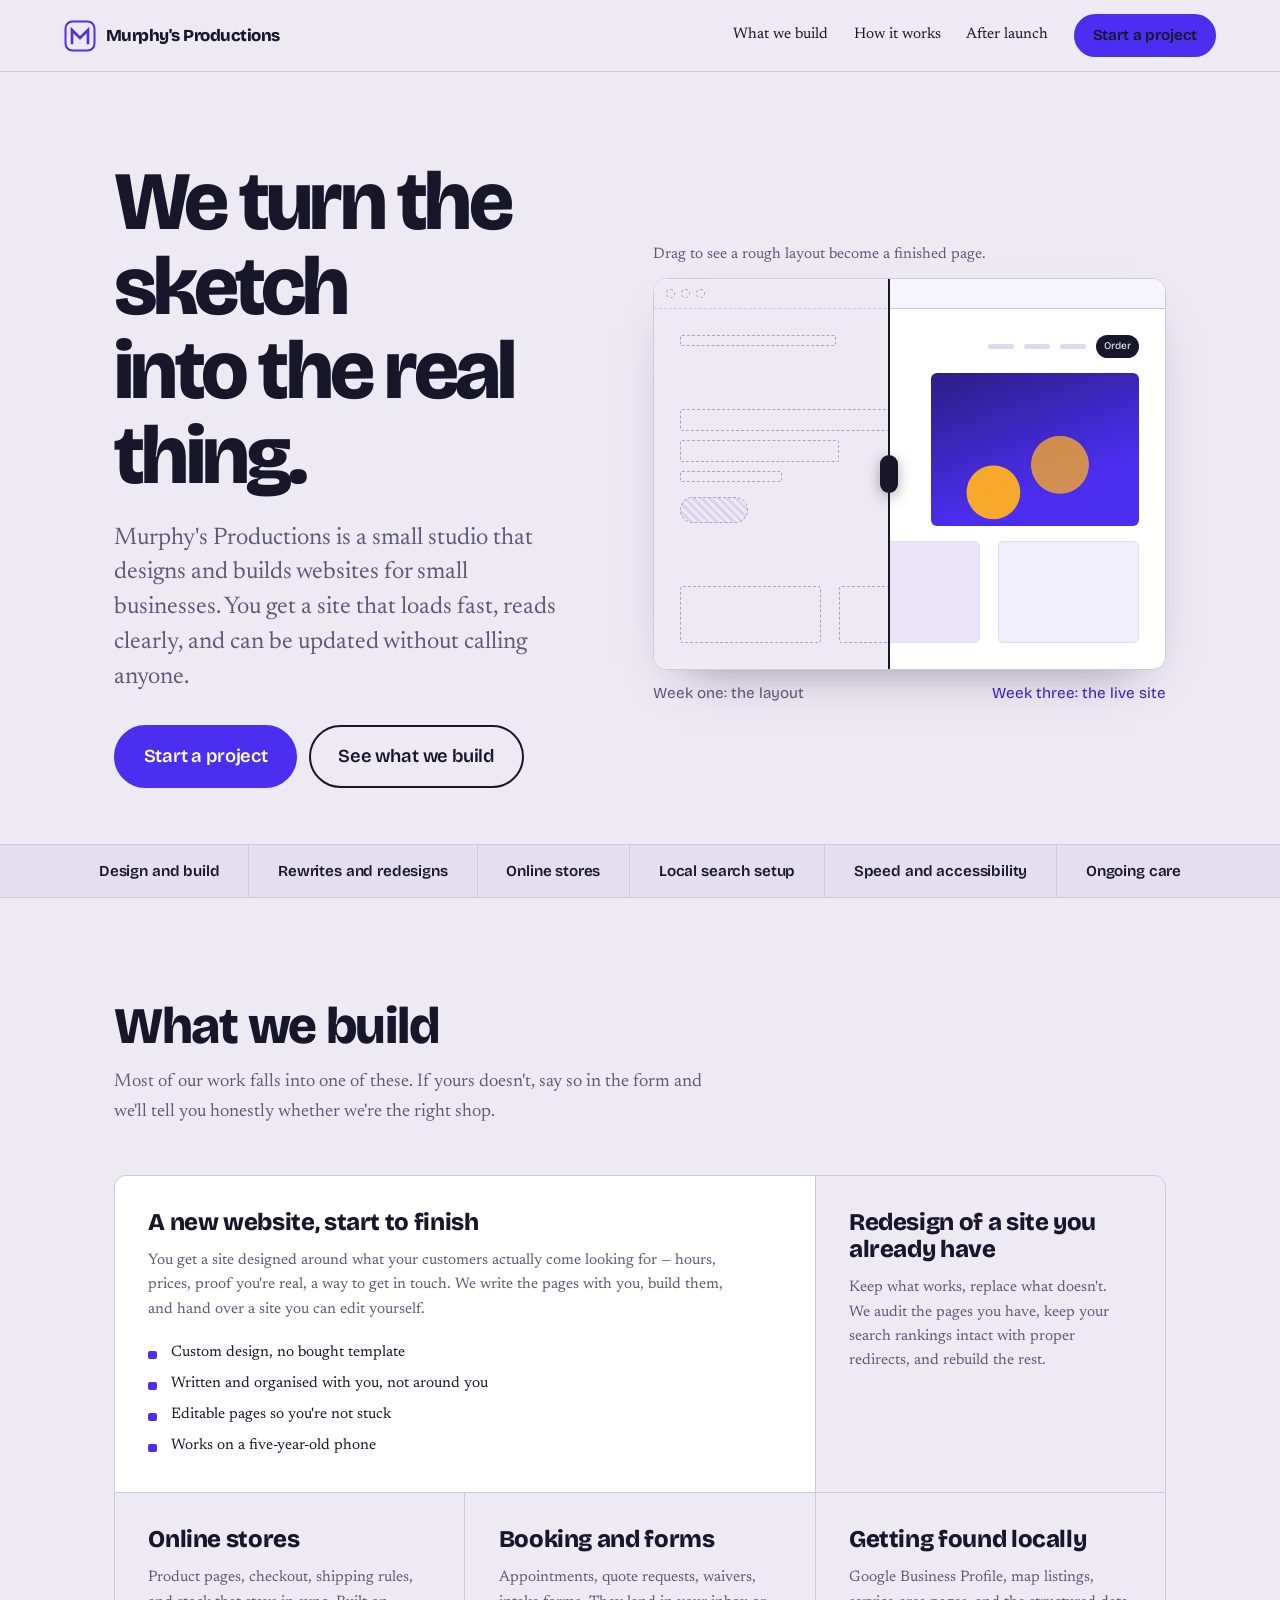
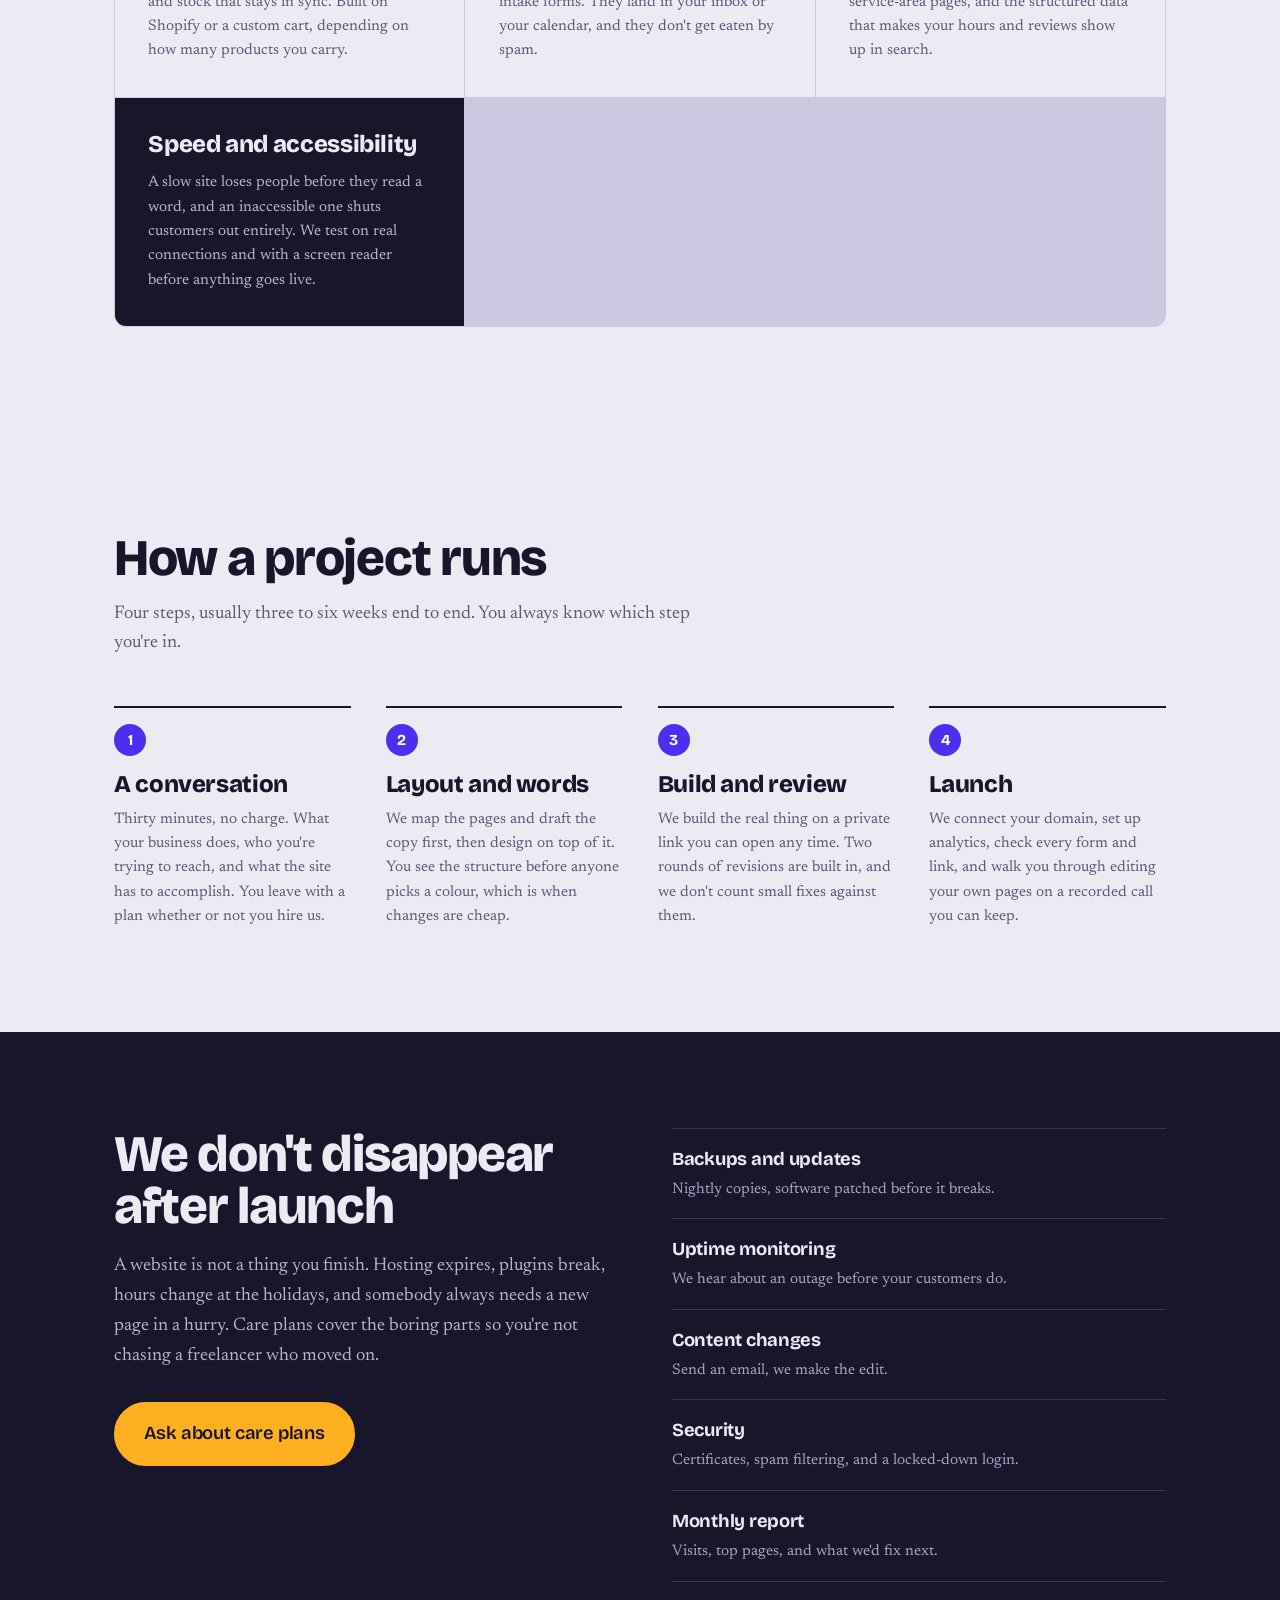
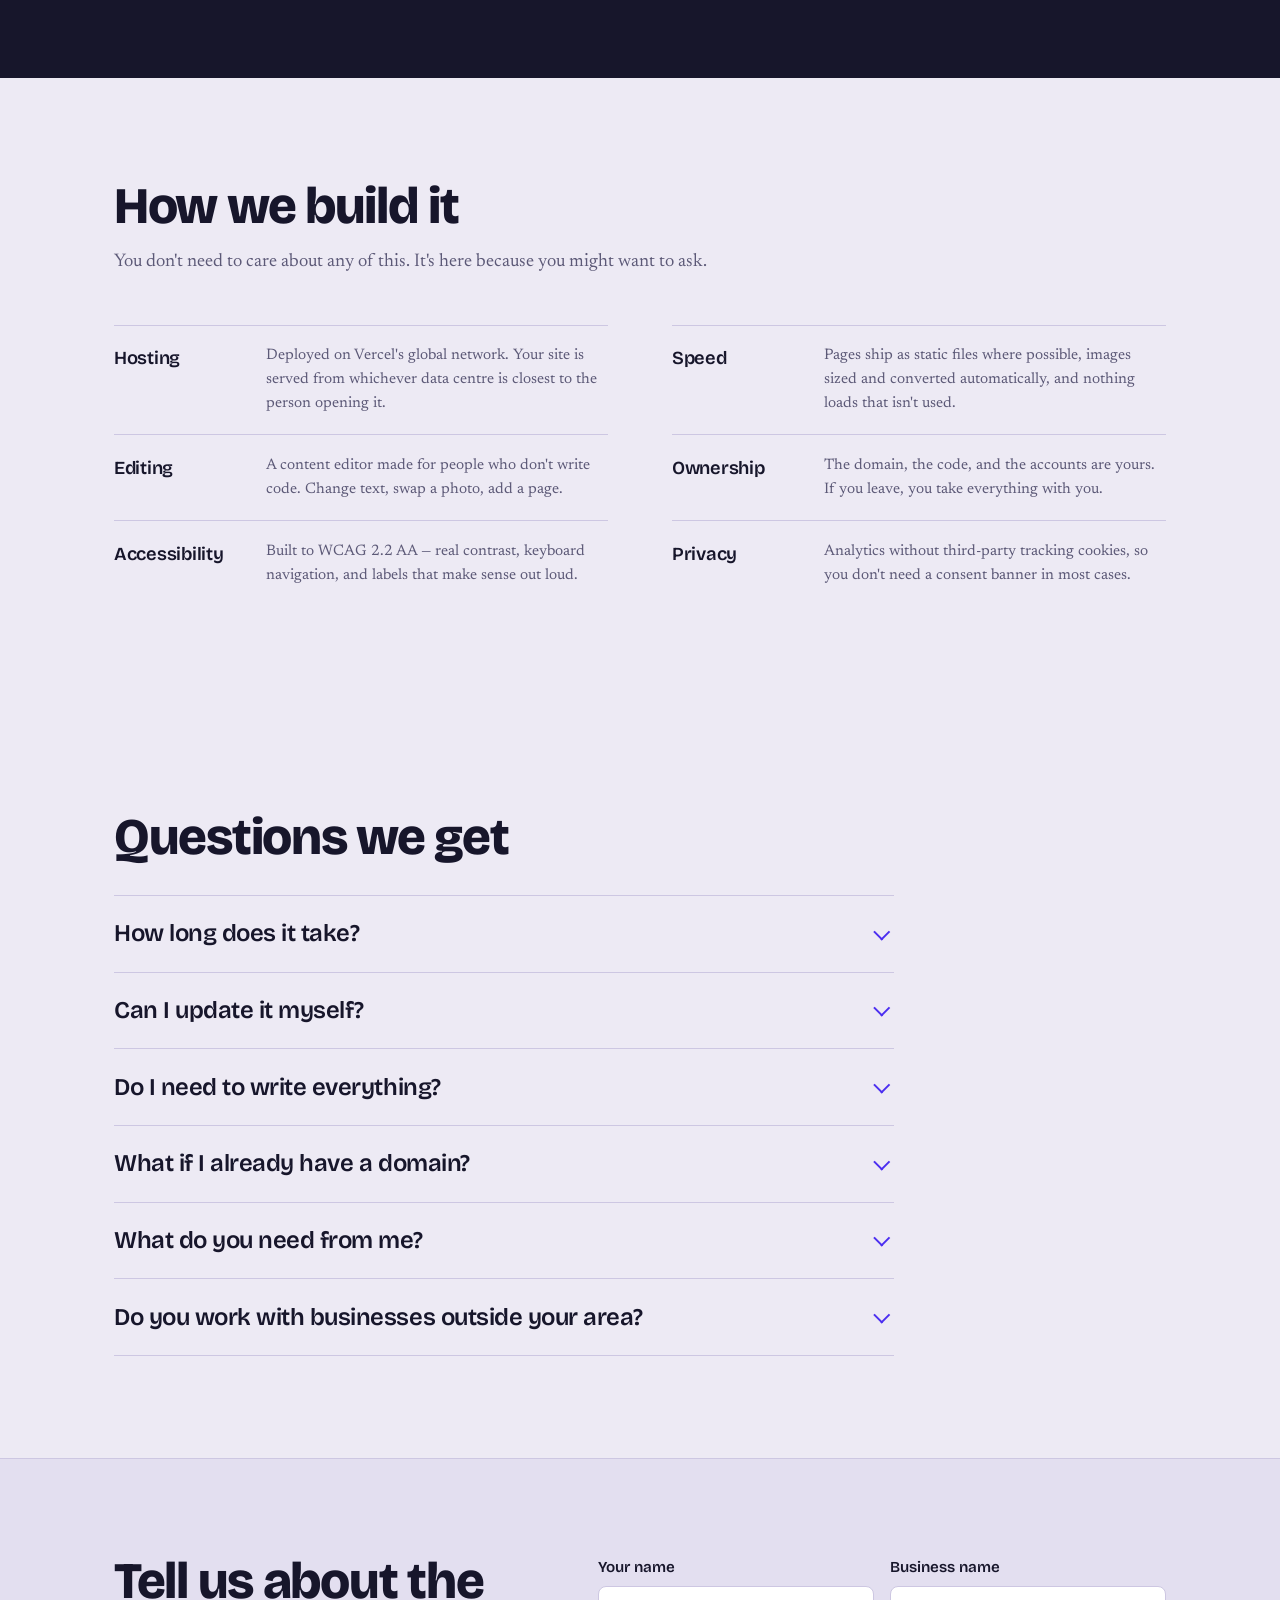
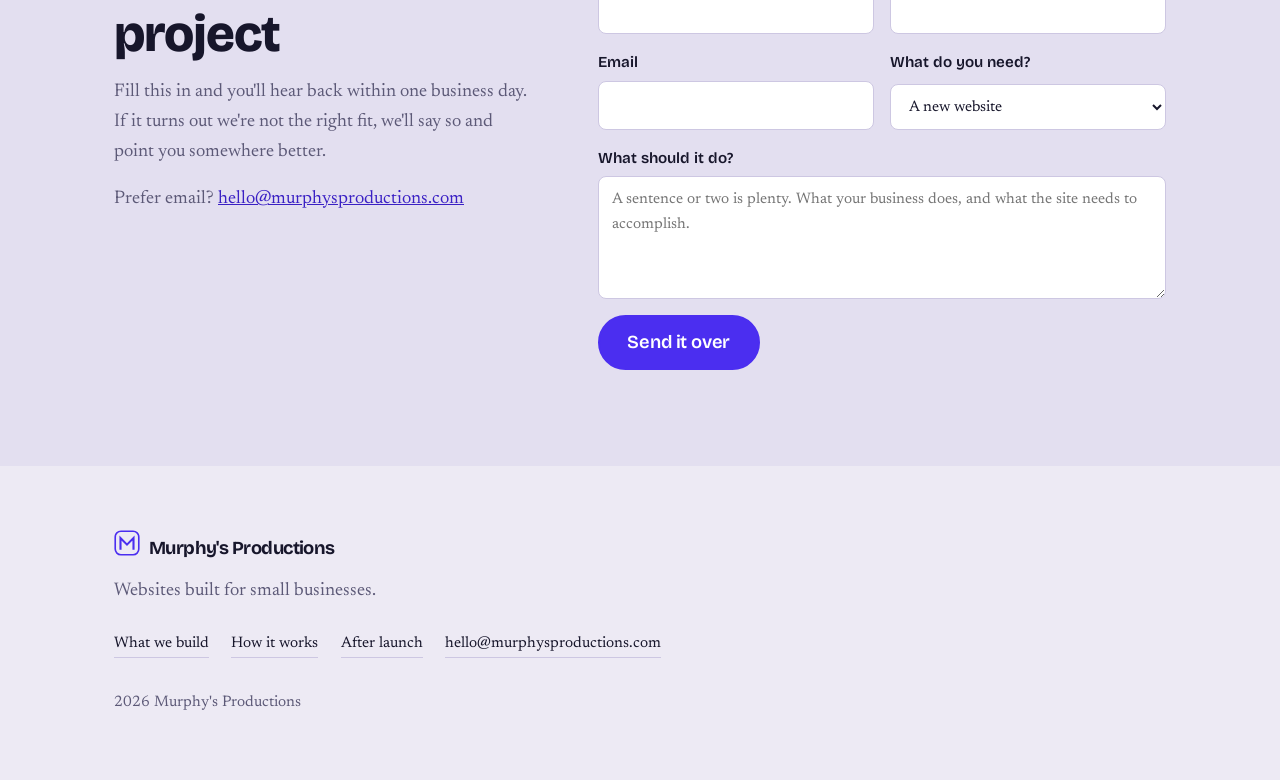
==== index.html @ 389f1842 "Add files via upload" ====
<!DOCTYPE html>
<html lang="en">
<head>
<meta charset="utf-8">
<meta name="viewport" content="width=device-width, initial-scale=1">
<title>Murphy's Productions — websites built for small businesses</title>
<meta name="description" content="Murphy's Productions builds fast, good-looking websites for small businesses. Design, build, launch, and ongoing care from one small team.">
<meta name="theme-color" content="#17162B">

<meta property="og:title" content="Murphy's Productions">
<meta property="og:description" content="Websites built for small businesses. Design, build, launch, and ongoing care from one small team.">
<meta property="og:type" content="website">
<meta property="og:image" content="og.svg">

<link rel="icon" href="favicon.svg" type="image/svg+xml">
<link rel="preconnect" href="https://fonts.googleapis.com">
<link rel="preconnect" href="https://fonts.gstatic.com" crossorigin>
<link href="https://fonts.googleapis.com/css2?family=Bricolage+Grotesque:opsz,wght@12..96,400;12..96,600;12..96,800&family=Newsreader:ital,opsz,wght@0,6..72,400;0,6..72,500;1,6..72,400&display=swap" rel="stylesheet">
<link rel="stylesheet" href="styles.css">
</head>
<body>

<a class="skip" href="#main">Skip to content</a>

<header class="topbar">
  <a class="mark" href="#top">
    <span class="mark-glyph" aria-hidden="true">
      <svg viewBox="0 0 32 32" width="32" height="32"><rect x="1.5" y="1.5" width="29" height="29" rx="7" fill="none" stroke="currentColor" stroke-width="2"/><path d="M8 23V10l8 8 8-8v13" fill="none" stroke="currentColor" stroke-width="2.6" stroke-linecap="square" stroke-linejoin="miter"/></svg>
    </span>
    <span class="mark-text">Murphy's Productions</span>
  </a>
  <nav class="topnav" aria-label="Main">
    <a href="#services">What we build</a>
    <a href="#process">How it works</a>
    <a href="#care">After launch</a>
    <a class="btn btn-small" href="#start">Start a project</a>
  </nav>
</header>

<main id="main">

  <section class="hero" id="top">
    <div class="hero-copy">
      <h1>We turn the sketch<br>into the real thing.</h1>
      <p class="lede">Murphy's Productions is a small studio that designs and builds websites for small businesses. You get a site that loads fast, reads clearly, and can be updated without calling anyone.</p>
      <div class="hero-actions">
        <a class="btn" href="#start">Start a project</a>
        <a class="btn btn-ghost" href="#services">See what we build</a>
      </div>
    </div>

    <figure class="reveal" id="reveal">
      <figcaption class="reveal-cap">Drag to see a rough layout become a finished page.</figcaption>

      <div class="reveal-stage">
        <!-- finished state, sits underneath -->
        <div class="frame frame-done" aria-hidden="true">
          <div class="fd-bar"><span class="fd-dot"></span><span class="fd-dot"></span><span class="fd-dot"></span></div>
          <div class="fd-body">
            <div class="fd-nav"><b>Ridgeway Bakery</b><i></i><i></i><i></i><em>Order</em></div>
            <div class="fd-hero">
              <div class="fd-hero-text">
                <strong>Bread, baked this morning.</strong>
                <span>Pick up on Grand Ave until 3pm.</span>
                <u>Order today's loaves</u>
              </div>
              <div class="fd-hero-art"></div>
            </div>
            <div class="fd-cards"><div></div><div></div><div></div></div>
          </div>
        </div>

        <!-- wireframe state, clipped on top -->
        <div class="frame frame-wire" aria-hidden="true">
          <div class="fw-bar"><span></span><span></span><span></span></div>
          <div class="fw-body">
            <div class="fw-nav"><i class="w-40"></i><i class="w-10"></i><i class="w-10"></i><i class="w-10"></i><i class="w-16 fill"></i></div>
            <div class="fw-hero">
              <div class="fw-hero-text"><i class="w-90"></i><i class="w-70"></i><i class="w-45"></i><i class="w-30 fill"></i></div>
              <div class="fw-hero-art"><svg viewBox="0 0 100 100" preserveAspectRatio="none"><line x1="0" y1="0" x2="100" y2="100"/><line x1="100" y1="0" x2="0" y2="100"/></svg></div>
            </div>
            <div class="fw-cards"><div></div><div></div><div></div></div>
          </div>
        </div>

        <label class="reveal-label" for="reveal-range">Reveal the finished page</label>
        <input id="reveal-range" class="reveal-range" type="range" min="0" max="100" value="46" step="1">

        <span class="reveal-handle" aria-hidden="true">
          <svg viewBox="0 0 24 24" width="18" height="18"><path d="M9.5 6 5 12l4.5 6M14.5 6l4.5 6-4.5 6" fill="none" stroke="currentColor" stroke-width="2.2" stroke-linecap="round" stroke-linejoin="round"/></svg>
        </span>
      </div>

      <div class="reveal-legend">
        <span class="lg lg-a">Week one: the layout</span>
        <span class="lg lg-b">Week three: the live site</span>
      </div>
    </figure>
  </section>

  <section class="strip" aria-label="What we do in short">
    <p>Design and build</p>
    <p>Rewrites and redesigns</p>
    <p>Online stores</p>
    <p>Local search setup</p>
    <p>Speed and accessibility</p>
    <p>Ongoing care</p>
  </section>

  <section class="services" id="services">
    <div class="sec-head">
      <h2>What we build</h2>
      <p>Most of our work falls into one of these. If yours doesn't, say so in the form and we'll tell you honestly whether we're the right shop.</p>
    </div>

    <div class="grid">
      <article class="svc svc-wide">
        <h3>A new website, start to finish</h3>
        <p>You get a site designed around what your customers actually come looking for — hours, prices, proof you're real, a way to get in touch. We write the pages with you, build them, and hand over a site you can edit yourself.</p>
        <ul class="ticks">
          <li>Custom design, no bought template</li>
          <li>Written and organised with you, not around you</li>
          <li>Editable pages so you're not stuck</li>
          <li>Works on a five-year-old phone</li>
        </ul>
      </article>

      <article class="svc">
        <h3>Redesign of a site you already have</h3>
        <p>Keep what works, replace what doesn't. We audit the pages you have, keep your search rankings intact with proper redirects, and rebuild the rest.</p>
      </article>

      <article class="svc">
        <h3>Online stores</h3>
        <p>Product pages, checkout, shipping rules, and stock that stays in sync. Built on Shopify or a custom cart, depending on how many products you carry.</p>
      </article>

      <article class="svc">
        <h3>Booking and forms</h3>
        <p>Appointments, quote requests, waivers, intake forms. They land in your inbox or your calendar, and they don't get eaten by spam.</p>
      </article>

      <article class="svc">
        <h3>Getting found locally</h3>
        <p>Google Business Profile, map listings, service-area pages, and the structured data that makes your hours and reviews show up in search.</p>
      </article>

      <article class="svc svc-accent">
        <h3>Speed and accessibility</h3>
        <p>A slow site loses people before they read a word, and an inaccessible one shuts customers out entirely. We test on real connections and with a screen reader before anything goes live.</p>
      </article>
    </div>
  </section>

  <section class="process" id="process">
    <div class="sec-head">
      <h2>How a project runs</h2>
      <p>Four steps, usually three to six weeks end to end. You always know which step you're in.</p>
    </div>

    <ol class="steps">
      <li>
        <span class="step-n">1</span>
        <h3>A conversation</h3>
        <p>Thirty minutes, no charge. What your business does, who you're trying to reach, and what the site has to accomplish. You leave with a plan whether or not you hire us.</p>
      </li>
      <li>
        <span class="step-n">2</span>
        <h3>Layout and words</h3>
        <p>We map the pages and draft the copy first, then design on top of it. You see the structure before anyone picks a colour, which is when changes are cheap.</p>
      </li>
      <li>
        <span class="step-n">3</span>
        <h3>Build and review</h3>
        <p>We build the real thing on a private link you can open any time. Two rounds of revisions are built in, and we don't count small fixes against them.</p>
      </li>
      <li>
        <span class="step-n">4</span>
        <h3>Launch</h3>
        <p>We connect your domain, set up analytics, check every form and link, and walk you through editing your own pages on a recorded call you can keep.</p>
      </li>
    </ol>
  </section>

  <section class="care" id="care">
    <div class="care-inner">
      <div class="care-copy">
        <h2>We don't disappear after launch</h2>
        <p>A website is not a thing you finish. Hosting expires, plugins break, hours change at the holidays, and somebody always needs a new page in a hurry. Care plans cover the boring parts so you're not chasing a freelancer who moved on.</p>
        <a class="btn" href="#start">Ask about care plans</a>
      </div>
      <ul class="care-list">
        <li><b>Backups and updates</b><span>Nightly copies, software patched before it breaks.</span></li>
        <li><b>Uptime monitoring</b><span>We hear about an outage before your customers do.</span></li>
        <li><b>Content changes</b><span>Send an email, we make the edit.</span></li>
        <li><b>Security</b><span>Certificates, spam filtering, and a locked-down login.</span></li>
        <li><b>Monthly report</b><span>Visits, top pages, and what we'd fix next.</span></li>
      </ul>
    </div>
  </section>

  <section class="build" aria-labelledby="build-h">
    <div class="sec-head">
      <h2 id="build-h">How we build it</h2>
      <p>You don't need to care about any of this. It's here because you might want to ask.</p>
    </div>
    <dl class="specs">
      <div><dt>Hosting</dt><dd>Deployed on Vercel's global network. Your site is served from whichever data centre is closest to the person opening it.</dd></div>
      <div><dt>Speed</dt><dd>Pages ship as static files where possible, images sized and converted automatically, and nothing loads that isn't used.</dd></div>
      <div><dt>Editing</dt><dd>A content editor made for people who don't write code. Change text, swap a photo, add a page.</dd></div>
      <div><dt>Ownership</dt><dd>The domain, the code, and the accounts are yours. If you leave, you take everything with you.</dd></div>
      <div><dt>Accessibility</dt><dd>Built to WCAG 2.2 AA — real contrast, keyboard navigation, and labels that make sense out loud.</dd></div>
      <div><dt>Privacy</dt><dd>Analytics without third-party tracking cookies, so you don't need a consent banner in most cases.</dd></div>
    </dl>
  </section>

  <section class="faq" aria-labelledby="faq-h">
    <h2 id="faq-h">Questions we get</h2>
    <div class="faq-list">
      <details>
        <summary>How long does it take?</summary>
        <p>Three to six weeks for most sites, from the first call to launch. Stores and anything with booking logic run longer. The thing that slows projects down is almost always waiting on photos and text, so we'll pester you about those early.</p>
      </details>
      <details>
        <summary>Can I update it myself?</summary>
        <p>Yes, and we'd rather you did. Every site comes with an editor for text, images, and pages, plus a recording of us walking through it with your actual content.</p>
      </details>
      <details>
        <summary>Do I need to write everything?</summary>
        <p>No. We draft the copy and you correct it. You know your business better than we do, but a blank page is a bad place to start.</p>
      </details>
      <details>
        <summary>What if I already have a domain?</summary>
        <p>We'll use it. You keep the registration in your own name — we just point it at the new site and handle the certificate.</p>
      </details>
      <details>
        <summary>What do you need from me?</summary>
        <p>Your logo if you have one, photos if you have them, and about an hour of your time a week during the build. If you don't have decent photos, we'll tell you before it becomes a problem.</p>
      </details>
      <details>
        <summary>Do you work with businesses outside your area?</summary>
        <p>Yes. Most of the work happens over email and video calls regardless of where you are.</p>
      </details>
    </div>
  </section>

  <section class="start" id="start">
    <div class="start-inner">
      <div class="start-copy">
        <h2>Tell us about the project</h2>
        <p>Fill this in and you'll hear back within one business day. If it turns out we're not the right fit, we'll say so and point you somewhere better.</p>
        <p class="start-alt">Prefer email? <a href="mailto:hello@murphysproductions.com">hello@murphysproductions.com</a></p>
      </div>

      <form class="form" id="contact-form" action="https://formspree.io/f/your-form-id" method="POST" novalidate>
        <div class="field">
          <label for="name">Your name</label>
          <input id="name" name="name" type="text" autocomplete="name" required>
        </div>
        <div class="field">
          <label for="business">Business name</label>
          <input id="business" name="business" type="text" autocomplete="organization">
        </div>
        <div class="field">
          <label for="email">Email</label>
          <input id="email" name="email" type="email" autocomplete="email" required>
        </div>
        <div class="field">
          <label for="kind">What do you need?</label>
          <select id="kind" name="kind">
            <option>A new website</option>
            <option>A redesign of my current site</option>
            <option>An online store</option>
            <option>Booking or forms</option>
            <option>Help getting found on Google</option>
            <option>Care for a site I already have</option>
            <option>Not sure yet</option>
          </select>
        </div>
        <div class="field field-full">
          <label for="detail">What should it do?</label>
          <textarea id="detail" name="detail" rows="4" placeholder="A sentence or two is plenty. What your business does, and what the site needs to accomplish."></textarea>
        </div>
        <div class="field field-full form-foot">
          <button class="btn" type="submit">Send it over</button>
          <p class="form-note" id="form-note" role="status"></p>
        </div>
      </form>
    </div>
  </section>

</main>

<footer class="foot">
  <div class="foot-mark">
    <span aria-hidden="true">
      <svg viewBox="0 0 32 32" width="26" height="26"><rect x="1.5" y="1.5" width="29" height="29" rx="7" fill="none" stroke="currentColor" stroke-width="2"/><path d="M8 23V10l8 8 8-8v13" fill="none" stroke="currentColor" stroke-width="2.6" stroke-linecap="square"/></svg>
    </span>
    <b>Murphy's Productions</b>
  </div>
  <p class="foot-line">Websites built for small businesses.</p>
  <nav class="foot-nav" aria-label="Footer">
    <a href="#services">What we build</a>
    <a href="#process">How it works</a>
    <a href="#care">After launch</a>
    <a href="mailto:hello@murphysproductions.com">hello@murphysproductions.com</a>
  </nav>
  <p class="foot-fine"><span id="year">2026</span> Murphy's Productions</p>
</footer>

<script src="script.js"></script>
</body>
</html>
---- styles.css ----
/* Murphy's Productions
   ------------------------------------------------------------
   paper   #EDEAF4   pale periwinkle, the page ground
   ink     #17162B   deep indigo, all body text
   violet  #4B2EF0   the one loud colour
   amber   #FFB020   used twice on the whole page
   ------------------------------------------------------------ */

:root {
  --paper:  #EDEAF4;
  --paper-2:#E3DFF0;
  --white:  #FFFFFF;
  --ink:    #17162B;
  --ink-2:  #5C5977;
  --violet: #4B2EF0;
  --violet-d:#3A20C4;
  --amber:  #FFB020;
  --line:   #CDC7E2;

  --shell: 1180px;
  --pad: clamp(1.25rem, 5vw, 4.5rem);

  --step--1: clamp(0.86rem, 0.83rem + 0.16vw, 0.95rem);
  --step-0:  clamp(1.02rem, 0.98rem + 0.22vw, 1.15rem);
  --step-1:  clamp(1.24rem, 1.14rem + 0.5vw, 1.5rem);
  --step-2:  clamp(1.5rem, 1.3rem + 1vw, 2.1rem);
  --step-3:  clamp(2rem, 1.5rem + 2.2vw, 3.2rem);
  --step-4:  clamp(2.6rem, 1.5rem + 4.6vw, 5.4rem);
}

*, *::before, *::after { box-sizing: border-box; }

html { scroll-behavior: smooth; }
@media (prefers-reduced-motion: reduce) {
  html { scroll-behavior: auto; }
  *, *::before, *::after { animation-duration: .01ms !important; transition-duration: .01ms !important; }
}

body {
  margin: 0;
  background: var(--paper);
  color: var(--ink);
  font-family: "Newsreader", Georgia, serif;
  font-size: var(--step-0);
  line-height: 1.62;
  -webkit-font-smoothing: antialiased;
}

h1, h2, h3, .mark-text, .btn, .step-n, dt, summary, label, .strip p, .lg {
  font-family: "Bricolage Grotesque", "Helvetica Neue", Arial, sans-serif;
}

h1, h2, h3 { line-height: 1.02; letter-spacing: -0.025em; margin: 0; font-weight: 800; }
h2 { font-size: var(--step-3); }
h3 { font-size: var(--step-1); letter-spacing: -0.015em; line-height: 1.14; }
p  { margin: 0 0 1rem; max-width: 66ch; }
a  { color: var(--violet-d); }

:focus-visible {
  outline: 3px solid var(--violet);
  outline-offset: 3px;
  border-radius: 2px;
}

.skip {
  position: absolute; left: -999px; top: 0; z-index: 99;
  background: var(--ink); color: var(--white); padding: .75rem 1rem;
}
.skip:focus { left: 0; }

/* ---------- buttons ---------- */
.btn {
  display: inline-block;
  background: var(--violet);
  color: var(--white);
  text-decoration: none;
  font-weight: 600;
  font-size: var(--step-0);
  letter-spacing: -0.01em;
  padding: .8em 1.5em;
  border: 2px solid var(--violet);
  border-radius: 999px;
  cursor: pointer;
  transition: background .15s ease, border-color .15s ease;
}
.btn:hover { background: var(--violet-d); border-color: var(--violet-d); }
.btn-ghost { background: transparent; color: var(--ink); border-color: var(--ink); }
.btn-ghost:hover { background: var(--ink); color: var(--paper); border-color: var(--ink); }
.btn-small { padding: .5em 1.1em; font-size: var(--step--1); }

/* ---------- header ---------- */
.topbar {
  position: sticky; top: 0; z-index: 50;
  display: flex; align-items: center; justify-content: space-between;
  gap: 1rem;
  padding: .85rem var(--pad);
  background: color-mix(in srgb, var(--paper) 88%, transparent);
  backdrop-filter: blur(10px);
  border-bottom: 1px solid var(--line);
}
.mark { display: flex; align-items: center; gap: .6rem; color: var(--ink); text-decoration: none; }
.mark-glyph { display: flex; color: var(--violet); }
.mark-text { font-weight: 800; letter-spacing: -0.03em; font-size: 1.05rem; }
.topnav { display: flex; align-items: center; gap: clamp(.8rem, 2vw, 1.9rem); }
.topnav a { color: var(--ink); text-decoration: none; font-size: var(--step--1); }
.topnav a:not(.btn):hover { text-decoration: underline; text-underline-offset: 4px; }
@media (max-width: 720px) {
  .mark-text { display: none; }
  .topnav a:not(.btn) { display: none; }
}

/* ---------- hero ---------- */
.hero {
  max-width: var(--shell);
  margin: 0 auto;
  padding: clamp(2.5rem, 7vw, 5.5rem) var(--pad) clamp(2rem, 5vw, 3.5rem);
  display: grid;
  grid-template-columns: minmax(0, 1fr) minmax(0, 1.08fr);
  gap: clamp(1.75rem, 5vw, 4rem);
  align-items: center;
}
@media (max-width: 900px) { .hero { grid-template-columns: 1fr; } }

.hero h1 { font-size: var(--step-4); letter-spacing: -0.045em; }
.lede { font-size: var(--step-1); color: var(--ink-2); margin-top: 1.4rem; max-width: 34ch; line-height: 1.45; }
.hero-actions { display: flex; flex-wrap: wrap; gap: .7rem; margin-top: 1.9rem; }

/* ---------- the reveal ---------- */
.reveal { margin: 0; }
.reveal-cap { font-size: var(--step--1); color: var(--ink-2); margin-bottom: .7rem; }

.reveal-stage {
  --pos: 46%;
  position: relative;
  aspect-ratio: 4 / 3.05;
  border-radius: 14px;
  overflow: hidden;
  background: var(--white);
  border: 1px solid var(--line);
  box-shadow: 0 22px 50px -30px rgba(23,22,43,.55);
  touch-action: pan-y;
}
.frame { position: absolute; inset: 0; display: flex; flex-direction: column; }
.frame-wire {
  background: var(--paper);
  clip-path: inset(0 calc(100% - var(--pos)) 0 0);
}

/* wireframe */
.fw-bar { display: flex; gap: 6px; padding: 10px 12px; border-bottom: 1px dashed var(--line); }
.fw-bar span { width: 9px; height: 9px; border-radius: 50%; border: 1px dashed #A9A2C9; }
.fw-body { flex: 1; padding: 5%; display: flex; flex-direction: column; gap: 5%; }
.fw-nav { display: flex; align-items: center; gap: 8px; }
.fw-nav i, .fw-hero-text i {
  display: block; height: 11px; border: 1px dashed #A9A2C9; background: transparent; border-radius: 2px;
}
.fw-nav i.fill, .fw-hero-text i.fill { background: repeating-linear-gradient(45deg, #D9D4EC 0 3px, transparent 3px 6px); }
.fw-nav i:nth-child(2) { margin-left: auto; }
.w-10 { width: 9%; } .w-16 { width: 15%; } .w-30 { width: 30%; } .w-40 { width: 34%; }
.w-45 { width: 45%; } .w-70 { width: 70%; } .w-90 { width: 92%; }
.fw-hero { display: flex; gap: 5%; align-items: center; flex: 1.2; }
.fw-hero-text { flex: 1.1; display: flex; flex-direction: column; gap: 9px; }
.fw-hero-text i:first-child { height: 22px; }
.fw-hero-text i:nth-child(2) { height: 22px; }
.fw-hero-text i:nth-child(4) { height: 26px; border-radius: 999px; margin-top: 6px; }
.fw-hero-art { flex: 1; align-self: stretch; border: 1px dashed #A9A2C9; }
.fw-hero-art svg { width: 100%; height: 100%; display: block; }
.fw-hero-art line { stroke: #C6C0DE; stroke-width: .6; vector-effect: non-scaling-stroke; }
.fw-cards { display: flex; gap: 4%; flex: .8; }
.fw-cards div { flex: 1; border: 1px dashed #A9A2C9; border-radius: 3px; }

/* finished */
.frame-done { background: var(--white); }
.fd-bar { display: flex; gap: 6px; padding: 10px 12px; background: #F6F4FC; border-bottom: 1px solid var(--line); }
.fd-dot { width: 9px; height: 9px; border-radius: 50%; background: #D8D2EE; }
.fd-dot:first-child { background: var(--amber); }
.fd-body { flex: 1; padding: 5%; display: flex; flex-direction: column; gap: 5%; font-family: "Bricolage Grotesque", sans-serif; }
.fd-nav { display: flex; align-items: center; gap: 10px; font-size: clamp(.5rem, 1.35vw, .78rem); }
.fd-nav b { letter-spacing: -0.03em; }
.fd-nav i { display: block; width: 26px; height: 5px; background: #DED8F1; border-radius: 99px; }
.fd-nav i:first-of-type { margin-left: auto; }
.fd-nav em {
  font-style: normal; background: var(--ink); color: #fff; border-radius: 99px;
  padding: .3em .8em; font-size: .82em;
}
.fd-hero { display: flex; gap: 5%; align-items: center; flex: 1.2; }
.fd-hero-text { flex: 1.1; display: flex; flex-direction: column; gap: .45em; }
.fd-hero-text strong { font-size: clamp(.85rem, 2.9vw, 1.55rem); line-height: 1.02; letter-spacing: -0.04em; }
.fd-hero-text span { font-size: clamp(.5rem, 1.3vw, .8rem); color: var(--ink-2); font-family: "Newsreader", serif; }
.fd-hero-text u {
  text-decoration: none; align-self: flex-start; margin-top: .35em;
  background: var(--violet); color: #fff; border-radius: 99px;
  padding: .45em 1em; font-size: clamp(.5rem, 1.25vw, .76rem); font-weight: 600;
}
.fd-hero-art {
  flex: 1; align-self: stretch; border-radius: 6px;
  background:
    radial-gradient(circle at 30% 78%, rgba(255,176,32,.95) 0 14%, transparent 14.5%),
    radial-gradient(circle at 62% 60%, rgba(255,176,32,.75) 0 18%, transparent 18.5%),
    linear-gradient(160deg, #2B1E86, #4B2EF0 70%);
}
.fd-cards { display: flex; gap: 4%; flex: .8; }
.fd-cards div { flex: 1; border-radius: 5px; background: #F1EEFB; border: 1px solid #E2DCF5; }
.fd-cards div:nth-child(2) { background: #EAE5FA; }

/* handle */
.reveal-handle {
  position: absolute; top: 0; bottom: 0; left: var(--pos);
  width: 2px; background: var(--ink); transform: translateX(-1px);
  display: flex; align-items: center; justify-content: center;
  pointer-events: none;
}
.reveal-handle svg {
  background: var(--ink); color: var(--white);
  border-radius: 999px; padding: 9px; width: 38px; height: 38px;
  box-shadow: 0 4px 14px rgba(23,22,43,.35);
}
.reveal-range {
  position: absolute; inset: 0; width: 100%; height: 100%;
  margin: 0; opacity: 0; cursor: ew-resize; -webkit-appearance: none; appearance: none;
  background: transparent;
}
.reveal-range::-webkit-slider-thumb { -webkit-appearance: none; width: 44px; height: 100%; }
.reveal-range::-moz-range-thumb { width: 44px; height: 300px; border: 0; opacity: 0; }
.reveal-range:focus-visible ~ .reveal-handle svg { outline: 3px solid var(--violet); outline-offset: 3px; }
.reveal-label { position: absolute; width: 1px; height: 1px; overflow: hidden; clip: rect(0 0 0 0); white-space: nowrap; }

.reveal-legend { display: flex; justify-content: space-between; margin-top: .7rem; font-size: var(--step--1); color: var(--ink-2); }
.lg-b { color: var(--violet-d); }

/* ---------- marquee strip ---------- */
.strip {
  border-block: 1px solid var(--line);
  background: var(--paper-2);
  display: flex; flex-wrap: wrap; justify-content: center;
  gap: 0;
}
.strip p {
  margin: 0; padding: .85rem clamp(.9rem, 2.4vw, 1.8rem);
  font-size: var(--step--1); font-weight: 600; letter-spacing: -0.01em;
  border-right: 1px solid var(--line);
}
.strip p:last-child { border-right: 0; }

/* ---------- generic section head ---------- */
.sec-head { max-width: 60ch; margin-bottom: clamp(2rem, 4vw, 3rem); }
.sec-head p { color: var(--ink-2); margin-top: .9rem; margin-bottom: 0; }

.services, .process, .build, .faq {
  max-width: var(--shell); margin: 0 auto;
  padding: clamp(3.5rem, 8vw, 6.5rem) var(--pad);
}

/* ---------- services ---------- */
.grid { display: grid; grid-template-columns: repeat(3, minmax(0,1fr)); gap: 1px; background: var(--line); border: 1px solid var(--line); border-radius: 12px; overflow: hidden; }
.svc { background: var(--paper); padding: clamp(1.4rem, 2.6vw, 2.2rem); }
.svc p { margin: .8rem 0 0; color: var(--ink-2); font-size: var(--step--1); line-height: 1.6; }
.svc-wide { grid-column: span 2; background: var(--white); }
.svc-accent { background: var(--ink); color: var(--paper); }
.svc-accent p { color: #B9B3D6; }
.ticks { list-style: none; margin: 1.2rem 0 0; padding: 0; display: grid; gap: .4rem; font-size: var(--step--1); }
.ticks li { padding-left: 1.4rem; position: relative; }
.ticks li::before {
  content: ""; position: absolute; left: 0; top: .62em;
  width: .55rem; height: .55rem; border-radius: 2px; background: var(--violet);
}
@media (max-width: 860px) { .grid { grid-template-columns: repeat(2, minmax(0,1fr)); } .svc-wide { grid-column: span 2; } }
@media (max-width: 560px) { .grid { grid-template-columns: 1fr; } .svc-wide { grid-column: span 1; } }

/* ---------- process ---------- */
.steps { list-style: none; margin: 0; padding: 0; display: grid; grid-template-columns: repeat(4, minmax(0,1fr)); gap: clamp(1.2rem, 3vw, 2.2rem); counter-reset: none; }
.steps li { border-top: 2px solid var(--ink); padding-top: 1rem; }
.step-n {
  display: inline-flex; align-items: center; justify-content: center;
  width: 2rem; height: 2rem; border-radius: 50%;
  background: var(--violet); color: var(--white);
  font-weight: 700; font-size: .95rem; margin-bottom: .9rem;
}
.steps h3 { font-size: var(--step-1); }
.steps p { margin: .6rem 0 0; color: var(--ink-2); font-size: var(--step--1); line-height: 1.6; }
@media (max-width: 900px) { .steps { grid-template-columns: repeat(2, minmax(0,1fr)); } }
@media (max-width: 520px) { .steps { grid-template-columns: 1fr; } }

/* ---------- care ---------- */
.care { background: var(--ink); color: var(--paper); }
.care-inner {
  max-width: var(--shell); margin: 0 auto;
  padding: clamp(3.5rem, 8vw, 6rem) var(--pad);
  display: grid; grid-template-columns: minmax(0,1fr) minmax(0,1fr);
  gap: clamp(2rem, 5vw, 4rem); align-items: start;
}
.care h2 { max-width: 14ch; }
.care-copy p { color: #B9B3D6; margin: 1.2rem 0 2rem; }
.care .btn { background: var(--amber); border-color: var(--amber); color: var(--ink); }
.care .btn:hover { background: #E89C0C; border-color: #E89C0C; }
.care-list { list-style: none; margin: 0; padding: 0; }
.care-list li { display: grid; gap: .2rem; padding: 1rem 0; border-top: 1px solid #35325C; }
.care-list li:last-child { border-bottom: 1px solid #35325C; }
.care-list b { font-family: "Bricolage Grotesque", sans-serif; font-size: var(--step-0); letter-spacing: -0.015em; }
.care-list span { color: #A9A3C8; font-size: var(--step--1); }
@media (max-width: 860px) { .care-inner { grid-template-columns: 1fr; } }

/* ---------- specs ---------- */
.specs { margin: 0; display: grid; grid-template-columns: repeat(2, minmax(0,1fr)); gap: 0 clamp(2rem, 5vw, 4rem); }
.specs > div { display: grid; grid-template-columns: 8.5rem 1fr; gap: 1rem; padding: 1.15rem 0; border-top: 1px solid var(--line); }
.specs dt { font-weight: 600; letter-spacing: -0.015em; }
.specs dd { margin: 0; color: var(--ink-2); font-size: var(--step--1); line-height: 1.58; }
@media (max-width: 780px) { .specs { grid-template-columns: 1fr; } .specs > div { grid-template-columns: 1fr; gap: .3rem; } }

/* ---------- faq ---------- */
.faq h2 { max-width: 18ch; margin-bottom: 2rem; }
.faq-list { border-top: 1px solid var(--line); max-width: 78ch; }
.faq details { border-bottom: 1px solid var(--line); }
.faq summary {
  cursor: pointer; list-style: none; padding: 1.15rem 2.5rem 1.15rem 0;
  font-size: var(--step-1); font-weight: 600; letter-spacing: -0.02em; position: relative;
}
.faq summary::-webkit-details-marker { display: none; }
.faq summary::after {
  content: ""; position: absolute; right: .4rem; top: 50%;
  width: .72rem; height: .72rem; margin-top: -.5rem;
  border-right: 2px solid var(--violet); border-bottom: 2px solid var(--violet);
  transform: rotate(45deg); transition: transform .2s ease;
}
.faq details[open] summary::after { transform: rotate(-135deg); margin-top: -.2rem; }
.faq details p { color: var(--ink-2); margin: 0 0 1.3rem; font-size: var(--step--1); }

/* ---------- contact ---------- */
.start { background: var(--paper-2); border-top: 1px solid var(--line); }
.start-inner {
  max-width: var(--shell); margin: 0 auto;
  padding: clamp(3.5rem, 8vw, 6rem) var(--pad);
  display: grid; grid-template-columns: minmax(0,.85fr) minmax(0,1.15fr);
  gap: clamp(2rem, 5vw, 4rem); align-items: start;
}
.start h2 { max-width: 12ch; }
.start-copy p { color: var(--ink-2); margin-top: 1.1rem; }
.start-alt a { color: var(--violet-d); }
@media (max-width: 860px) { .start-inner { grid-template-columns: 1fr; } }

.form { display: grid; grid-template-columns: repeat(2, minmax(0,1fr)); gap: 1rem; }
.field { display: grid; gap: .35rem; }
.field-full { grid-column: 1 / -1; }
.field label { font-size: var(--step--1); font-weight: 600; }
.field input, .field select, .field textarea {
  font: inherit; font-size: var(--step--1);
  padding: .7rem .85rem;
  border: 1.5px solid var(--line);
  border-radius: 8px;
  background: var(--white);
  color: var(--ink);
  width: 100%;
}
.field textarea { resize: vertical; font-family: "Newsreader", serif; }
.field input:focus, .field select:focus, .field textarea:focus { border-color: var(--violet); outline: none; box-shadow: 0 0 0 3px rgba(75,46,240,.18); }
.field input[aria-invalid="true"] { border-color: #B3261E; }
.form-foot { display: flex; align-items: center; gap: 1rem; flex-wrap: wrap; }
.form-note { margin: 0; font-size: var(--step--1); color: var(--ink-2); }
.form-note[data-state="error"] { color: #B3261E; }
.form-note[data-state="ok"] { color: var(--violet-d); }
@media (max-width: 560px) { .form { grid-template-columns: 1fr; } }

/* ---------- footer ---------- */
.foot {
  max-width: var(--shell); margin: 0 auto;
  padding: clamp(2.5rem, 5vw, 4rem) var(--pad);
  display: grid; gap: .6rem;
}
.foot-mark { display: flex; align-items: center; gap: .55rem; color: var(--violet); }
.foot-mark b { font-family: "Bricolage Grotesque", sans-serif; color: var(--ink); letter-spacing: -0.03em; }
.foot-line { color: var(--ink-2); margin: 0; }
.foot-nav { display: flex; flex-wrap: wrap; gap: .4rem 1.4rem; margin-top: 1rem; }
.foot-nav a { color: var(--ink); text-decoration: none; font-size: var(--step--1); border-bottom: 1px solid var(--line); }
.foot-nav a:hover { border-color: var(--violet); }
.foot-fine { color: var(--ink-2); font-size: var(--step--1); margin: 1.5rem 0 0; }
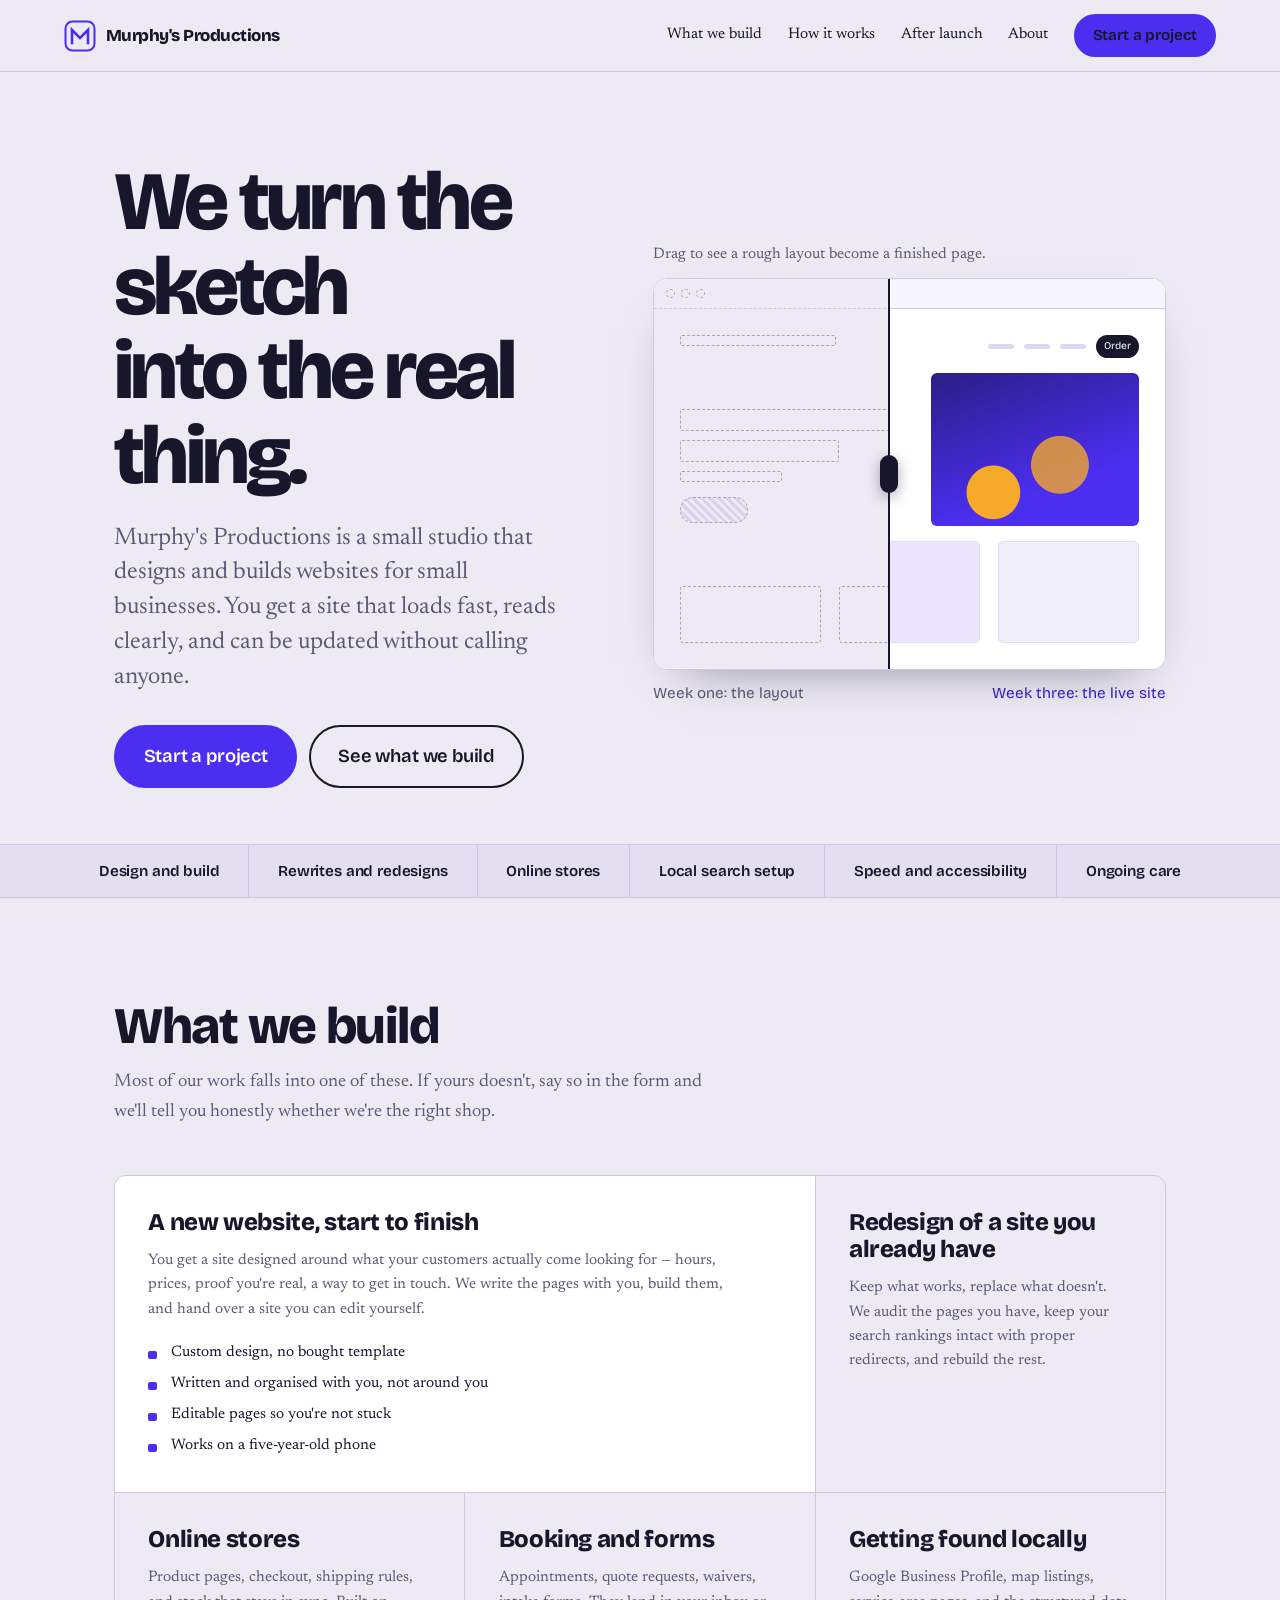
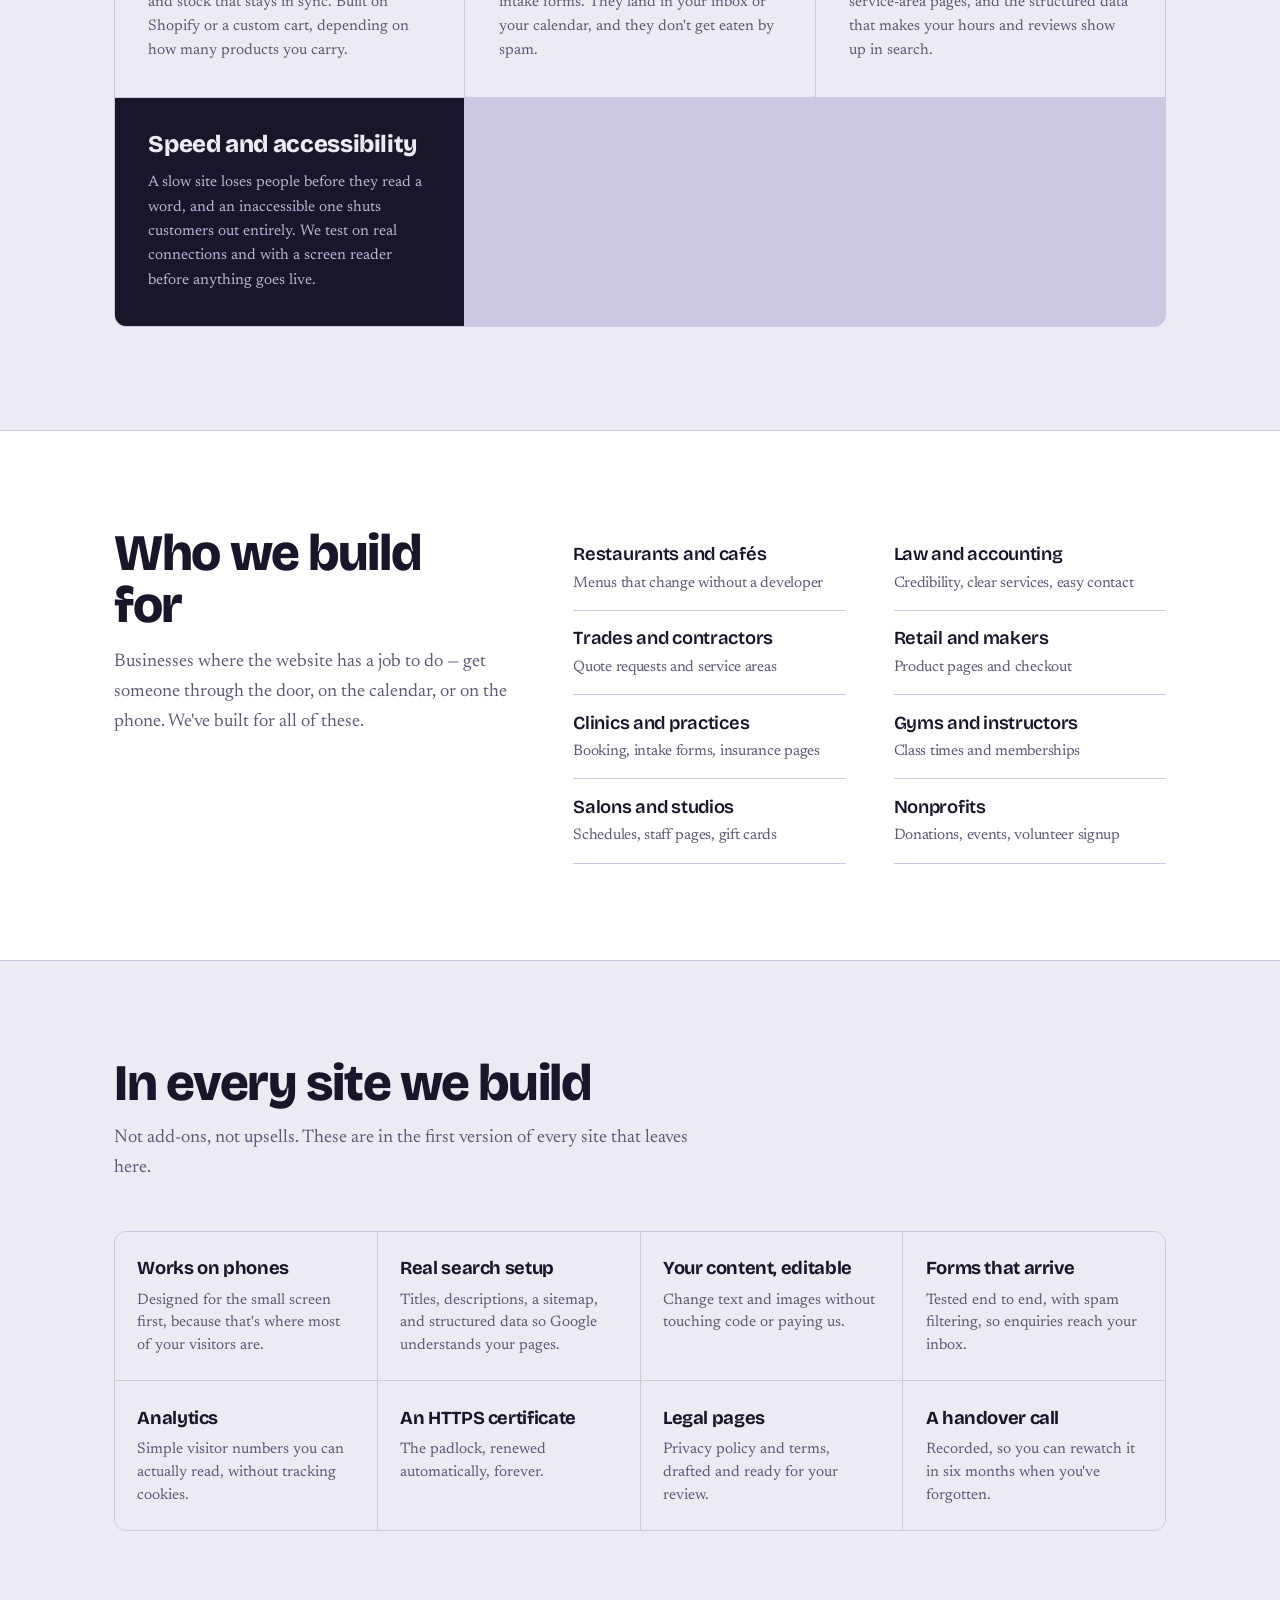
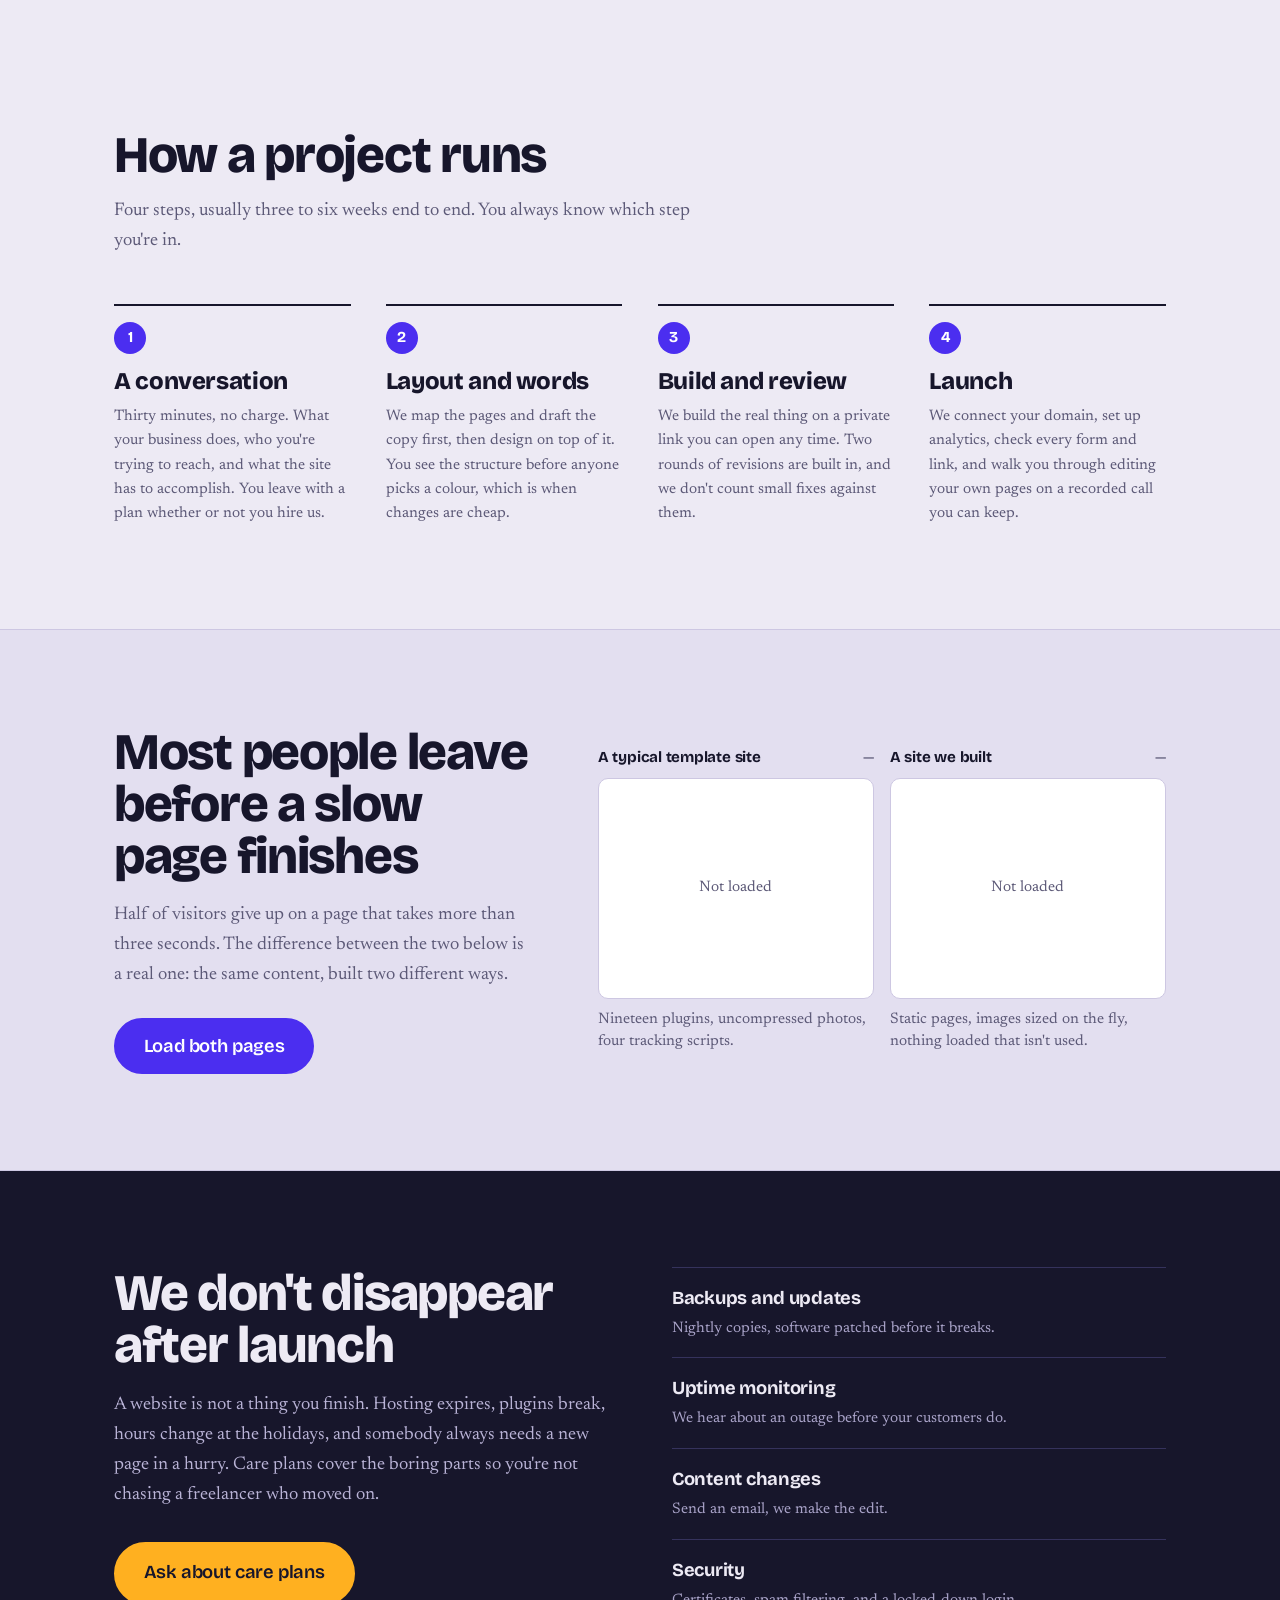
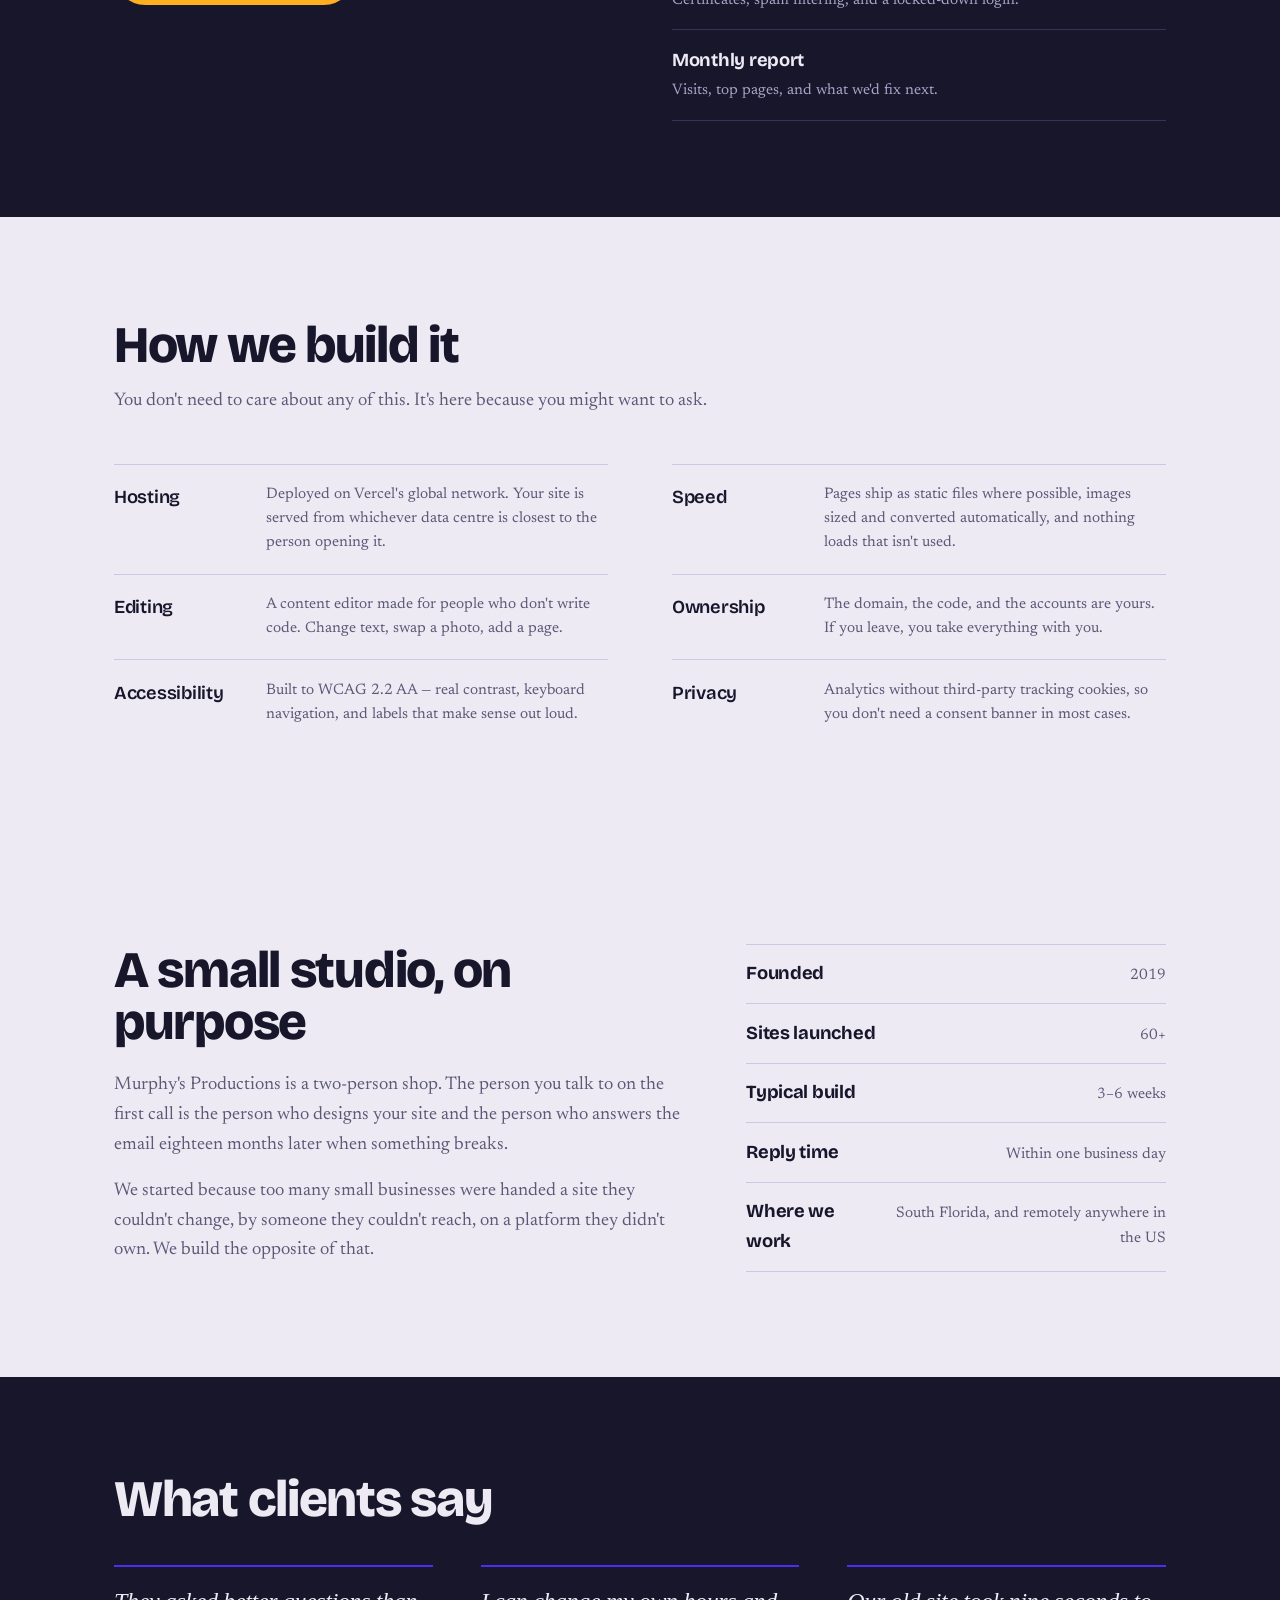
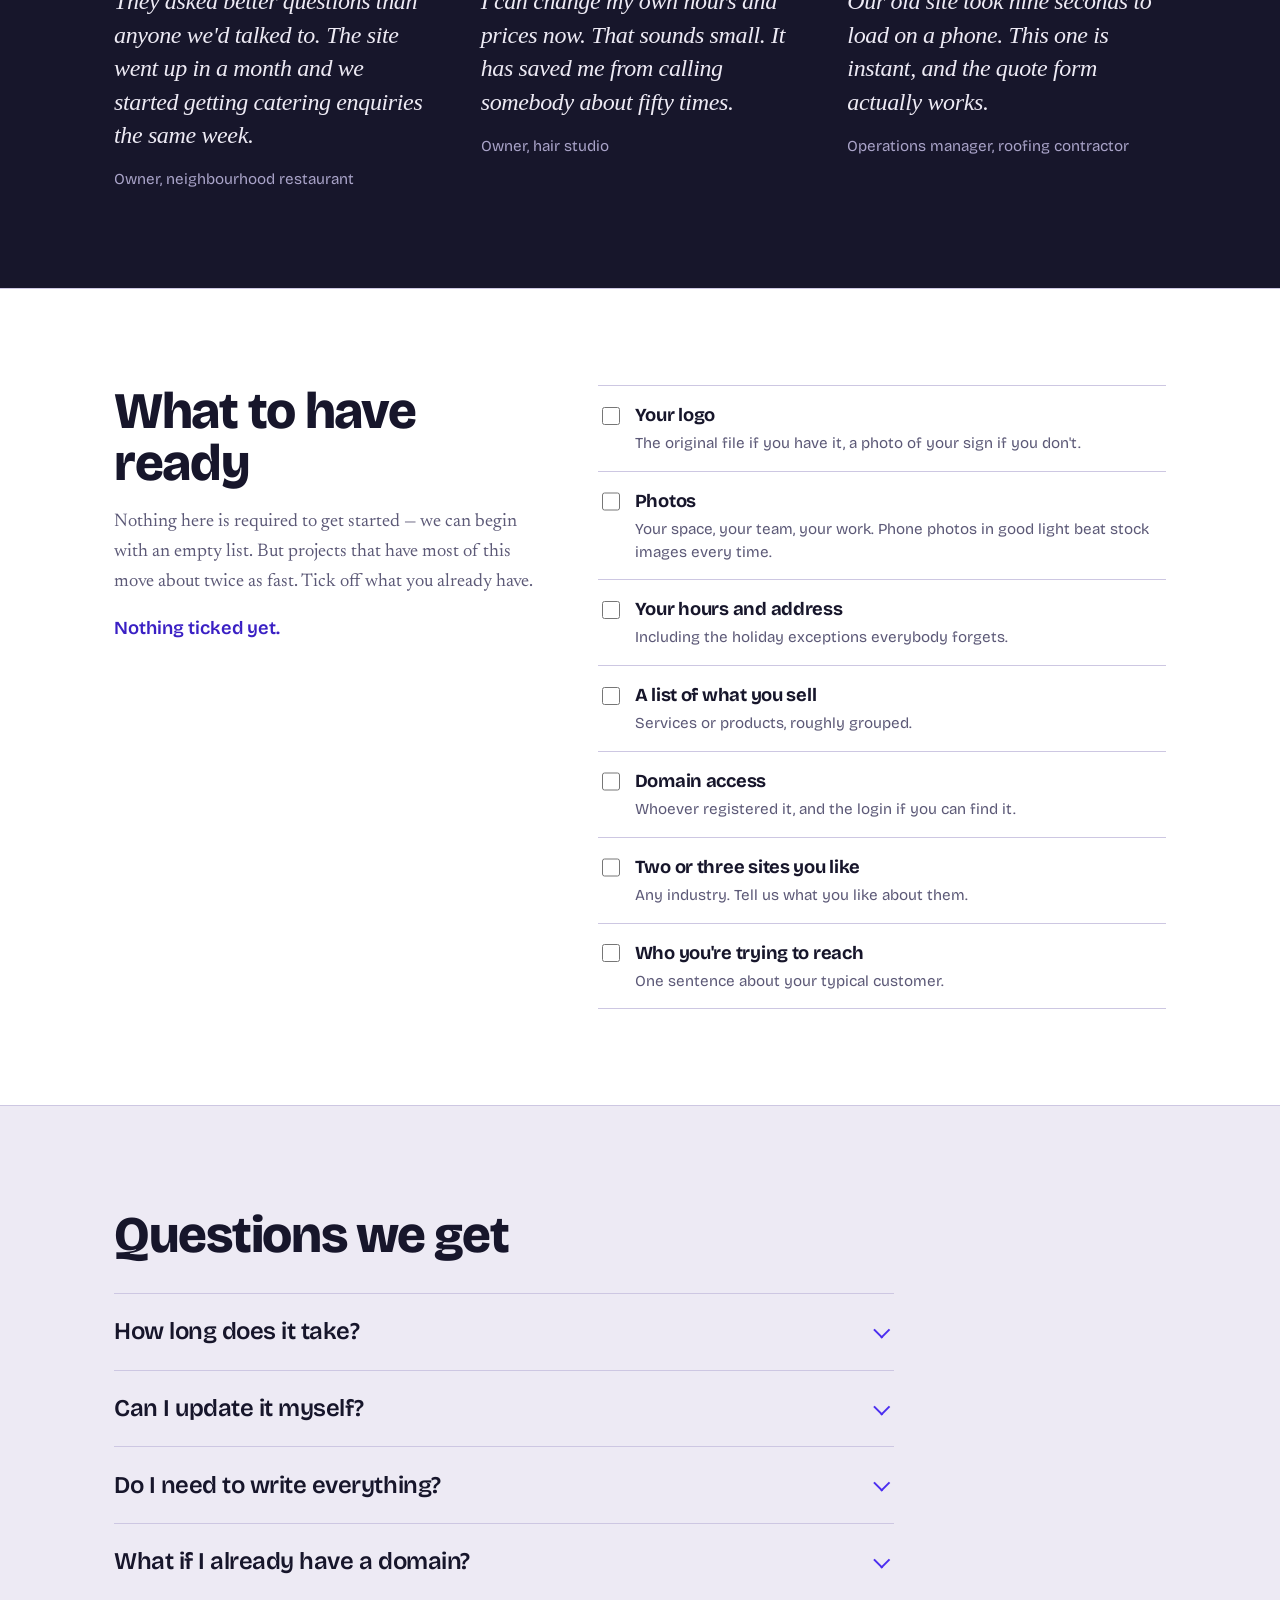
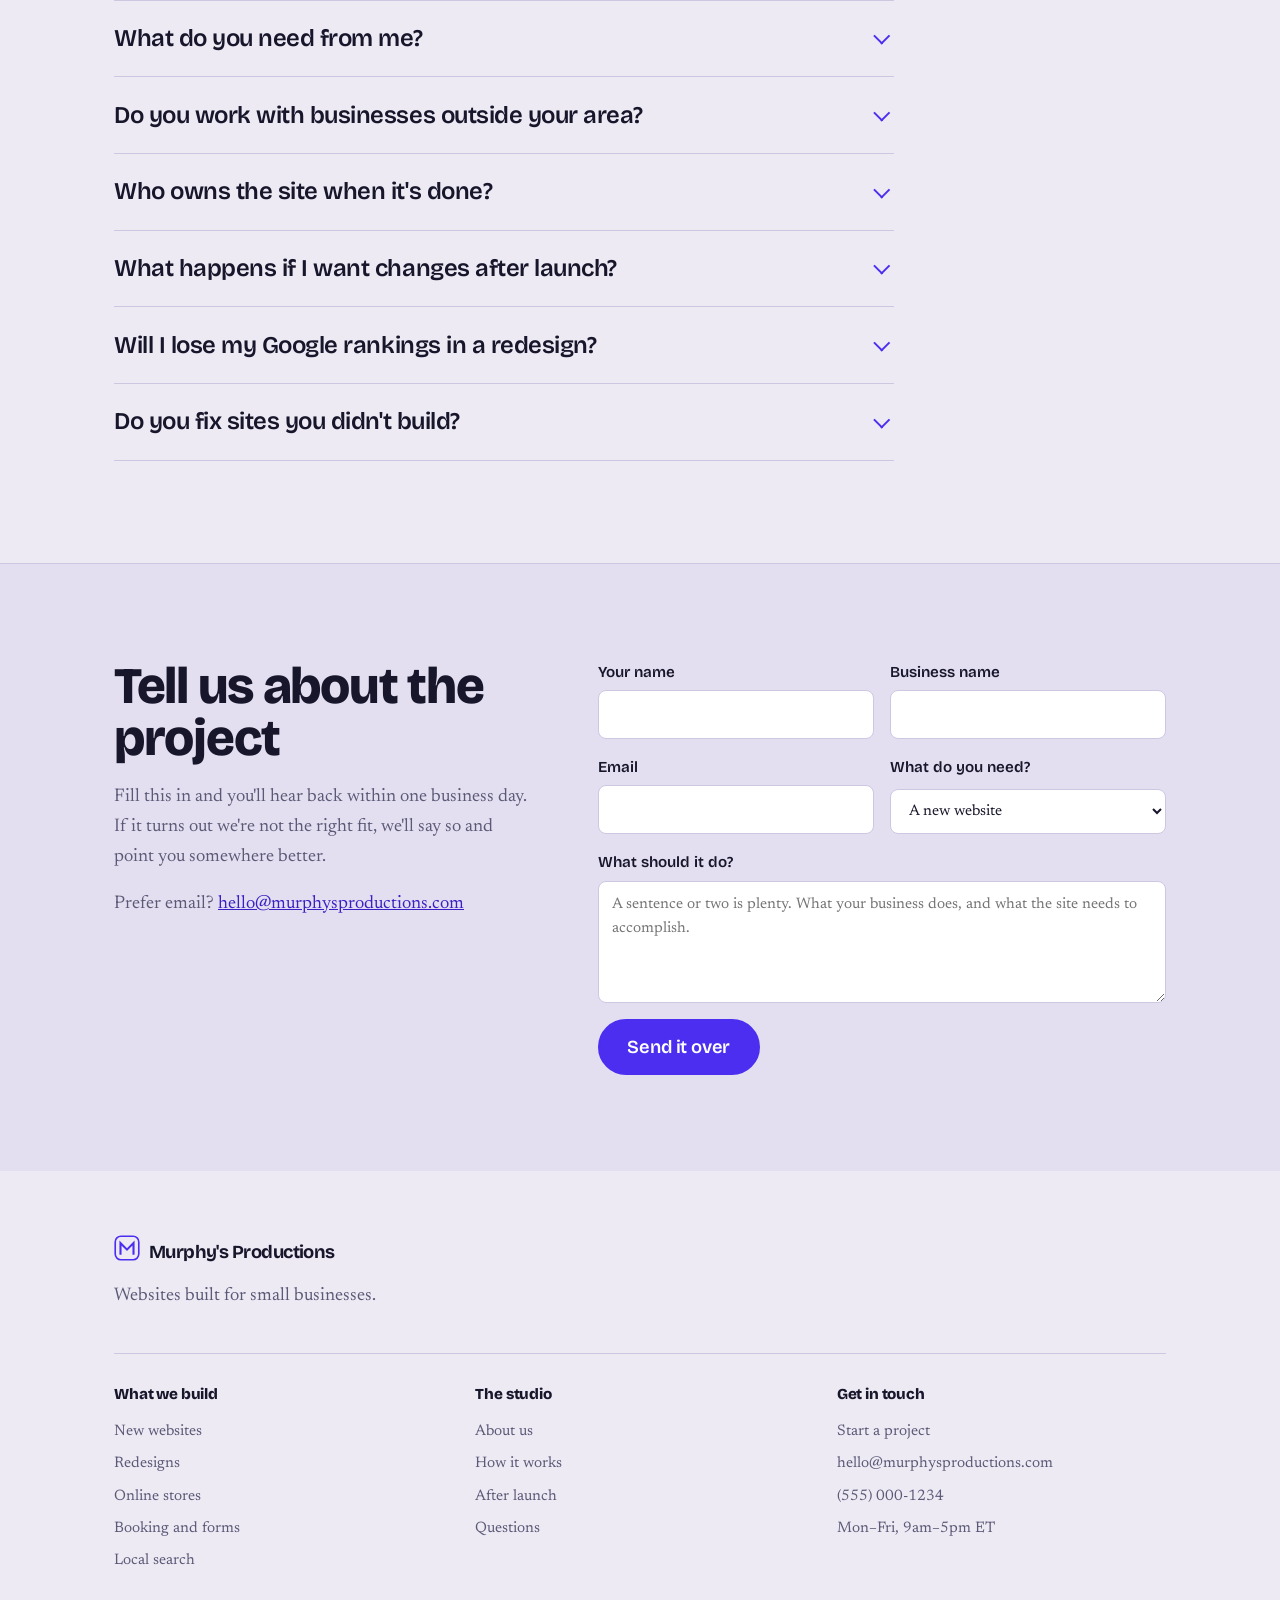
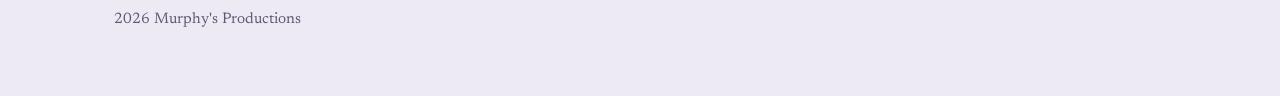
==== commit 968b37db: "Add files via upload" ====
--- a/index.html
+++ b/index.html
@@ -33,6 +33,7 @@
     <a href="#services">What we build</a>
     <a href="#process">How it works</a>
     <a href="#care">After launch</a>
+    <a href="#about">About</a>
     <a class="btn btn-small" href="#start">Start a project</a>
   </nav>
 </header>
@@ -150,6 +151,42 @@
         <p>A slow site loses people before they read a word, and an inaccessible one shuts customers out entirely. We test on real connections and with a screen reader before anything goes live.</p>
       </article>
     </div>
+  </section>
+
+  <section class="who" aria-labelledby="who-h">
+    <div class="who-inner">
+      <div class="who-head">
+        <h2 id="who-h">Who we build for</h2>
+        <p>Businesses where the website has a job to do — get someone through the door, on the calendar, or on the phone. We've built for all of these.</p>
+      </div>
+      <ul class="who-list">
+        <li>Restaurants and cafés<span>Menus that change without a developer</span></li>
+        <li>Trades and contractors<span>Quote requests and service areas</span></li>
+        <li>Clinics and practices<span>Booking, intake forms, insurance pages</span></li>
+        <li>Salons and studios<span>Schedules, staff pages, gift cards</span></li>
+        <li>Law and accounting<span>Credibility, clear services, easy contact</span></li>
+        <li>Retail and makers<span>Product pages and checkout</span></li>
+        <li>Gyms and instructors<span>Class times and memberships</span></li>
+        <li>Nonprofits<span>Donations, events, volunteer signup</span></li>
+      </ul>
+    </div>
+  </section>
+
+  <section class="incl" aria-labelledby="incl-h">
+    <div class="sec-head">
+      <h2 id="incl-h">In every site we build</h2>
+      <p>Not add-ons, not upsells. These are in the first version of every site that leaves here.</p>
+    </div>
+    <ul class="incl-list">
+      <li><b>Works on phones</b><span>Designed for the small screen first, because that's where most of your visitors are.</span></li>
+      <li><b>Real search setup</b><span>Titles, descriptions, a sitemap, and structured data so Google understands your pages.</span></li>
+      <li><b>Your content, editable</b><span>Change text and images without touching code or paying us.</span></li>
+      <li><b>Forms that arrive</b><span>Tested end to end, with spam filtering, so enquiries reach your inbox.</span></li>
+      <li><b>Analytics</b><span>Simple visitor numbers you can actually read, without tracking cookies.</span></li>
+      <li><b>An HTTPS certificate</b><span>The padlock, renewed automatically, forever.</span></li>
+      <li><b>Legal pages</b><span>Privacy policy and terms, drafted and ready for your review.</span></li>
+      <li><b>A handover call</b><span>Recorded, so you can rewatch it in six months when you've forgotten.</span></li>
+    </ul>
   </section>
 
   <section class="process" id="process">
@@ -182,6 +219,38 @@
     </ol>
   </section>
 
+  <section class="speed" aria-labelledby="speed-h">
+    <div class="speed-inner">
+      <div class="speed-copy">
+        <h2 id="speed-h">Most people leave before a slow page finishes</h2>
+        <p>Half of visitors give up on a page that takes more than three seconds. The difference between the two below is a real one: the same content, built two different ways.</p>
+        <button class="btn" type="button" id="speed-run">Load both pages</button>
+      </div>
+
+      <div class="speed-demo" id="speed-demo">
+        <div class="sd" data-lane="slow">
+          <div class="sd-top"><b>A typical template site</b><span class="sd-time" data-time>—</span></div>
+          <div class="sd-screen">
+            <div class="sd-fill"></div>
+            <div class="sd-skel"><i></i><i></i><i></i><i></i></div>
+            <p class="sd-idle">Not loaded</p>
+          </div>
+          <p class="sd-foot">Nineteen plugins, uncompressed photos, four tracking scripts.</p>
+        </div>
+
+        <div class="sd" data-lane="fast">
+          <div class="sd-top"><b>A site we built</b><span class="sd-time" data-time>—</span></div>
+          <div class="sd-screen">
+            <div class="sd-fill"></div>
+            <div class="sd-skel"><i></i><i></i><i></i><i></i></div>
+            <p class="sd-idle">Not loaded</p>
+          </div>
+          <p class="sd-foot">Static pages, images sized on the fly, nothing loaded that isn't used.</p>
+        </div>
+      </div>
+    </div>
+  </section>
+
   <section class="care" id="care">
     <div class="care-inner">
       <div class="care-copy">
@@ -214,6 +283,60 @@
     </dl>
   </section>
 
+  <section class="about" id="about" aria-labelledby="about-h">
+    <div class="about-inner">
+      <div>
+        <h2 id="about-h">A small studio, on purpose</h2>
+        <p>Murphy's Productions is a two-person shop. The person you talk to on the first call is the person who designs your site and the person who answers the email eighteen months later when something breaks.</p>
+        <p>We started because too many small businesses were handed a site they couldn't change, by someone they couldn't reach, on a platform they didn't own. We build the opposite of that.</p>
+      </div>
+      <ul class="about-facts">
+        <li><b>Founded</b><span>2019</span></li>
+        <li><b>Sites launched</b><span>60+</span></li>
+        <li><b>Typical build</b><span>3–6 weeks</span></li>
+        <li><b>Reply time</b><span>Within one business day</span></li>
+        <li><b>Where we work</b><span>South Florida, and remotely anywhere in the US</span></li>
+      </ul>
+    </div>
+  </section>
+
+  <section class="words" aria-labelledby="words-h">
+    <h2 id="words-h">What clients say</h2>
+    <div class="words-grid">
+      <figure>
+        <blockquote>They asked better questions than anyone we'd talked to. The site went up in a month and we started getting catering enquiries the same week.</blockquote>
+        <figcaption>Owner, neighbourhood restaurant</figcaption>
+      </figure>
+      <figure>
+        <blockquote>I can change my own hours and prices now. That sounds small. It has saved me from calling somebody about fifty times.</blockquote>
+        <figcaption>Owner, hair studio</figcaption>
+      </figure>
+      <figure>
+        <blockquote>Our old site took nine seconds to load on a phone. This one is instant, and the quote form actually works.</blockquote>
+        <figcaption>Operations manager, roofing contractor</figcaption>
+      </figure>
+    </div>
+  </section>
+
+  <section class="prep" aria-labelledby="prep-h">
+    <div class="prep-inner">
+      <div class="prep-copy">
+        <h2 id="prep-h">What to have ready</h2>
+        <p>Nothing here is required to get started — we can begin with an empty list. But projects that have most of this move about twice as fast. Tick off what you already have.</p>
+        <p class="prep-count" id="prep-count" role="status">Nothing ticked yet.</p>
+      </div>
+      <ul class="prep-list" id="prep-list">
+        <li><label><input type="checkbox"><span><b>Your logo</b>The original file if you have it, a photo of your sign if you don't.</span></label></li>
+        <li><label><input type="checkbox"><span><b>Photos</b>Your space, your team, your work. Phone photos in good light beat stock images every time.</span></label></li>
+        <li><label><input type="checkbox"><span><b>Your hours and address</b>Including the holiday exceptions everybody forgets.</span></label></li>
+        <li><label><input type="checkbox"><span><b>A list of what you sell</b>Services or products, roughly grouped.</span></label></li>
+        <li><label><input type="checkbox"><span><b>Domain access</b>Whoever registered it, and the login if you can find it.</span></label></li>
+        <li><label><input type="checkbox"><span><b>Two or three sites you like</b>Any industry. Tell us what you like about them.</span></label></li>
+        <li><label><input type="checkbox"><span><b>Who you're trying to reach</b>One sentence about your typical customer.</span></label></li>
+      </ul>
+    </div>
+  </section>
+
   <section class="faq" aria-labelledby="faq-h">
     <h2 id="faq-h">Questions we get</h2>
     <div class="faq-list">
@@ -240,6 +363,22 @@
       <details>
         <summary>Do you work with businesses outside your area?</summary>
         <p>Yes. Most of the work happens over email and video calls regardless of where you are.</p>
+      </details>
+      <details>
+        <summary>Who owns the site when it's done?</summary>
+        <p>You do. The domain stays registered in your name, the accounts are yours, and the code is handed over. We don't hold anything hostage — if you ever want to move to another shop, you can, and we'll help with the transfer.</p>
+      </details>
+      <details>
+        <summary>What happens if I want changes after launch?</summary>
+        <p>Small edits are covered by a care plan. Bigger pieces — a new section, a second language, a booking system you didn't need at first — we quote separately before doing anything.</p>
+      </details>
+      <details>
+        <summary>Will I lose my Google rankings in a redesign?</summary>
+        <p>Not if it's done properly. We map every old page to a new one with permanent redirects, keep the URLs that are already ranking where we can, and watch search traffic for the first month after launch.</p>
+      </details>
+      <details>
+        <summary>Do you fix sites you didn't build?</summary>
+        <p>Sometimes. It depends what it's built on and how badly. Send us the address and we'll tell you honestly whether repairing it or replacing it is the better spend.</p>
       </details>
     </div>
   </section>
@@ -299,12 +438,30 @@
     <b>Murphy's Productions</b>
   </div>
   <p class="foot-line">Websites built for small businesses.</p>
-  <nav class="foot-nav" aria-label="Footer">
-    <a href="#services">What we build</a>
-    <a href="#process">How it works</a>
-    <a href="#care">After launch</a>
-    <a href="mailto:hello@murphysproductions.com">hello@murphysproductions.com</a>
-  </nav>
+  <div class="foot-cols">
+    <div>
+      <h3>What we build</h3>
+      <a href="#services">New websites</a>
+      <a href="#services">Redesigns</a>
+      <a href="#services">Online stores</a>
+      <a href="#services">Booking and forms</a>
+      <a href="#services">Local search</a>
+    </div>
+    <div>
+      <h3>The studio</h3>
+      <a href="#about">About us</a>
+      <a href="#process">How it works</a>
+      <a href="#care">After launch</a>
+      <a href="#faq-h">Questions</a>
+    </div>
+    <div>
+      <h3>Get in touch</h3>
+      <a href="#start">Start a project</a>
+      <a href="mailto:hello@murphysproductions.com">hello@murphysproductions.com</a>
+      <a href="tel:+15550001234">(555) 000-1234</a>
+      <span class="foot-note">Mon&ndash;Fri, 9am&ndash;5pm ET</span>
+    </div>
+  </div>
   <p class="foot-fine"><span id="year">2026</span> Murphy's Productions</p>
 </footer>
 
--- a/styles.css
+++ b/styles.css
@@ -373,3 +373,152 @@
 .foot-nav a { color: var(--ink); text-decoration: none; font-size: var(--step--1); border-bottom: 1px solid var(--line); }
 .foot-nav a:hover { border-color: var(--violet); }
 .foot-fine { color: var(--ink-2); font-size: var(--step--1); margin: 1.5rem 0 0; }
+
+/* ================================================================
+   Added sections
+   ================================================================ */
+
+/* ---------- who we build for ---------- */
+.who { background: var(--white); border-block: 1px solid var(--line); }
+.who-inner {
+  max-width: var(--shell); margin: 0 auto;
+  padding: clamp(3.5rem, 8vw, 6rem) var(--pad);
+  display: grid; grid-template-columns: minmax(0,.8fr) minmax(0,1.2fr);
+  gap: clamp(2rem, 5vw, 4rem); align-items: start;
+}
+.who-head h2 { max-width: 11ch; }
+.who-head p { color: var(--ink-2); margin-top: 1rem; }
+.who-list { list-style: none; margin: 0; padding: 0; columns: 2; column-gap: clamp(1.5rem, 4vw, 3rem); }
+.who-list li {
+  break-inside: avoid; padding: .85rem 0; border-bottom: 1px solid var(--line);
+  font-family: "Bricolage Grotesque", sans-serif; font-weight: 600; letter-spacing: -0.015em;
+  display: grid; gap: .1rem;
+}
+.who-list span { font-family: "Newsreader", serif; font-weight: 400; color: var(--ink-2); font-size: var(--step--1); }
+@media (max-width: 860px) { .who-inner { grid-template-columns: 1fr; } }
+@media (max-width: 520px) { .who-list { columns: 1; } }
+
+/* ---------- included with every site ---------- */
+.incl { max-width: var(--shell); margin: 0 auto; padding: clamp(3.5rem, 8vw, 6rem) var(--pad); }
+.incl-list {
+  list-style: none; margin: 0; padding: 0;
+  display: grid; grid-template-columns: repeat(4, minmax(0,1fr)); gap: 1px;
+  background: var(--line); border: 1px solid var(--line); border-radius: 12px; overflow: hidden;
+}
+.incl-list li { background: var(--paper); padding: 1.4rem; display: grid; gap: .35rem; align-content: start; }
+.incl-list b { font-family: "Bricolage Grotesque", sans-serif; font-size: var(--step-0); letter-spacing: -0.02em; }
+.incl-list span { color: var(--ink-2); font-size: var(--step--1); line-height: 1.5; }
+@media (max-width: 900px) { .incl-list { grid-template-columns: repeat(2, minmax(0,1fr)); } }
+@media (max-width: 520px) { .incl-list { grid-template-columns: 1fr; } }
+
+/* ---------- speed demo ---------- */
+.speed { background: var(--paper-2); border-block: 1px solid var(--line); }
+.speed-inner {
+  max-width: var(--shell); margin: 0 auto;
+  padding: clamp(3.5rem, 8vw, 6rem) var(--pad);
+  display: grid; grid-template-columns: minmax(0,.85fr) minmax(0,1.15fr);
+  gap: clamp(2rem, 5vw, 4rem); align-items: center;
+}
+.speed h2 { max-width: 15ch; }
+.speed-copy p { color: var(--ink-2); margin: 1.1rem 0 1.8rem; }
+.speed-demo { display: grid; grid-template-columns: 1fr 1fr; gap: 1rem; }
+.sd-top { display: flex; align-items: baseline; justify-content: space-between; gap: .5rem; margin-bottom: .5rem; }
+.sd-top b { font-family: "Bricolage Grotesque", sans-serif; font-size: var(--step--1); letter-spacing: -0.015em; }
+.sd-time { font-family: "Bricolage Grotesque", sans-serif; font-size: var(--step--1); font-variant-numeric: tabular-nums; color: var(--ink-2); }
+.sd[data-lane="fast"] .sd-time[data-done] { color: var(--violet-d); }
+.sd[data-lane="slow"] .sd-time[data-done] { color: #B3261E; }
+.sd-screen {
+  position: relative; aspect-ratio: 4 / 3.2; background: var(--white);
+  border: 1px solid var(--line); border-radius: 10px; overflow: hidden;
+  display: grid; place-items: center;
+}
+.sd-fill {
+  position: absolute; inset: auto 0 0 0; height: 0%;
+  background: linear-gradient(180deg, #F1EEFB, #E6E0FA);
+  transition: height .12s linear;
+}
+.sd-skel {
+  position: absolute; inset: 0; padding: 12%; display: flex; flex-direction: column; gap: 8px;
+  opacity: 0; transition: opacity .2s ease;
+}
+.sd-skel i { display: block; height: 10px; border-radius: 3px; background: #DDD7F2; }
+.sd-skel i:first-child { height: 26px; background: var(--violet); width: 70%; }
+.sd-skel i:nth-child(3) { width: 85%; }
+.sd-skel i:last-child { width: 40%; height: 16px; border-radius: 99px; background: var(--amber); margin-top: auto; }
+.sd.is-done .sd-skel { opacity: 1; }
+.sd.is-running .sd-idle, .sd.is-done .sd-idle { opacity: 0; }
+.sd-idle { position: relative; margin: 0; color: var(--ink-2); font-size: var(--step--1); transition: opacity .2s ease; }
+.sd-foot { margin: .6rem 0 0; font-size: var(--step--1); color: var(--ink-2); line-height: 1.5; max-width: 34ch; }
+@media (max-width: 860px) { .speed-inner { grid-template-columns: 1fr; } }
+
+/* ---------- about ---------- */
+.about {
+  max-width: var(--shell); margin: 0 auto;
+  padding: clamp(3.5rem, 8vw, 6rem) var(--pad);
+}
+.about-inner { display: grid; grid-template-columns: minmax(0,1.15fr) minmax(0,.85fr); gap: clamp(2rem, 5vw, 4rem); align-items: start; }
+.about h2 { max-width: 13ch; margin-bottom: 1.4rem; }
+.about-inner > div > p { color: var(--ink-2); }
+.about-facts { list-style: none; margin: 0; padding: 0; }
+.about-facts li {
+  display: flex; align-items: baseline; justify-content: space-between; gap: 1.5rem;
+  padding: .9rem 0; border-bottom: 1px solid var(--line);
+}
+.about-facts li:first-child { border-top: 1px solid var(--line); }
+.about-facts b { font-family: "Bricolage Grotesque", sans-serif; letter-spacing: -0.015em; }
+.about-facts span { color: var(--ink-2); font-size: var(--step--1); text-align: right; }
+@media (max-width: 860px) { .about-inner { grid-template-columns: 1fr; } }
+
+/* ---------- testimonials ---------- */
+.words {
+  background: var(--ink); color: var(--paper);
+}
+.words h2, .words-grid {
+  max-width: var(--shell); margin-inline: auto; padding-inline: var(--pad);
+}
+.words h2 { padding-top: clamp(3.5rem, 8vw, 6rem); max-width: calc(var(--shell)); }
+.words-grid {
+  display: grid; grid-template-columns: repeat(3, minmax(0,1fr));
+  gap: clamp(1.5rem, 4vw, 3rem);
+  padding-top: 2.5rem; padding-bottom: clamp(3.5rem, 8vw, 6rem);
+}
+.words figure { margin: 0; border-top: 2px solid var(--violet); padding-top: 1.1rem; }
+.words blockquote {
+  margin: 0; font-size: var(--step-1); line-height: 1.4; letter-spacing: -0.015em;
+  font-family: "Newsreader", serif; font-style: italic;
+}
+.words figcaption { margin-top: .9rem; font-size: var(--step--1); color: #A9A3C8; font-family: "Bricolage Grotesque", sans-serif; }
+@media (max-width: 800px) { .words-grid { grid-template-columns: 1fr; } }
+
+/* ---------- prep checklist ---------- */
+.prep { background: var(--white); border-block: 1px solid var(--line); }
+.prep-inner {
+  max-width: var(--shell); margin: 0 auto;
+  padding: clamp(3.5rem, 8vw, 6rem) var(--pad);
+  display: grid; grid-template-columns: minmax(0,.85fr) minmax(0,1.15fr);
+  gap: clamp(2rem, 5vw, 4rem); align-items: start;
+}
+.prep h2 { max-width: 10ch; }
+.prep-copy p { color: var(--ink-2); margin-top: 1.1rem; }
+.prep-count { font-family: "Bricolage Grotesque", sans-serif; color: var(--violet-d) !important; font-weight: 600; }
+.prep-list { list-style: none; margin: 0; padding: 0; }
+.prep-list li { border-bottom: 1px solid var(--line); }
+.prep-list li:first-child { border-top: 1px solid var(--line); }
+.prep-list label { display: grid; grid-template-columns: auto 1fr; gap: .9rem; align-items: start; padding: 1rem .25rem; cursor: pointer; }
+.prep-list input { width: 1.15rem; height: 1.15rem; margin: .28rem 0 0; accent-color: var(--violet); }
+.prep-list span { display: grid; gap: .15rem; color: var(--ink-2); font-size: var(--step--1); line-height: 1.5; }
+.prep-list b { font-family: "Bricolage Grotesque", sans-serif; color: var(--ink); font-size: var(--step-0); letter-spacing: -0.015em; }
+.prep-list label:has(input:checked) b { text-decoration: line-through; color: var(--ink-2); }
+@media (max-width: 860px) { .prep-inner { grid-template-columns: 1fr; } }
+
+/* ---------- footer columns ---------- */
+.foot-cols {
+  display: grid; grid-template-columns: repeat(3, minmax(0,1fr));
+  gap: 2rem; margin-top: 2rem; padding-top: 2rem; border-top: 1px solid var(--line);
+}
+.foot-cols h3 { font-size: var(--step--1); letter-spacing: -0.01em; margin-bottom: .7rem; }
+.foot-cols div { display: grid; gap: .4rem; align-content: start; }
+.foot-cols a { color: var(--ink-2); text-decoration: none; font-size: var(--step--1); justify-self: start; border-bottom: 1px solid transparent; }
+.foot-cols a:hover { color: var(--ink); border-color: var(--violet); }
+.foot-note { color: var(--ink-2); font-size: var(--step--1); }
+@media (max-width: 620px) { .foot-cols { grid-template-columns: 1fr 1fr; } }
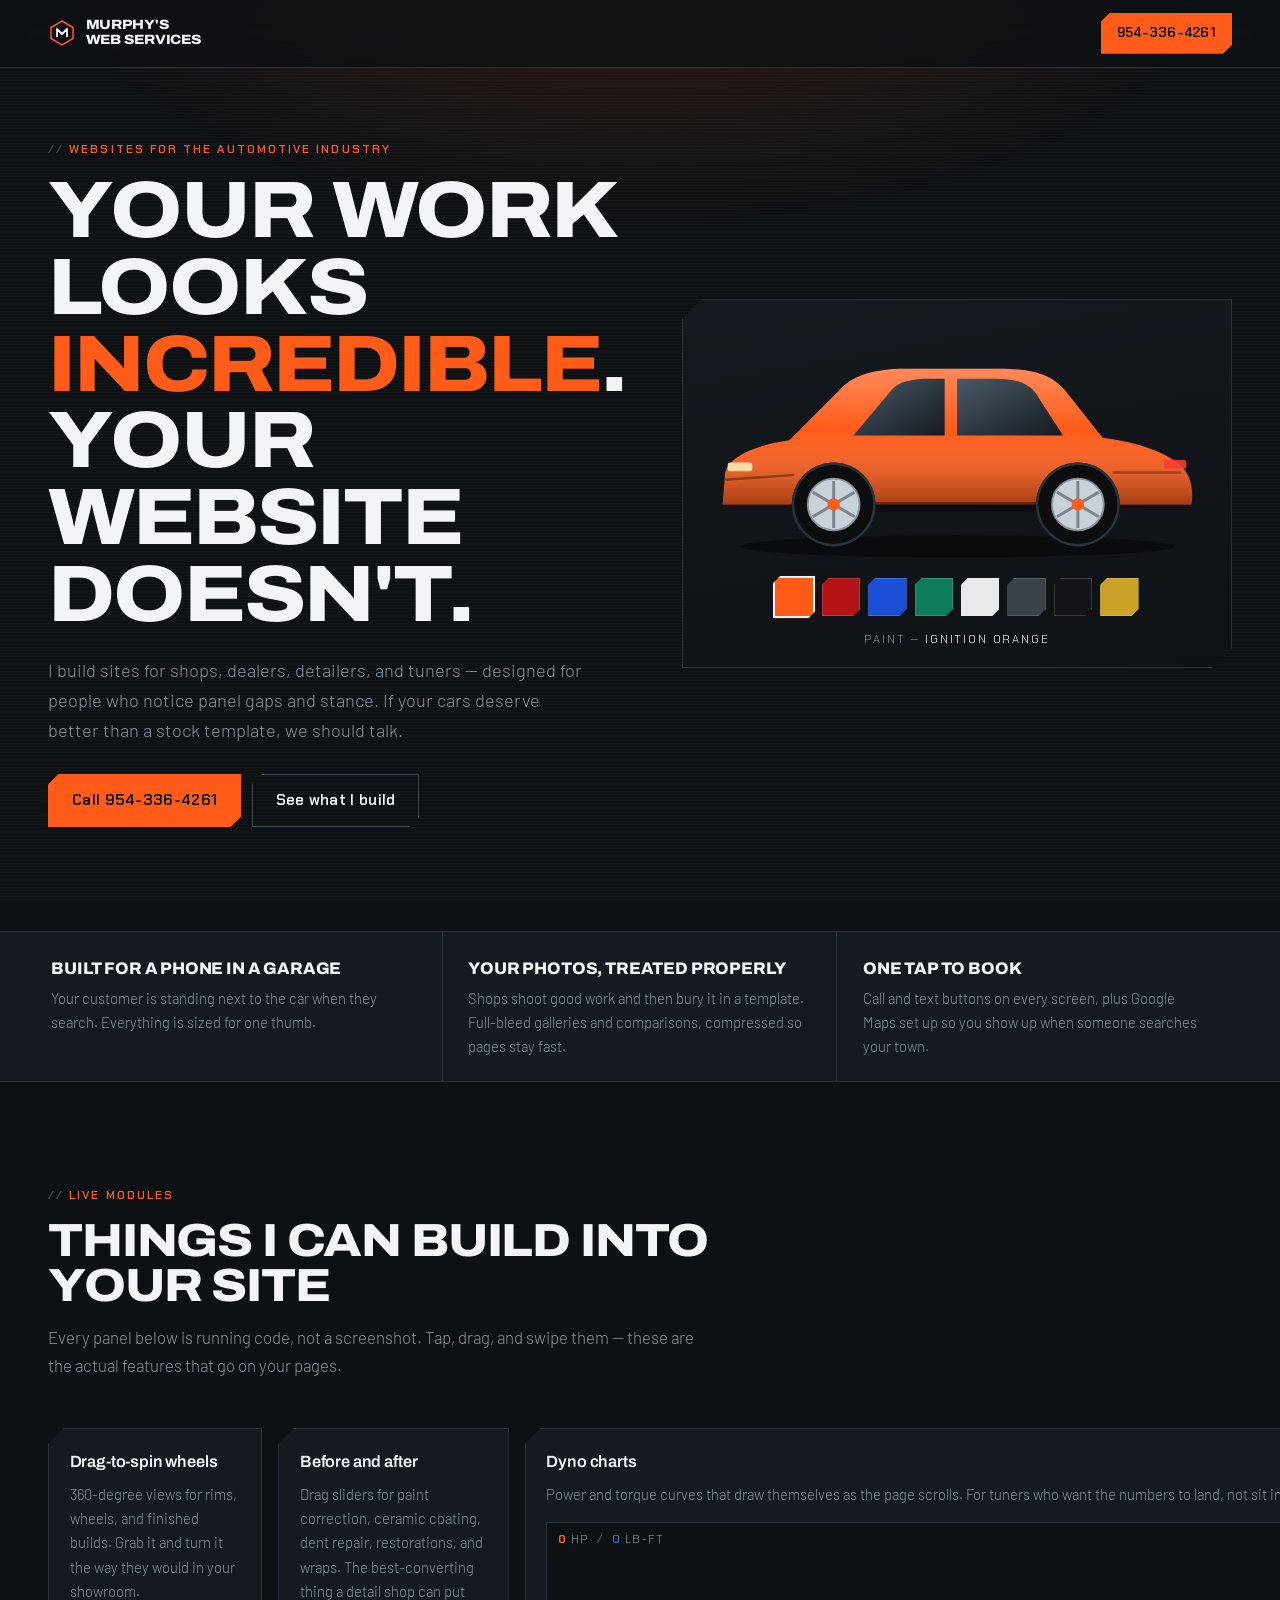
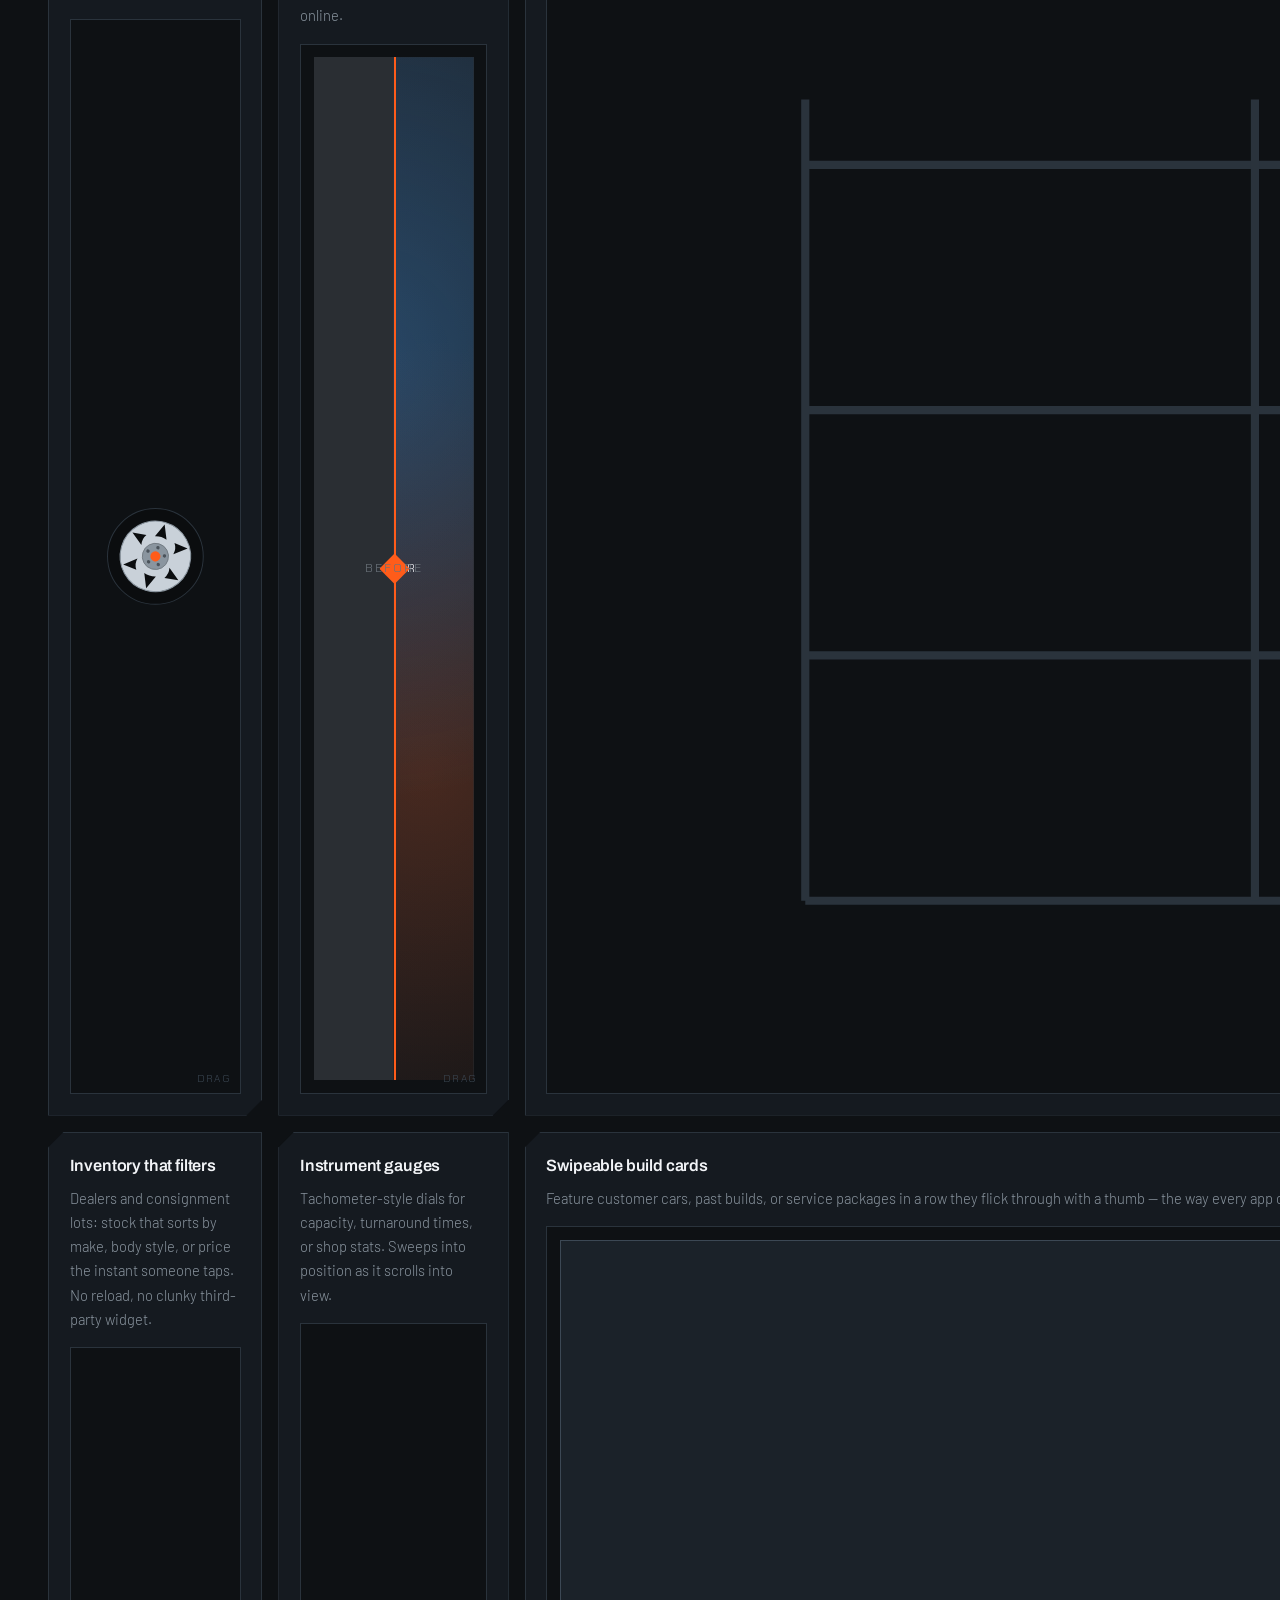
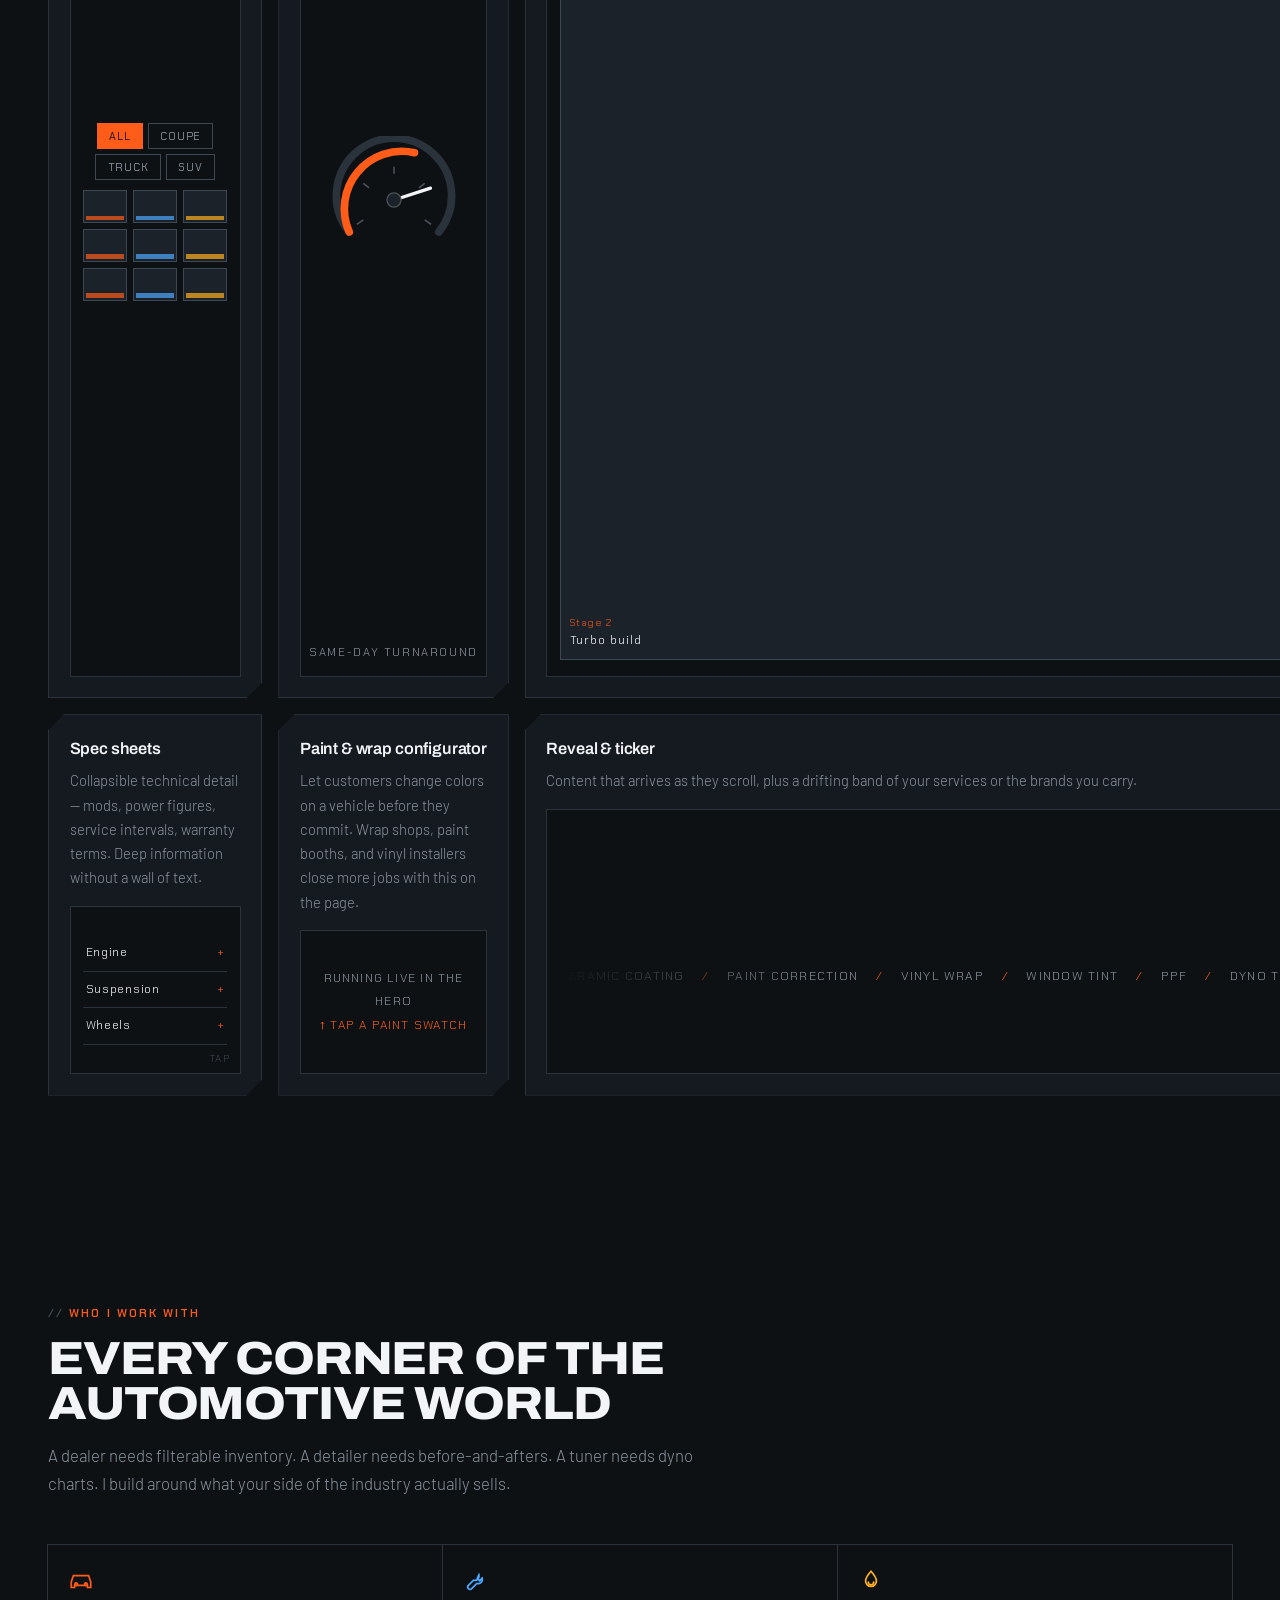
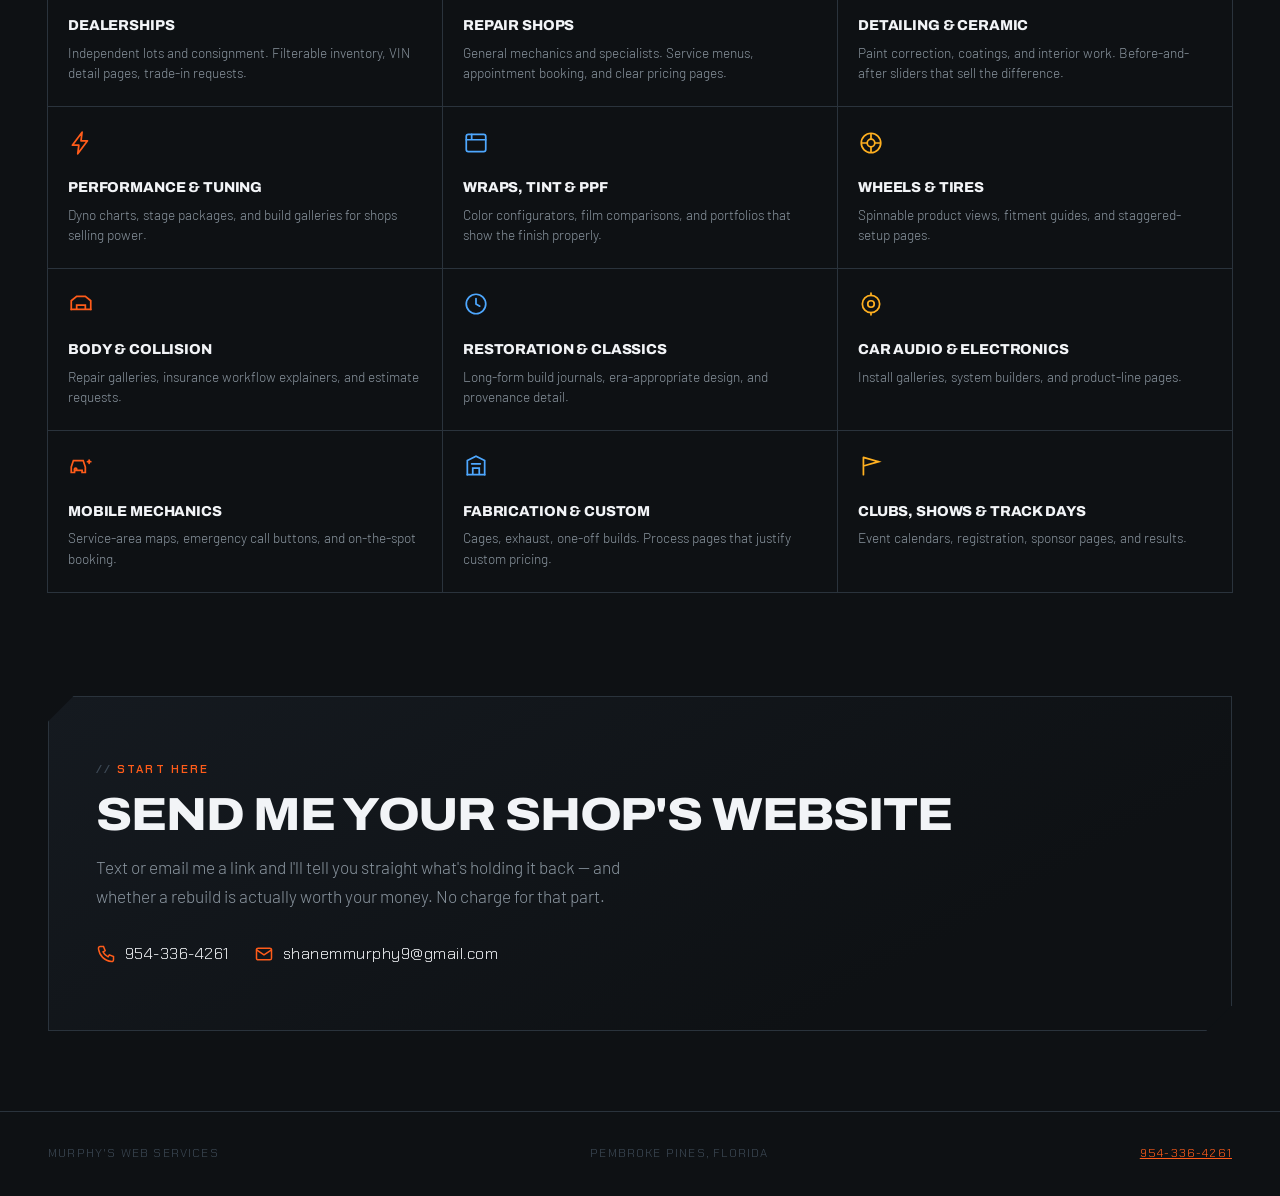
==== commit a698acd6: "Add files via upload" ====
--- a/index.html
+++ b/index.html
@@ -3,468 +3,412 @@
 <head>
 <meta charset="utf-8">
 <meta name="viewport" content="width=device-width, initial-scale=1">
-<title>Murphy's Productions — websites built for small businesses</title>
-<meta name="description" content="Murphy's Productions builds fast, good-looking websites for small businesses. Design, build, launch, and ongoing care from one small team.">
-<meta name="theme-color" content="#17162B">
-
-<meta property="og:title" content="Murphy's Productions">
-<meta property="og:description" content="Websites built for small businesses. Design, build, launch, and ongoing care from one small team.">
-<meta property="og:type" content="website">
-<meta property="og:image" content="og.svg">
-
-<link rel="icon" href="favicon.svg" type="image/svg+xml">
+<title>Murphy's Web Services — Websites for the automotive industry</title>
+<meta name="description" content="Custom websites for shops, dealers, detailers, and tuners across South Florida. Built by someone who cares how it looks.">
+<meta name="theme-color" content="#0E1114">
 <link rel="preconnect" href="https://fonts.googleapis.com">
 <link rel="preconnect" href="https://fonts.gstatic.com" crossorigin>
-<link href="https://fonts.googleapis.com/css2?family=Bricolage+Grotesque:opsz,wght@12..96,400;12..96,600;12..96,800&family=Newsreader:ital,opsz,wght@0,6..72,400;0,6..72,500;1,6..72,400&display=swap" rel="stylesheet">
-<link rel="stylesheet" href="styles.css">
+<link href="https://fonts.googleapis.com/css2?family=Archivo:wdth,wght@75..125,600;75..125,800&family=Barlow:wght@300;400;500;600&family=Chakra+Petch:wght@500;600&display=swap" rel="stylesheet">
+<link rel="stylesheet" href="style.css">
 </head>
 <body>
 
-<a class="skip" href="#main">Skip to content</a>
-
-<header class="topbar">
-  <a class="mark" href="#top">
-    <span class="mark-glyph" aria-hidden="true">
-      <svg viewBox="0 0 32 32" width="32" height="32"><rect x="1.5" y="1.5" width="29" height="29" rx="7" fill="none" stroke="currentColor" stroke-width="2"/><path d="M8 23V10l8 8 8-8v13" fill="none" stroke="currentColor" stroke-width="2.6" stroke-linecap="square" stroke-linejoin="miter"/></svg>
-    </span>
-    <span class="mark-text">Murphy's Productions</span>
-  </a>
-  <nav class="topnav" aria-label="Main">
-    <a href="#services">What we build</a>
-    <a href="#process">How it works</a>
-    <a href="#care">After launch</a>
-    <a href="#about">About</a>
-    <a class="btn btn-small" href="#start">Start a project</a>
-  </nav>
+<header class="bar">
+  <div class="wrap">
+    <a class="logo" href="#top">
+      <svg width="28" height="28" viewBox="0 0 28 28" fill="none" aria-hidden="true">
+        <path d="M14 2l11 6.5v11L14 26 3 19.5v-11L14 2z" stroke="#FF5C1A" stroke-width="1.5"/>
+        <path d="M9 18V10l5 5 5-5v8" stroke="#F2F4F7" stroke-width="1.8" stroke-linejoin="round"/>
+      </svg>
+      Murphy's<br>Web Services
+    </a>
+    <a class="pill" href="tel:+19543364261">954-336-4261</a>
+  </div>
 </header>
 
-<main id="main">
-
-  <section class="hero" id="top">
-    <div class="hero-copy">
-      <h1>We turn the sketch<br>into the real thing.</h1>
-      <p class="lede">Murphy's Productions is a small studio that designs and builds websites for small businesses. You get a site that loads fast, reads clearly, and can be updated without calling anyone.</p>
-      <div class="hero-actions">
-        <a class="btn" href="#start">Start a project</a>
-        <a class="btn btn-ghost" href="#services">See what we build</a>
-      </div>
-    </div>
-
-    <figure class="reveal" id="reveal">
-      <figcaption class="reveal-cap">Drag to see a rough layout become a finished page.</figcaption>
-
-      <div class="reveal-stage">
-        <!-- finished state, sits underneath -->
-        <div class="frame frame-done" aria-hidden="true">
-          <div class="fd-bar"><span class="fd-dot"></span><span class="fd-dot"></span><span class="fd-dot"></span></div>
-          <div class="fd-body">
-            <div class="fd-nav"><b>Ridgeway Bakery</b><i></i><i></i><i></i><em>Order</em></div>
-            <div class="fd-hero">
-              <div class="fd-hero-text">
-                <strong>Bread, baked this morning.</strong>
-                <span>Pick up on Grand Ave until 3pm.</span>
-                <u>Order today's loaves</u>
-              </div>
-              <div class="fd-hero-art"></div>
-            </div>
-            <div class="fd-cards"><div></div><div></div><div></div></div>
-          </div>
-        </div>
-
-        <!-- wireframe state, clipped on top -->
-        <div class="frame frame-wire" aria-hidden="true">
-          <div class="fw-bar"><span></span><span></span><span></span></div>
-          <div class="fw-body">
-            <div class="fw-nav"><i class="w-40"></i><i class="w-10"></i><i class="w-10"></i><i class="w-10"></i><i class="w-16 fill"></i></div>
-            <div class="fw-hero">
-              <div class="fw-hero-text"><i class="w-90"></i><i class="w-70"></i><i class="w-45"></i><i class="w-30 fill"></i></div>
-              <div class="fw-hero-art"><svg viewBox="0 0 100 100" preserveAspectRatio="none"><line x1="0" y1="0" x2="100" y2="100"/><line x1="100" y1="0" x2="0" y2="100"/></svg></div>
-            </div>
-            <div class="fw-cards"><div></div><div></div><div></div></div>
-          </div>
-        </div>
-
-        <label class="reveal-label" for="reveal-range">Reveal the finished page</label>
-        <input id="reveal-range" class="reveal-range" type="range" min="0" max="100" value="46" step="1">
-
-        <span class="reveal-handle" aria-hidden="true">
-          <svg viewBox="0 0 24 24" width="18" height="18"><path d="M9.5 6 5 12l4.5 6M14.5 6l4.5 6-4.5 6" fill="none" stroke="currentColor" stroke-width="2.2" stroke-linecap="round" stroke-linejoin="round"/></svg>
-        </span>
-      </div>
-
-      <div class="reveal-legend">
-        <span class="lg lg-a">Week one: the layout</span>
-        <span class="lg lg-b">Week three: the live site</span>
-      </div>
-    </figure>
+<main id="top">
+
+<section class="hero">
+  <div class="wrap">
+    <div>
+      <span class="tag">Websites for the automotive industry</span>
+      <h1>Your work looks <em>incredible</em>. Your website doesn't.</h1>
+      <p class="lede">I build sites for shops, dealers, detailers, and tuners — designed for people who notice panel gaps and stance. If your cars deserve better than a stock template, we should talk.</p>
+      <div class="hero-cta">
+        <a class="btn" href="tel:+19543364261">Call 954-336-4261</a>
+        <a class="btn btn-ghost" href="#build">See what I build</a>
+      </div>
+    </div>
+
+    <div class="rig">
+      <div class="car-stage">
+        <svg viewBox="0 0 420 200" role="img" aria-label="Side profile of a car that changes paint color">
+          <defs>
+            <linearGradient id="paintGrad" x1="0" y1="0" x2="0" y2="1">
+              <stop offset="0" stop-color="#fff" stop-opacity=".28"/>
+              <stop offset=".45" stop-color="#fff" stop-opacity="0"/>
+              <stop offset="1" stop-color="#000" stop-opacity=".35"/>
+            </linearGradient>
+            <linearGradient id="glassGrad" x1="0" y1="0" x2="1" y2="1">
+              <stop offset="0" stop-color="#4A5A68"/><stop offset="1" stop-color="#151A20"/>
+            </linearGradient>
+          </defs>
+
+          <ellipse cx="210" cy="186" rx="176" ry="9" fill="#000" opacity=".45"/>
+
+          <path id="paint" d="M20,152 L22,126 C26,113 46,104 74,100 L114,60 C124,48 142,42 168,42 L246,42 C274,42 288,48 298,60 L328,98 C358,102 380,110 392,121 C400,129 402,141 400,152 Z" fill="#FF5C1A"/>
+          <path d="M20,152 L22,126 C26,113 46,104 74,100 L114,60 C124,48 142,42 168,42 L246,42 C274,42 288,48 298,60 L328,98 C358,102 380,110 392,121 C400,129 402,141 400,152 Z" fill="url(#paintGrad)"/>
+
+          <path d="M126,96 L158,58 C164,52 174,50 188,50 L200,50 L200,96 Z" fill="url(#glassGrad)"/>
+          <path d="M210,96 L210,50 L242,50 C258,50 268,54 274,62 L296,96 Z" fill="url(#glassGrad)"/>
+
+          <path d="M22,132 L78,128" stroke="#000" stroke-opacity=".35" stroke-width="2"/>
+          <path d="M336,126 L392,126" stroke="#000" stroke-opacity=".3" stroke-width="2"/>
+          <rect x="24" y="118" width="20" height="7" rx="2" fill="#FFE9B0" opacity=".9"/>
+          <rect x="378" y="116" width="18" height="7" rx="2" fill="#FF3B30" opacity=".85"/>
+          <path d="M92,152 L92,132" stroke="#000" stroke-opacity=".28" stroke-width="2"/>
+          <path d="M300,152 L300,130" stroke="#000" stroke-opacity=".28" stroke-width="2"/>
+          <path d="M140,150 L280,150 L272,158 L148,158 Z" fill="#000" opacity=".4"/>
+
+          <g>
+            <circle cx="110" cy="152" r="34" fill="#0B0D0F"/>
+            <circle cx="110" cy="152" r="33" fill="none" stroke="#2A333C" stroke-width="2"/>
+            <circle cx="110" cy="152" r="21" fill="#C9D1D9"/>
+            <circle cx="110" cy="152" r="21" fill="none" stroke="#8A959F" stroke-width="1.5"/>
+            <g stroke="#7C858E" stroke-width="2.4">
+              <path d="M110,133 L110,171M93,142 L127,162M93,162 L127,142"/>
+            </g>
+            <circle cx="110" cy="152" r="5" fill="#FF5C1A"/>
+          </g>
+          <g>
+            <circle cx="308" cy="152" r="34" fill="#0B0D0F"/>
+            <circle cx="308" cy="152" r="33" fill="none" stroke="#2A333C" stroke-width="2"/>
+            <circle cx="308" cy="152" r="21" fill="#C9D1D9"/>
+            <circle cx="308" cy="152" r="21" fill="none" stroke="#8A959F" stroke-width="1.5"/>
+            <g stroke="#7C858E" stroke-width="2.4">
+              <path d="M308,133 L308,171M291,142 L325,162M291,162 L325,142"/>
+            </g>
+            <circle cx="308" cy="152" r="5" fill="#FF5C1A"/>
+          </g>
+        </svg>
+
+        <div class="swatches" id="swatches">
+          <button class="sw" type="button" aria-pressed="true" style="background:#FF5C1A" data-c="#FF5C1A" data-n="Ignition Orange" aria-label="Ignition Orange"></button>
+          <button class="sw" type="button" aria-pressed="false" style="background:#B31217" data-c="#B31217" data-n="Rosso Corsa" aria-label="Rosso Corsa"></button>
+          <button class="sw" type="button" aria-pressed="false" style="background:#1C4FD8" data-c="#1C4FD8" data-n="Laguna Blue" aria-label="Laguna Blue"></button>
+          <button class="sw" type="button" aria-pressed="false" style="background:#0E7C5A" data-c="#0E7C5A" data-n="British Racing" aria-label="British Racing Green"></button>
+          <button class="sw" type="button" aria-pressed="false" style="background:#E8E9EB" data-c="#E8E9EB" data-n="Chalk White" aria-label="Chalk White"></button>
+          <button class="sw" type="button" aria-pressed="false" style="background:#3A4149" data-c="#3A4149" data-n="Nardo Grey" aria-label="Nardo Grey"></button>
+          <button class="sw" type="button" aria-pressed="false" style="background:#131518" data-c="#131518" data-n="Satin Black" aria-label="Satin Black"></button>
+          <button class="sw" type="button" aria-pressed="false" style="background:#C9A227" data-c="#C9A227" data-n="Sunburst Gold" aria-label="Sunburst Gold"></button>
+        </div>
+
+        <div class="sw-label">Paint &mdash; <span class="sw-name" id="swName">Ignition Orange</span></div>
+      </div>
+    </div>
+  </div>
+</section>
+
+<div class="strip">
+  <div class="wrap">
+    <div class="stat">
+      <b>Built for a phone in a garage</b>
+      <span>Your customer is standing next to the car when they search. Everything is sized for one thumb.</span>
+    </div>
+    <div class="stat">
+      <b>Your photos, treated properly</b>
+      <span>Shops shoot good work and then bury it in a template. Full-bleed galleries and comparisons, compressed so pages stay fast.</span>
+    </div>
+    <div class="stat">
+      <b>One tap to book</b>
+      <span>Call and text buttons on every screen, plus Google Maps set up so you show up when someone searches your town.</span>
+    </div>
+  </div>
+</div>
+
+<section id="build">
+  <div class="wrap">
+    <div class="head">
+      <span class="tag">Live modules</span>
+      <h2>Things I can build into your site</h2>
+      <p>Every panel below is running code, not a screenshot. Tap, drag, and swipe them — these are the actual features that go on your pages.</p>
+    </div>
+
+    <div class="demos">
+
+      <article class="demo">
+        <h3>Drag-to-spin wheels</h3>
+        <p>360-degree views for rims, wheels, and finished builds. Grab it and turn it the way they would in your showroom.</p>
+        <div class="stage">
+          <div class="rim-wrap" id="rimWrap">
+            <svg viewBox="0 0 200 200" role="img" aria-label="Drag to rotate the wheel">
+              <circle cx="100" cy="100" r="96" fill="#0B0D0F"/>
+              <circle cx="100" cy="100" r="95" fill="none" stroke="#2A333C" stroke-width="2"/>
+              <g id="rimSpin" style="transform-origin:100px 100px">
+                <circle cx="100" cy="100" r="70" fill="#C9D1D9"/>
+                <circle cx="100" cy="100" r="70" fill="none" stroke="#8A959F" stroke-width="2"/>
+                <g fill="#0B0D0F">
+                  <path d="M100 34 L112 62 Q100 58 88 62 Z"/>
+                  <path d="M157 67 L133 86 Q136 74 129 64 Z"/>
+                  <path d="M157 133 L129 136 Q136 126 133 114 Z"/>
+                  <path d="M100 166 L88 138 Q100 142 112 138 Z"/>
+                  <path d="M43 133 L67 114 Q64 126 71 136 Z"/>
+                  <path d="M43 67 L71 64 Q64 74 67 86 Z"/>
+                </g>
+                <circle cx="100" cy="100" r="26" fill="#8A959F"/>
+                <circle cx="100" cy="100" r="26" fill="none" stroke="#6B737B" stroke-width="1.5"/>
+                <circle cx="100" cy="100" r="10" fill="#FF5C1A"/>
+                <g fill="#4A525A">
+                  <circle cx="100" cy="82" r="3.4"/><circle cx="117" cy="94" r="3.4"/>
+                  <circle cx="110" cy="114" r="3.4"/><circle cx="90" cy="114" r="3.4"/>
+                  <circle cx="83" cy="94" r="3.4"/>
+                </g>
+              </g>
+            </svg>
+          </div>
+          <span class="tap">drag</span>
+        </div>
+      </article>
+
+      <article class="demo">
+        <h3>Before and after</h3>
+        <p>Drag sliders for paint correction, ceramic coating, dent repair, restorations, and wraps. The best-converting thing a detail shop can put online.</p>
+        <div class="stage">
+          <div class="ba">
+            <div class="ba-half ba-old"><span>Before</span></div>
+            <div class="ba-half ba-new" id="baNew"><span>After</span></div>
+            <div class="ba-line" id="baLine"></div>
+            <input id="baRange" type="range" min="0" max="100" value="50" aria-label="Compare before and after">
+          </div>
+          <span class="tap">drag</span>
+        </div>
+      </article>
+
+      <article class="demo">
+        <h3>Dyno charts</h3>
+        <p>Power and torque curves that draw themselves as the page scrolls. For tuners who want the numbers to land, not sit in a JPEG.</p>
+        <div class="stage">
+          <div class="dyno" id="dyno">
+            <div class="dyno-read"><b id="hpVal">0</b> HP &nbsp;/&nbsp; <i id="tqVal">0</i> LB-FT</div>
+            <svg viewBox="0 0 260 140" aria-label="Power and torque curves">
+              <g stroke="#2A333C" stroke-width="1">
+                <path d="M30,118 H250M30,88 H250M30,58 H250M30,28 H250"/>
+                <path d="M30,20 V118M85,20 V118M140,20 V118M195,20 V118M250,20 V118"/>
+              </g>
+              <path class="curve" d="M30,116 C70,108 100,86 135,58 C170,32 205,26 250,24"
+                    fill="none" stroke="#FF5C1A" stroke-width="3" stroke-linecap="round"/>
+              <path class="curve" d="M30,104 C70,74 105,54 140,52 C180,50 210,62 250,74"
+                    fill="none" stroke="#4EA8FF" stroke-width="3" stroke-linecap="round"
+                    style="transition-delay:.25s"/>
+            </svg>
+          </div>
+        </div>
+      </article>
+
+      <article class="demo">
+        <h3>Inventory that filters</h3>
+        <p>Dealers and consignment lots: stock that sorts by make, body style, or price the instant someone taps. No reload, no clunky third-party widget.</p>
+        <div class="stage stage-col">
+          <div class="chips" id="chips">
+            <button class="chip" data-f="all" aria-pressed="true" type="button">All</button>
+            <button class="chip" data-f="a" aria-pressed="false" type="button">Coupe</button>
+            <button class="chip" data-f="b" aria-pressed="false" type="button">Truck</button>
+            <button class="chip" data-f="c" aria-pressed="false" type="button">SUV</button>
+          </div>
+          <div class="inv" id="inv"></div>
+        </div>
+      </article>
+
+      <article class="demo">
+        <h3>Instrument gauges</h3>
+        <p>Tachometer-style dials for capacity, turnaround times, or shop stats. Sweeps into position as it scrolls into view.</p>
+        <div class="stage">
+          <div class="gauge" id="gauge">
+            <svg viewBox="0 0 200 200" aria-label="Gauge dial">
+              <path d="M30,150 A90,90 0 1,1 170,150" fill="none" stroke="#2A333C" stroke-width="12" stroke-linecap="round"/>
+              <path d="M30,150 A90,90 0 0,1 132,26" fill="none" stroke="#FF5C1A" stroke-width="12" stroke-linecap="round"/>
+              <g stroke="#4A525A" stroke-width="2.5">
+                <path d="M42,138 L52,131M52,74 L61,81M100,48 L100,59M148,74 L139,81M158,138 L148,131"/>
+              </g>
+              <g class="needle">
+                <path d="M100,100 L100,40" stroke="#F2F4F7" stroke-width="5" stroke-linecap="round"/>
+              </g>
+              <circle cx="100" cy="100" r="11" fill="#1B2229" stroke="#4A525A" stroke-width="2"/>
+            </svg>
+          </div>
+          <div class="gauge-val">Same-day turnaround</div>
+        </div>
+      </article>
+
+      <article class="demo">
+        <h3>Swipeable build cards</h3>
+        <p>Feature customer cars, past builds, or service packages in a row they flick through with a thumb — the way every app on their phone works.</p>
+        <div class="stage">
+          <div class="swipe">
+            <div><small>Stage 2</small>Turbo build</div>
+            <div><small>Full body</small>Satin wrap</div>
+            <div><small>5-step</small>Paint correction</div>
+          </div>
+          <span class="tap">swipe</span>
+        </div>
+      </article>
+
+      <article class="demo">
+        <h3>Spec sheets</h3>
+        <p>Collapsible technical detail — mods, power figures, service intervals, warranty terms. Deep information without a wall of text.</p>
+        <div class="stage">
+          <div class="spec" id="spec">
+            <button type="button" aria-expanded="false">Engine<i>+</i></button>
+            <div>2.0L turbo, forged internals, 420 whp on E85.</div>
+            <button type="button" aria-expanded="false">Suspension<i>+</i></button>
+            <div>Coilovers, adjustable arms, corner balanced.</div>
+            <button type="button" aria-expanded="false">Wheels<i>+</i></button>
+            <div>18x9.5 +22, 265/35 semi-slick.</div>
+          </div>
+          <span class="tap">tap</span>
+        </div>
+      </article>
+
+      <article class="demo">
+        <h3>Paint &amp; wrap configurator</h3>
+        <p>Let customers change colors on a vehicle before they commit. Wrap shops, paint booths, and vinyl installers close more jobs with this on the page.</p>
+        <div class="stage">
+          <div style="text-align:center;font-family:'Chakra Petch',monospace;font-size:.76rem;letter-spacing:.1em;line-height:1.9;color:var(--muted)">
+            RUNNING LIVE IN THE HERO<br>
+            <a href="#top" style="color:var(--ignition);text-decoration:none">&uarr; TAP A PAINT SWATCH</a>
+          </div>
+        </div>
+      </article>
+
+      <article class="demo">
+        <h3>Reveal &amp; ticker</h3>
+        <p>Content that arrives as they scroll, plus a drifting band of your services or the brands you carry.</p>
+        <div class="stage stage-col">
+          <div class="reveal-demo" id="revealDemo"><span></span><span></span><span></span><span></span></div>
+          <div class="ticker"><div class="ticker-run" id="tickRun"></div></div>
+        </div>
+      </article>
+
+    </div>
+  </div>
+</section>
+
+<section>
+  <div class="wrap">
+    <div class="head">
+      <span class="tag">Who I work with</span>
+      <h2>Every corner of the automotive world</h2>
+      <p>A dealer needs filterable inventory. A detailer needs before-and-afters. A tuner needs dyno charts. I build around what your side of the industry actually sells.</p>
+    </div>
+
+    <div class="segs">
+
+      <div class="seg">
+        <i><svg width="26" height="26" viewBox="0 0 24 24" fill="none" stroke="currentColor" stroke-width="1.6" stroke-linecap="round"><path d="M3 13l2-6h14l2 6v5h-3v-2H6v2H3z"/><circle cx="7.5" cy="15" r="1.2"/><circle cx="16.5" cy="15" r="1.2"/></svg></i>
+        <b>Dealerships</b>
+        <small>Independent lots and consignment. Filterable inventory, VIN detail pages, trade-in requests.</small>
+      </div>
+
+      <div class="seg">
+        <i><svg width="26" height="26" viewBox="0 0 24 24" fill="none" stroke="currentColor" stroke-width="1.6" stroke-linecap="round"><path d="M14.7 6.3a4 4 0 01-5 5L5 16a2.1 2.1 0 003 3l4.7-4.7a4 4 0 005-5l-2.4 2.4-2.1-2.1z"/></svg></i>
+        <b>Repair shops</b>
+        <small>General mechanics and specialists. Service menus, appointment booking, and clear pricing pages.</small>
+      </div>
+
+      <div class="seg">
+        <i><svg width="26" height="26" viewBox="0 0 24 24" fill="none" stroke="currentColor" stroke-width="1.6" stroke-linecap="round"><path d="M12 3s5 5.5 5 9a5 5 0 01-10 0c0-3.5 5-9 5-9z"/><path d="M9.5 13a2.5 2.5 0 005 0"/></svg></i>
+        <b>Detailing &amp; ceramic</b>
+        <small>Paint correction, coatings, and interior work. Before-and-after sliders that sell the difference.</small>
+      </div>
+
+      <div class="seg">
+        <i><svg width="26" height="26" viewBox="0 0 24 24" fill="none" stroke="currentColor" stroke-width="1.6" stroke-linecap="round" stroke-linejoin="round"><path d="M13 2L4 14h6l-1 8 9-12h-6z"/></svg></i>
+        <b>Performance &amp; tuning</b>
+        <small>Dyno charts, stage packages, and build galleries for shops selling power.</small>
+      </div>
+
+      <div class="seg">
+        <i><svg width="26" height="26" viewBox="0 0 24 24" fill="none" stroke="currentColor" stroke-width="1.6" stroke-linecap="round"><rect x="3" y="4" width="18" height="16" rx="2"/><path d="M3 9h18M8 4v5"/></svg></i>
+        <b>Wraps, tint &amp; PPF</b>
+        <small>Color configurators, film comparisons, and portfolios that show the finish properly.</small>
+      </div>
+
+      <div class="seg">
+        <i><svg width="26" height="26" viewBox="0 0 24 24" fill="none" stroke="currentColor" stroke-width="1.6"><circle cx="12" cy="12" r="9"/><circle cx="12" cy="12" r="3.5"/><path d="M12 3v5.5M21 12h-5.5M12 21v-5.5M3 12h5.5"/></svg></i>
+        <b>Wheels &amp; tires</b>
+        <small>Spinnable product views, fitment guides, and staggered-setup pages.</small>
+      </div>
+
+      <div class="seg">
+        <i><svg width="26" height="26" viewBox="0 0 24 24" fill="none" stroke="currentColor" stroke-width="1.6" stroke-linecap="round"><path d="M3 17V9l5-4h8l5 4v8"/><path d="M3 17h18M8 17v-4h8v4"/></svg></i>
+        <b>Body &amp; collision</b>
+        <small>Repair galleries, insurance workflow explainers, and estimate requests.</small>
+      </div>
+
+      <div class="seg">
+        <i><svg width="26" height="26" viewBox="0 0 24 24" fill="none" stroke="currentColor" stroke-width="1.6" stroke-linecap="round"><circle cx="12" cy="12" r="9"/><path d="M12 7v5l3.5 2"/></svg></i>
+        <b>Restoration &amp; classics</b>
+        <small>Long-form build journals, era-appropriate design, and provenance detail.</small>
+      </div>
+
+      <div class="seg">
+        <i><svg width="26" height="26" viewBox="0 0 24 24" fill="none" stroke="currentColor" stroke-width="1.6" stroke-linecap="round"><circle cx="12" cy="12" r="8"/><circle cx="12" cy="12" r="3"/><path d="M12 2v2M12 20v2"/></svg></i>
+        <b>Car audio &amp; electronics</b>
+        <small>Install galleries, system builders, and product-line pages.</small>
+      </div>
+
+      <div class="seg">
+        <i><svg width="26" height="26" viewBox="0 0 24 24" fill="none" stroke="currentColor" stroke-width="1.6" stroke-linecap="round"><path d="M3 13l2-6h9l2 6v5h-3v-2H6v2H3z"/><circle cx="7" cy="15" r="1.1"/><path d="M18 8h3M19.5 6.5v3"/></svg></i>
+        <b>Mobile mechanics</b>
+        <small>Service-area maps, emergency call buttons, and on-the-spot booking.</small>
+      </div>
+
+      <div class="seg">
+        <i><svg width="26" height="26" viewBox="0 0 24 24" fill="none" stroke="currentColor" stroke-width="1.6" stroke-linecap="round"><path d="M4 20V7l8-4 8 4v13"/><path d="M4 20h16M9 20v-6h6v6"/><path d="M8 10h8"/></svg></i>
+        <b>Fabrication &amp; custom</b>
+        <small>Cages, exhaust, one-off builds. Process pages that justify custom pricing.</small>
+      </div>
+
+      <div class="seg">
+        <i><svg width="26" height="26" viewBox="0 0 24 24" fill="none" stroke="currentColor" stroke-width="1.6" stroke-linecap="round"><path d="M5 4v16M5 4l14 4-14 4"/></svg></i>
+        <b>Clubs, shows &amp; track days</b>
+        <small>Event calendars, registration, sponsor pages, and results.</small>
+      </div>
+
+    </div>
+  </div>
+</section>
+
+<div class="wrap">
+  <section class="close">
+    <span class="tag">Start here</span>
+    <h2>Send me your shop's website</h2>
+    <p>Text or email me a link and I'll tell you straight what's holding it back — and whether a rebuild is actually worth your money. No charge for that part.</p>
+
+    <div class="contact">
+      <a href="tel:+19543364261">
+        <svg width="20" height="20" viewBox="0 0 24 24" fill="none" stroke="currentColor" stroke-width="1.8" stroke-linecap="round"><path d="M5 3h4l2 5-2.5 1.5a12 12 0 006 6L16 13l5 2v4a2 2 0 01-2.2 2A17 17 0 013 5.2 2 2 0 015 3z"/></svg>
+        954-336-4261
+      </a>
+      <a href="mailto:shanemmurphy9@gmail.com">
+        <svg width="20" height="20" viewBox="0 0 24 24" fill="none" stroke="currentColor" stroke-width="1.8" stroke-linecap="round"><rect x="3" y="5" width="18" height="14" rx="2"/><path d="M3 7l9 6 9-6"/></svg>
+        shanemmurphy9@gmail.com
+      </a>
+    </div>
   </section>
-
-  <section class="strip" aria-label="What we do in short">
-    <p>Design and build</p>
-    <p>Rewrites and redesigns</p>
-    <p>Online stores</p>
-    <p>Local search setup</p>
-    <p>Speed and accessibility</p>
-    <p>Ongoing care</p>
-  </section>
-
-  <section class="services" id="services">
-    <div class="sec-head">
-      <h2>What we build</h2>
-      <p>Most of our work falls into one of these. If yours doesn't, say so in the form and we'll tell you honestly whether we're the right shop.</p>
-    </div>
-
-    <div class="grid">
-      <article class="svc svc-wide">
-        <h3>A new website, start to finish</h3>
-        <p>You get a site designed around what your customers actually come looking for — hours, prices, proof you're real, a way to get in touch. We write the pages with you, build them, and hand over a site you can edit yourself.</p>
-        <ul class="ticks">
-          <li>Custom design, no bought template</li>
-          <li>Written and organised with you, not around you</li>
-          <li>Editable pages so you're not stuck</li>
-          <li>Works on a five-year-old phone</li>
-        </ul>
-      </article>
-
-      <article class="svc">
-        <h3>Redesign of a site you already have</h3>
-        <p>Keep what works, replace what doesn't. We audit the pages you have, keep your search rankings intact with proper redirects, and rebuild the rest.</p>
-      </article>
-
-      <article class="svc">
-        <h3>Online stores</h3>
-        <p>Product pages, checkout, shipping rules, and stock that stays in sync. Built on Shopify or a custom cart, depending on how many products you carry.</p>
-      </article>
-
-      <article class="svc">
-        <h3>Booking and forms</h3>
-        <p>Appointments, quote requests, waivers, intake forms. They land in your inbox or your calendar, and they don't get eaten by spam.</p>
-      </article>
-
-      <article class="svc">
-        <h3>Getting found locally</h3>
-        <p>Google Business Profile, map listings, service-area pages, and the structured data that makes your hours and reviews show up in search.</p>
-      </article>
-
-      <article class="svc svc-accent">
-        <h3>Speed and accessibility</h3>
-        <p>A slow site loses people before they read a word, and an inaccessible one shuts customers out entirely. We test on real connections and with a screen reader before anything goes live.</p>
-      </article>
-    </div>
-  </section>
-
-  <section class="who" aria-labelledby="who-h">
-    <div class="who-inner">
-      <div class="who-head">
-        <h2 id="who-h">Who we build for</h2>
-        <p>Businesses where the website has a job to do — get someone through the door, on the calendar, or on the phone. We've built for all of these.</p>
-      </div>
-      <ul class="who-list">
-        <li>Restaurants and cafés<span>Menus that change without a developer</span></li>
-        <li>Trades and contractors<span>Quote requests and service areas</span></li>
-        <li>Clinics and practices<span>Booking, intake forms, insurance pages</span></li>
-        <li>Salons and studios<span>Schedules, staff pages, gift cards</span></li>
-        <li>Law and accounting<span>Credibility, clear services, easy contact</span></li>
-        <li>Retail and makers<span>Product pages and checkout</span></li>
-        <li>Gyms and instructors<span>Class times and memberships</span></li>
-        <li>Nonprofits<span>Donations, events, volunteer signup</span></li>
-      </ul>
-    </div>
-  </section>
-
-  <section class="incl" aria-labelledby="incl-h">
-    <div class="sec-head">
-      <h2 id="incl-h">In every site we build</h2>
-      <p>Not add-ons, not upsells. These are in the first version of every site that leaves here.</p>
-    </div>
-    <ul class="incl-list">
-      <li><b>Works on phones</b><span>Designed for the small screen first, because that's where most of your visitors are.</span></li>
-      <li><b>Real search setup</b><span>Titles, descriptions, a sitemap, and structured data so Google understands your pages.</span></li>
-      <li><b>Your content, editable</b><span>Change text and images without touching code or paying us.</span></li>
-      <li><b>Forms that arrive</b><span>Tested end to end, with spam filtering, so enquiries reach your inbox.</span></li>
-      <li><b>Analytics</b><span>Simple visitor numbers you can actually read, without tracking cookies.</span></li>
-      <li><b>An HTTPS certificate</b><span>The padlock, renewed automatically, forever.</span></li>
-      <li><b>Legal pages</b><span>Privacy policy and terms, drafted and ready for your review.</span></li>
-      <li><b>A handover call</b><span>Recorded, so you can rewatch it in six months when you've forgotten.</span></li>
-    </ul>
-  </section>
-
-  <section class="process" id="process">
-    <div class="sec-head">
-      <h2>How a project runs</h2>
-      <p>Four steps, usually three to six weeks end to end. You always know which step you're in.</p>
-    </div>
-
-    <ol class="steps">
-      <li>
-        <span class="step-n">1</span>
-        <h3>A conversation</h3>
-        <p>Thirty minutes, no charge. What your business does, who you're trying to reach, and what the site has to accomplish. You leave with a plan whether or not you hire us.</p>
-      </li>
-      <li>
-        <span class="step-n">2</span>
-        <h3>Layout and words</h3>
-        <p>We map the pages and draft the copy first, then design on top of it. You see the structure before anyone picks a colour, which is when changes are cheap.</p>
-      </li>
-      <li>
-        <span class="step-n">3</span>
-        <h3>Build and review</h3>
-        <p>We build the real thing on a private link you can open any time. Two rounds of revisions are built in, and we don't count small fixes against them.</p>
-      </li>
-      <li>
-        <span class="step-n">4</span>
-        <h3>Launch</h3>
-        <p>We connect your domain, set up analytics, check every form and link, and walk you through editing your own pages on a recorded call you can keep.</p>
-      </li>
-    </ol>
-  </section>
-
-  <section class="speed" aria-labelledby="speed-h">
-    <div class="speed-inner">
-      <div class="speed-copy">
-        <h2 id="speed-h">Most people leave before a slow page finishes</h2>
-        <p>Half of visitors give up on a page that takes more than three seconds. The difference between the two below is a real one: the same content, built two different ways.</p>
-        <button class="btn" type="button" id="speed-run">Load both pages</button>
-      </div>
-
-      <div class="speed-demo" id="speed-demo">
-        <div class="sd" data-lane="slow">
-          <div class="sd-top"><b>A typical template site</b><span class="sd-time" data-time>—</span></div>
-          <div class="sd-screen">
-            <div class="sd-fill"></div>
-            <div class="sd-skel"><i></i><i></i><i></i><i></i></div>
-            <p class="sd-idle">Not loaded</p>
-          </div>
-          <p class="sd-foot">Nineteen plugins, uncompressed photos, four tracking scripts.</p>
-        </div>
-
-        <div class="sd" data-lane="fast">
-          <div class="sd-top"><b>A site we built</b><span class="sd-time" data-time>—</span></div>
-          <div class="sd-screen">
-            <div class="sd-fill"></div>
-            <div class="sd-skel"><i></i><i></i><i></i><i></i></div>
-            <p class="sd-idle">Not loaded</p>
-          </div>
-          <p class="sd-foot">Static pages, images sized on the fly, nothing loaded that isn't used.</p>
-        </div>
-      </div>
-    </div>
-  </section>
-
-  <section class="care" id="care">
-    <div class="care-inner">
-      <div class="care-copy">
-        <h2>We don't disappear after launch</h2>
-        <p>A website is not a thing you finish. Hosting expires, plugins break, hours change at the holidays, and somebody always needs a new page in a hurry. Care plans cover the boring parts so you're not chasing a freelancer who moved on.</p>
-        <a class="btn" href="#start">Ask about care plans</a>
-      </div>
-      <ul class="care-list">
-        <li><b>Backups and updates</b><span>Nightly copies, software patched before it breaks.</span></li>
-        <li><b>Uptime monitoring</b><span>We hear about an outage before your customers do.</span></li>
-        <li><b>Content changes</b><span>Send an email, we make the edit.</span></li>
-        <li><b>Security</b><span>Certificates, spam filtering, and a locked-down login.</span></li>
-        <li><b>Monthly report</b><span>Visits, top pages, and what we'd fix next.</span></li>
-      </ul>
-    </div>
-  </section>
-
-  <section class="build" aria-labelledby="build-h">
-    <div class="sec-head">
-      <h2 id="build-h">How we build it</h2>
-      <p>You don't need to care about any of this. It's here because you might want to ask.</p>
-    </div>
-    <dl class="specs">
-      <div><dt>Hosting</dt><dd>Deployed on Vercel's global network. Your site is served from whichever data centre is closest to the person opening it.</dd></div>
-      <div><dt>Speed</dt><dd>Pages ship as static files where possible, images sized and converted automatically, and nothing loads that isn't used.</dd></div>
-      <div><dt>Editing</dt><dd>A content editor made for people who don't write code. Change text, swap a photo, add a page.</dd></div>
-      <div><dt>Ownership</dt><dd>The domain, the code, and the accounts are yours. If you leave, you take everything with you.</dd></div>
-      <div><dt>Accessibility</dt><dd>Built to WCAG 2.2 AA — real contrast, keyboard navigation, and labels that make sense out loud.</dd></div>
-      <div><dt>Privacy</dt><dd>Analytics without third-party tracking cookies, so you don't need a consent banner in most cases.</dd></div>
-    </dl>
-  </section>
-
-  <section class="about" id="about" aria-labelledby="about-h">
-    <div class="about-inner">
-      <div>
-        <h2 id="about-h">A small studio, on purpose</h2>
-        <p>Murphy's Productions is a two-person shop. The person you talk to on the first call is the person who designs your site and the person who answers the email eighteen months later when something breaks.</p>
-        <p>We started because too many small businesses were handed a site they couldn't change, by someone they couldn't reach, on a platform they didn't own. We build the opposite of that.</p>
-      </div>
-      <ul class="about-facts">
-        <li><b>Founded</b><span>2019</span></li>
-        <li><b>Sites launched</b><span>60+</span></li>
-        <li><b>Typical build</b><span>3–6 weeks</span></li>
-        <li><b>Reply time</b><span>Within one business day</span></li>
-        <li><b>Where we work</b><span>South Florida, and remotely anywhere in the US</span></li>
-      </ul>
-    </div>
-  </section>
-
-  <section class="words" aria-labelledby="words-h">
-    <h2 id="words-h">What clients say</h2>
-    <div class="words-grid">
-      <figure>
-        <blockquote>They asked better questions than anyone we'd talked to. The site went up in a month and we started getting catering enquiries the same week.</blockquote>
-        <figcaption>Owner, neighbourhood restaurant</figcaption>
-      </figure>
-      <figure>
-        <blockquote>I can change my own hours and prices now. That sounds small. It has saved me from calling somebody about fifty times.</blockquote>
-        <figcaption>Owner, hair studio</figcaption>
-      </figure>
-      <figure>
-        <blockquote>Our old site took nine seconds to load on a phone. This one is instant, and the quote form actually works.</blockquote>
-        <figcaption>Operations manager, roofing contractor</figcaption>
-      </figure>
-    </div>
-  </section>
-
-  <section class="prep" aria-labelledby="prep-h">
-    <div class="prep-inner">
-      <div class="prep-copy">
-        <h2 id="prep-h">What to have ready</h2>
-        <p>Nothing here is required to get started — we can begin with an empty list. But projects that have most of this move about twice as fast. Tick off what you already have.</p>
-        <p class="prep-count" id="prep-count" role="status">Nothing ticked yet.</p>
-      </div>
-      <ul class="prep-list" id="prep-list">
-        <li><label><input type="checkbox"><span><b>Your logo</b>The original file if you have it, a photo of your sign if you don't.</span></label></li>
-        <li><label><input type="checkbox"><span><b>Photos</b>Your space, your team, your work. Phone photos in good light beat stock images every time.</span></label></li>
-        <li><label><input type="checkbox"><span><b>Your hours and address</b>Including the holiday exceptions everybody forgets.</span></label></li>
-        <li><label><input type="checkbox"><span><b>A list of what you sell</b>Services or products, roughly grouped.</span></label></li>
-        <li><label><input type="checkbox"><span><b>Domain access</b>Whoever registered it, and the login if you can find it.</span></label></li>
-        <li><label><input type="checkbox"><span><b>Two or three sites you like</b>Any industry. Tell us what you like about them.</span></label></li>
-        <li><label><input type="checkbox"><span><b>Who you're trying to reach</b>One sentence about your typical customer.</span></label></li>
-      </ul>
-    </div>
-  </section>
-
-  <section class="faq" aria-labelledby="faq-h">
-    <h2 id="faq-h">Questions we get</h2>
-    <div class="faq-list">
-      <details>
-        <summary>How long does it take?</summary>
-        <p>Three to six weeks for most sites, from the first call to launch. Stores and anything with booking logic run longer. The thing that slows projects down is almost always waiting on photos and text, so we'll pester you about those early.</p>
-      </details>
-      <details>
-        <summary>Can I update it myself?</summary>
-        <p>Yes, and we'd rather you did. Every site comes with an editor for text, images, and pages, plus a recording of us walking through it with your actual content.</p>
-      </details>
-      <details>
-        <summary>Do I need to write everything?</summary>
-        <p>No. We draft the copy and you correct it. You know your business better than we do, but a blank page is a bad place to start.</p>
-      </details>
-      <details>
-        <summary>What if I already have a domain?</summary>
-        <p>We'll use it. You keep the registration in your own name — we just point it at the new site and handle the certificate.</p>
-      </details>
-      <details>
-        <summary>What do you need from me?</summary>
-        <p>Your logo if you have one, photos if you have them, and about an hour of your time a week during the build. If you don't have decent photos, we'll tell you before it becomes a problem.</p>
-      </details>
-      <details>
-        <summary>Do you work with businesses outside your area?</summary>
-        <p>Yes. Most of the work happens over email and video calls regardless of where you are.</p>
-      </details>
-      <details>
-        <summary>Who owns the site when it's done?</summary>
-        <p>You do. The domain stays registered in your name, the accounts are yours, and the code is handed over. We don't hold anything hostage — if you ever want to move to another shop, you can, and we'll help with the transfer.</p>
-      </details>
-      <details>
-        <summary>What happens if I want changes after launch?</summary>
-        <p>Small edits are covered by a care plan. Bigger pieces — a new section, a second language, a booking system you didn't need at first — we quote separately before doing anything.</p>
-      </details>
-      <details>
-        <summary>Will I lose my Google rankings in a redesign?</summary>
-        <p>Not if it's done properly. We map every old page to a new one with permanent redirects, keep the URLs that are already ranking where we can, and watch search traffic for the first month after launch.</p>
-      </details>
-      <details>
-        <summary>Do you fix sites you didn't build?</summary>
-        <p>Sometimes. It depends what it's built on and how badly. Send us the address and we'll tell you honestly whether repairing it or replacing it is the better spend.</p>
-      </details>
-    </div>
-  </section>
-
-  <section class="start" id="start">
-    <div class="start-inner">
-      <div class="start-copy">
-        <h2>Tell us about the project</h2>
-        <p>Fill this in and you'll hear back within one business day. If it turns out we're not the right fit, we'll say so and point you somewhere better.</p>
-        <p class="start-alt">Prefer email? <a href="mailto:hello@murphysproductions.com">hello@murphysproductions.com</a></p>
-      </div>
-
-      <form class="form" id="contact-form" action="https://formspree.io/f/your-form-id" method="POST" novalidate>
-        <div class="field">
-          <label for="name">Your name</label>
-          <input id="name" name="name" type="text" autocomplete="name" required>
-        </div>
-        <div class="field">
-          <label for="business">Business name</label>
-          <input id="business" name="business" type="text" autocomplete="organization">
-        </div>
-        <div class="field">
-          <label for="email">Email</label>
-          <input id="email" name="email" type="email" autocomplete="email" required>
-        </div>
-        <div class="field">
-          <label for="kind">What do you need?</label>
-          <select id="kind" name="kind">
-            <option>A new website</option>
-            <option>A redesign of my current site</option>
-            <option>An online store</option>
-            <option>Booking or forms</option>
-            <option>Help getting found on Google</option>
-            <option>Care for a site I already have</option>
-            <option>Not sure yet</option>
-          </select>
-        </div>
-        <div class="field field-full">
-          <label for="detail">What should it do?</label>
-          <textarea id="detail" name="detail" rows="4" placeholder="A sentence or two is plenty. What your business does, and what the site needs to accomplish."></textarea>
-        </div>
-        <div class="field field-full form-foot">
-          <button class="btn" type="submit">Send it over</button>
-          <p class="form-note" id="form-note" role="status"></p>
-        </div>
-      </form>
-    </div>
-  </section>
+</div>
 
 </main>
 
-<footer class="foot">
-  <div class="foot-mark">
-    <span aria-hidden="true">
-      <svg viewBox="0 0 32 32" width="26" height="26"><rect x="1.5" y="1.5" width="29" height="29" rx="7" fill="none" stroke="currentColor" stroke-width="2"/><path d="M8 23V10l8 8 8-8v13" fill="none" stroke="currentColor" stroke-width="2.6" stroke-linecap="square"/></svg>
-    </span>
-    <b>Murphy's Productions</b>
-  </div>
-  <p class="foot-line">Websites built for small businesses.</p>
-  <div class="foot-cols">
-    <div>
-      <h3>What we build</h3>
-      <a href="#services">New websites</a>
-      <a href="#services">Redesigns</a>
-      <a href="#services">Online stores</a>
-      <a href="#services">Booking and forms</a>
-      <a href="#services">Local search</a>
-    </div>
-    <div>
-      <h3>The studio</h3>
-      <a href="#about">About us</a>
-      <a href="#process">How it works</a>
-      <a href="#care">After launch</a>
-      <a href="#faq-h">Questions</a>
-    </div>
-    <div>
-      <h3>Get in touch</h3>
-      <a href="#start">Start a project</a>
-      <a href="mailto:hello@murphysproductions.com">hello@murphysproductions.com</a>
-      <a href="tel:+15550001234">(555) 000-1234</a>
-      <span class="foot-note">Mon&ndash;Fri, 9am&ndash;5pm ET</span>
-    </div>
-  </div>
-  <p class="foot-fine"><span id="year">2026</span> Murphy's Productions</p>
+<footer>
+  <div class="wrap">
+    <span>Murphy's Web Services</span>
+    <span>Pembroke Pines, Florida</span>
+    <span><a href="tel:+19543364261">954-336-4261</a></span>
+  </div>
 </footer>
 
 <script src="script.js"></script>
+
 </body>
 </html>
--- a/style.css
+++ b/style.css
@@ -0,0 +1,360 @@
+:root{
+  --asphalt:#0E1114;
+  --panel:#151A20;
+  --panel-2:#1B2229;
+  --steel:#2A333C;
+  --steel-hot:#3C4854;
+  --ignition:#FF5C1A;
+  --amber:#FFB020;
+  --coolant:#4EA8FF;
+  --chalk:#F2F4F7;
+  --muted:#8A959F;
+}
+
+*,*::before,*::after{box-sizing:border-box;}
+html{scroll-behavior:smooth;-webkit-text-size-adjust:100%;}
+
+body{
+  margin:0;
+  background:var(--asphalt);
+  color:var(--chalk);
+  font-family:Barlow,system-ui,sans-serif;
+  font-weight:300;
+  font-size:1.0625rem;
+  line-height:1.65;
+  overflow-x:hidden;
+  -webkit-font-smoothing:antialiased;
+}
+
+h1,h2{
+  font-family:Archivo,system-ui,sans-serif;
+  font-weight:800;
+  font-variation-settings:"wdth" 112;
+  text-transform:uppercase;
+  line-height:.96;
+  letter-spacing:-.025em;
+  margin:0;
+}
+
+h1{font-size:clamp(2.3rem,9.5vw,5rem);}
+h2{font-size:clamp(1.75rem,6.5vw,2.9rem);}
+
+h3{
+  font-family:Archivo,sans-serif;
+  font-weight:600;
+  font-variation-settings:"wdth" 100;
+  font-size:1.02rem;
+  letter-spacing:-.01em;
+  margin:0;
+}
+
+p{margin:0 0 1rem;}
+a{color:var(--ignition);}
+
+.wrap{width:min(74rem,100% - 2.2rem);margin-inline:auto;position:relative;z-index:2;}
+section{padding-block:clamp(3.5rem,10vw,6.5rem);position:relative;}
+:focus-visible{outline:2px solid var(--amber);outline-offset:3px;}
+
+.tag{
+  font-family:"Chakra Petch",monospace;
+  font-size:.72rem;
+  font-weight:600;
+  letter-spacing:.18em;
+  text-transform:uppercase;
+  color:var(--ignition);
+  display:block;
+  margin-bottom:.9rem;
+}
+
+.tag::before{content:"// ";color:var(--steel-hot);}
+
+/* ===== texture ===== */
+body::before{
+  content:"";
+  position:fixed;inset:0;z-index:0;pointer-events:none;
+  background:
+    radial-gradient(ellipse 70% 50% at 50% -10%,rgba(255,92,26,.16),transparent 70%),
+    repeating-linear-gradient(0deg,rgba(255,255,255,.022) 0 1px,transparent 1px 3px);
+}
+
+/* ===== header ===== */
+.bar{
+  position:sticky;top:0;z-index:60;
+  background:rgba(14,17,20,.82);
+  backdrop-filter:blur(14px);
+  border-bottom:1px solid var(--steel);
+}
+.bar .wrap{display:flex;align-items:center;justify-content:space-between;gap:.75rem;padding-block:.8rem;}
+
+.logo{
+  display:flex;align-items:center;gap:.6rem;text-decoration:none;color:var(--chalk);
+  font-family:Archivo,sans-serif;font-weight:800;font-variation-settings:"wdth" 112;
+  text-transform:uppercase;font-size:.84rem;letter-spacing:-.01em;line-height:1.1;
+}
+.logo svg{flex:none;}
+
+.pill{
+  font-family:"Chakra Petch",monospace;font-weight:600;font-size:.85rem;letter-spacing:.02em;
+  text-decoration:none;color:var(--asphalt);background:var(--ignition);
+  padding:.58rem 1rem;white-space:nowrap;
+  clip-path:polygon(9px 0,100% 0,100% calc(100% - 9px),calc(100% - 9px) 100%,0 100%,0 9px);
+}
+.pill:active{transform:translateY(1px);}
+
+/* ===== hero ===== */
+.hero{padding-top:clamp(2.5rem,8vw,4.5rem);overflow:hidden;}
+.hero h1 em{font-style:normal;color:var(--ignition);}
+.hero .lede{font-size:1.14rem;color:var(--muted);margin-top:1.3rem;max-width:34rem;}
+.hero-cta{display:flex;flex-wrap:wrap;gap:.65rem;margin-top:1.8rem;}
+
+.btn{
+  font-family:"Chakra Petch",monospace;font-weight:600;font-size:.95rem;letter-spacing:.02em;
+  text-decoration:none;padding:.9rem 1.5rem;border:none;cursor:pointer;display:inline-block;
+  color:var(--asphalt);background:var(--ignition);
+  clip-path:polygon(11px 0,100% 0,100% calc(100% - 11px),calc(100% - 11px) 100%,0 100%,0 11px);
+}
+.btn:active{transform:translateY(1px);}
+.btn-ghost{background:transparent;color:var(--chalk);box-shadow:inset 0 0 0 1px var(--steel-hot);}
+
+/* paint configurator */
+.rig{margin-top:2.5rem;}
+
+.car-stage{
+  background:linear-gradient(170deg,var(--panel),var(--asphalt));
+  box-shadow:inset 0 0 0 1px var(--steel);
+  padding:1.1rem 1rem 1.2rem;
+  clip-path:polygon(20px 0,100% 0,100% calc(100% - 20px),calc(100% - 20px) 100%,0 100%,0 20px);
+}
+
+.car-stage svg{width:100%;height:auto;display:block;}
+
+.swatches{display:flex;gap:.5rem;flex-wrap:wrap;justify-content:center;margin-top:.9rem;}
+
+.sw{
+  width:2.4rem;height:2.4rem;border:none;cursor:pointer;padding:0;
+  clip-path:polygon(7px 0,100% 0,100% calc(100% - 7px),calc(100% - 7px) 100%,0 100%,0 7px);
+  box-shadow:inset 0 0 0 1px rgba(255,255,255,.16);
+  transition:transform .18s ease;
+}
+.sw[aria-pressed="true"]{box-shadow:inset 0 0 0 2px var(--chalk);transform:scale(1.12);}
+
+.sw-label{
+  font-family:"Chakra Petch",monospace;font-size:.72rem;letter-spacing:.16em;
+  text-transform:uppercase;color:var(--muted);text-align:center;margin-top:.85rem;
+}
+
+.sw-name{color:var(--chalk);}
+
+@media(min-width:62rem){
+  .hero .wrap{display:grid;grid-template-columns:.92fr 1.08fr;gap:3.5rem;align-items:center;}
+  .rig{margin-top:0;}
+}
+
+/* ===== stat strip ===== */
+.strip{
+  border-block:1px solid var(--steel);
+  background:var(--panel);
+}
+.strip .wrap{display:grid;grid-template-columns:1fr;gap:0;}
+@media(min-width:44rem){.strip .wrap{grid-template-columns:repeat(3,1fr);}}
+
+.stat{padding:1.4rem .2rem;border-bottom:1px solid var(--steel);}
+@media(min-width:44rem){
+  .stat{border-bottom:none;border-right:1px solid var(--steel);padding-inline:1.6rem;}
+  .stat:first-child{padding-left:.2rem;}
+  .stat:last-child{border-right:none;}
+}
+.stat b{
+  font-family:Archivo,sans-serif;font-weight:800;font-variation-settings:"wdth" 100;
+  font-size:1.05rem;display:block;text-transform:uppercase;letter-spacing:-.01em;
+}
+.stat span{color:var(--muted);font-size:.92rem;display:block;margin-top:.2rem;}
+
+/* ===== heads ===== */
+.head{max-width:42rem;margin-bottom:clamp(2rem,6vw,3rem);}
+.head p{color:var(--muted);margin-top:1rem;font-size:1.05rem;}
+
+/* ===== demos ===== */
+.demos{display:grid;grid-template-columns:1fr;gap:1rem;}
+@media(min-width:44rem){.demos{grid-template-columns:repeat(2,1fr);}}
+@media(min-width:70rem){.demos{grid-template-columns:repeat(3,1fr);}}
+
+.demo{
+  background:var(--panel);
+  box-shadow:inset 0 0 0 1px var(--steel);
+  padding:1.35rem;
+  display:flex;flex-direction:column;min-height:18rem;
+  clip-path:polygon(16px 0,100% 0,100% calc(100% - 16px),calc(100% - 16px) 100%,0 100%,0 16px);
+}
+.demo h3{margin-bottom:.35rem;}
+.demo > p{font-size:.92rem;color:var(--muted);margin:0 0 1rem;}
+
+.stage{
+  flex:1;min-height:9rem;background:var(--asphalt);
+  box-shadow:inset 0 0 0 1px var(--steel);
+  display:flex;align-items:center;justify-content:center;
+  position:relative;overflow:hidden;padding:.85rem;
+}
+
+.tap{
+  position:absolute;bottom:.4rem;right:.65rem;
+  font-family:"Chakra Petch",monospace;font-size:.65rem;letter-spacing:.14em;
+  text-transform:uppercase;color:var(--steel-hot);pointer-events:none;
+}
+
+/* rim spinner */
+.rim-wrap{width:9rem;max-width:70%;touch-action:none;cursor:grab;}
+.rim-wrap:active{cursor:grabbing;}
+.rim-wrap svg{width:100%;height:auto;display:block;}
+
+/* dyno */
+.dyno{width:100%;height:100%;}
+.dyno svg{width:100%;height:auto;display:block;}
+.dyno path.curve{stroke-dasharray:520;stroke-dashoffset:520;transition:stroke-dashoffset 1.8s cubic-bezier(.3,.8,.4,1);}
+.dyno.on path.curve{stroke-dashoffset:0;}
+.dyno-read{
+  position:absolute;top:.5rem;left:.7rem;
+  font-family:"Chakra Petch",monospace;font-size:.72rem;letter-spacing:.1em;color:var(--muted);
+}
+.dyno-read b{color:var(--ignition);}
+.dyno-read i{font-style:normal;color:var(--coolant);}
+
+/* gauge */
+.gauge{width:10rem;max-width:80%;}
+.gauge svg{width:100%;height:auto;display:block;}
+.gauge .needle{transform-origin:100px 100px;transform:rotate(-120deg);transition:transform 1.9s cubic-bezier(.25,1.1,.4,1);}
+.gauge.on .needle{transform:rotate(72deg);}
+.gauge-val{
+  position:absolute;bottom:.9rem;left:0;right:0;text-align:center;
+  font-family:"Chakra Petch",monospace;font-size:.72rem;letter-spacing:.14em;text-transform:uppercase;color:var(--muted);
+}
+
+/* inventory filter */
+.stage-col{flex-direction:column;gap:.6rem;}
+.chips{display:flex;gap:.3rem;flex-wrap:wrap;justify-content:center;}
+.chip{
+  font-family:"Chakra Petch",monospace;font-size:.68rem;letter-spacing:.08em;text-transform:uppercase;
+  padding:.32rem .7rem;border:1px solid var(--steel-hot);background:transparent;color:var(--muted);cursor:pointer;
+}
+.chip[aria-pressed="true"]{background:var(--ignition);border-color:var(--ignition);color:var(--asphalt);}
+.inv{display:grid;grid-template-columns:repeat(3,1fr);gap:.35rem;width:100%;max-width:14rem;}
+.car-tile{
+  aspect-ratio:4/3;background:var(--panel-2);box-shadow:inset 0 0 0 1px var(--steel-hot);
+  transition:opacity .3s ease,transform .3s ease;
+  display:flex;align-items:flex-end;padding:.2rem;
+}
+.car-tile::after{content:"";height:.28rem;width:100%;background:var(--ignition);opacity:.7;}
+.car-tile[data-k="b"]::after{background:var(--coolant);}
+.car-tile[data-k="c"]::after{background:var(--amber);}
+.car-tile.off{opacity:.14;transform:scale(.8);}
+
+/* before after */
+.ba{position:relative;width:100%;height:100%;min-height:8.5rem;overflow:hidden;}
+.ba-half{position:absolute;inset:0;display:flex;align-items:center;justify-content:center;
+  font-family:"Chakra Petch",monospace;font-size:.78rem;letter-spacing:.16em;text-transform:uppercase;}
+.ba-old{background:#2A2E33;color:#6B737B;}
+.ba-new{background:linear-gradient(135deg,#1F2A36,#0F1418);color:var(--chalk);clip-path:inset(0 0 0 var(--sp,50%));}
+.ba-new::before{
+  content:"";position:absolute;inset:0;
+  background:radial-gradient(circle at 30% 30%,rgba(78,168,255,.28),transparent 60%),
+             radial-gradient(circle at 70% 70%,rgba(255,92,26,.22),transparent 60%);
+}
+.ba-half span{position:relative;z-index:2;}
+.ba-line{position:absolute;top:0;bottom:0;left:var(--sp,50%);width:2px;background:var(--ignition);pointer-events:none;}
+.ba-line::after{
+  content:"";position:absolute;top:50%;left:50%;transform:translate(-50%,-50%);
+  width:1.9rem;height:1.9rem;background:var(--ignition);
+  clip-path:polygon(50% 0,100% 50%,50% 100%,0 50%);
+}
+.ba input{position:absolute;inset:0;width:100%;height:100%;opacity:0;margin:0;cursor:ew-resize;}
+
+/* swipe builds */
+.swipe{display:flex;gap:.5rem;overflow-x:auto;width:100%;scroll-snap-type:x mandatory;
+  -webkit-overflow-scrolling:touch;scrollbar-width:none;padding-bottom:.2rem;}
+.swipe::-webkit-scrollbar{display:none;}
+.swipe > div{
+  flex:none;width:64%;aspect-ratio:4/3;scroll-snap-align:center;
+  background:var(--panel-2);box-shadow:inset 0 0 0 1px var(--steel-hot);
+  display:flex;flex-direction:column;justify-content:flex-end;padding:.6rem;
+  font-family:"Chakra Petch",monospace;font-size:.72rem;letter-spacing:.08em;
+}
+.swipe > div small{color:var(--ignition);display:block;font-size:.62rem;letter-spacing:.16em;}
+
+/* spec sheet */
+.spec{width:100%;font-family:"Chakra Petch",monospace;font-size:.74rem;}
+.spec button{
+  width:100%;background:transparent;border:none;border-bottom:1px solid var(--steel);
+  color:var(--chalk);text-align:left;padding:.5rem .15rem;cursor:pointer;
+  display:flex;justify-content:space-between;gap:.5rem;font:inherit;letter-spacing:.06em;
+}
+.spec button i{font-style:normal;color:var(--ignition);transition:transform .28s ease;}
+.spec button[aria-expanded="true"] i{transform:rotate(45deg);}
+.spec div{max-height:0;overflow:hidden;transition:max-height .3s ease;color:var(--muted);padding-inline:.15rem;font-size:.7rem;}
+.spec div.open{max-height:6rem;padding-block:.4rem;}
+
+/* reveal */
+.reveal-demo{width:100%;display:flex;flex-direction:column;gap:.45rem;}
+.reveal-demo span{
+  height:.62rem;background:linear-gradient(90deg,var(--ignition),var(--steel-hot));
+  opacity:0;transform:translateX(-20px);
+  transition:opacity .6s ease,transform .6s cubic-bezier(.25,.9,.35,1);
+}
+.reveal-demo.on span{opacity:1;transform:none;}
+.reveal-demo span:nth-child(2){width:76%;transition-delay:.1s;}
+.reveal-demo span:nth-child(3){width:54%;transition-delay:.2s;}
+.reveal-demo span:nth-child(4){width:88%;transition-delay:.3s;}
+
+/* ticker */
+.ticker{width:100%;overflow:hidden;
+  -webkit-mask-image:linear-gradient(90deg,transparent,#000 12%,#000 88%,transparent);
+  mask-image:linear-gradient(90deg,transparent,#000 12%,#000 88%,transparent);}
+.ticker-run{display:flex;gap:1.1rem;width:max-content;animation:run 20s linear infinite;
+  font-family:"Chakra Petch",monospace;font-size:.78rem;letter-spacing:.1em;text-transform:uppercase;color:var(--muted);}
+@keyframes run{to{transform:translateX(-50%);}}
+
+/* ===== segments ===== */
+.segs{display:grid;grid-template-columns:1fr;gap:1px;background:var(--steel);box-shadow:0 0 0 1px var(--steel);}
+@media(min-width:36rem){.segs{grid-template-columns:repeat(2,1fr);}}
+@media(min-width:58rem){.segs{grid-template-columns:repeat(3,1fr);}}
+
+.seg{background:var(--asphalt);padding:1.4rem 1.25rem;transition:background .22s ease;}
+.seg:hover{background:var(--panel);}
+.seg i{display:block;color:var(--ignition);margin-bottom:.85rem;}
+.seg:nth-child(3n+2) i{color:var(--coolant);}
+.seg:nth-child(3n+3) i{color:var(--amber);}
+.seg b{
+  font-family:Archivo,sans-serif;font-weight:800;font-variation-settings:"wdth" 100;
+  text-transform:uppercase;font-size:.9rem;letter-spacing:-.01em;display:block;
+}
+.seg small{color:var(--muted);font-size:.85rem;line-height:1.5;display:block;margin-top:.3rem;}
+
+/* ===== close ===== */
+.close{
+  background:linear-gradient(150deg,var(--panel),var(--asphalt) 75%);
+  box-shadow:inset 0 0 0 1px var(--steel);
+  padding:clamp(2.5rem,9vw,4rem) clamp(1.2rem,5vw,3rem);
+  clip-path:polygon(26px 0,100% 0,100% calc(100% - 26px),calc(100% - 26px) 100%,0 100%,0 26px);
+  margin-bottom:clamp(3rem,8vw,5rem);
+}
+.close p{color:var(--muted);font-size:1.08rem;margin-top:1rem;max-width:34rem;}
+.contact{display:flex;flex-direction:column;gap:.7rem;margin-top:1.9rem;}
+@media(min-width:38rem){.contact{flex-direction:row;flex-wrap:wrap;align-items:center;gap:1.6rem;}}
+
+.contact a{
+  font-family:"Chakra Petch",monospace;font-size:1rem;letter-spacing:.03em;
+  text-decoration:none;color:var(--chalk);display:flex;align-items:center;gap:.55rem;
+  overflow-wrap:anywhere;
+}
+.contact a:hover{color:var(--ignition);}
+.contact a svg{color:var(--ignition);flex:none;}
+
+footer{padding-block:2rem;border-top:1px solid var(--steel);
+  font-family:"Chakra Petch",monospace;font-size:.74rem;letter-spacing:.1em;text-transform:uppercase;color:var(--steel-hot);}
+footer .wrap{display:flex;flex-wrap:wrap;gap:.6rem 1.6rem;justify-content:space-between;}
+
+@media(prefers-reduced-motion:reduce){
+  *{animation:none !important;transition:none !important;}
+  .reveal-demo span{opacity:1;transform:none;}
+  .dyno path.curve{stroke-dashoffset:0;}
+  .gauge .needle{transform:rotate(72deg);}
+}
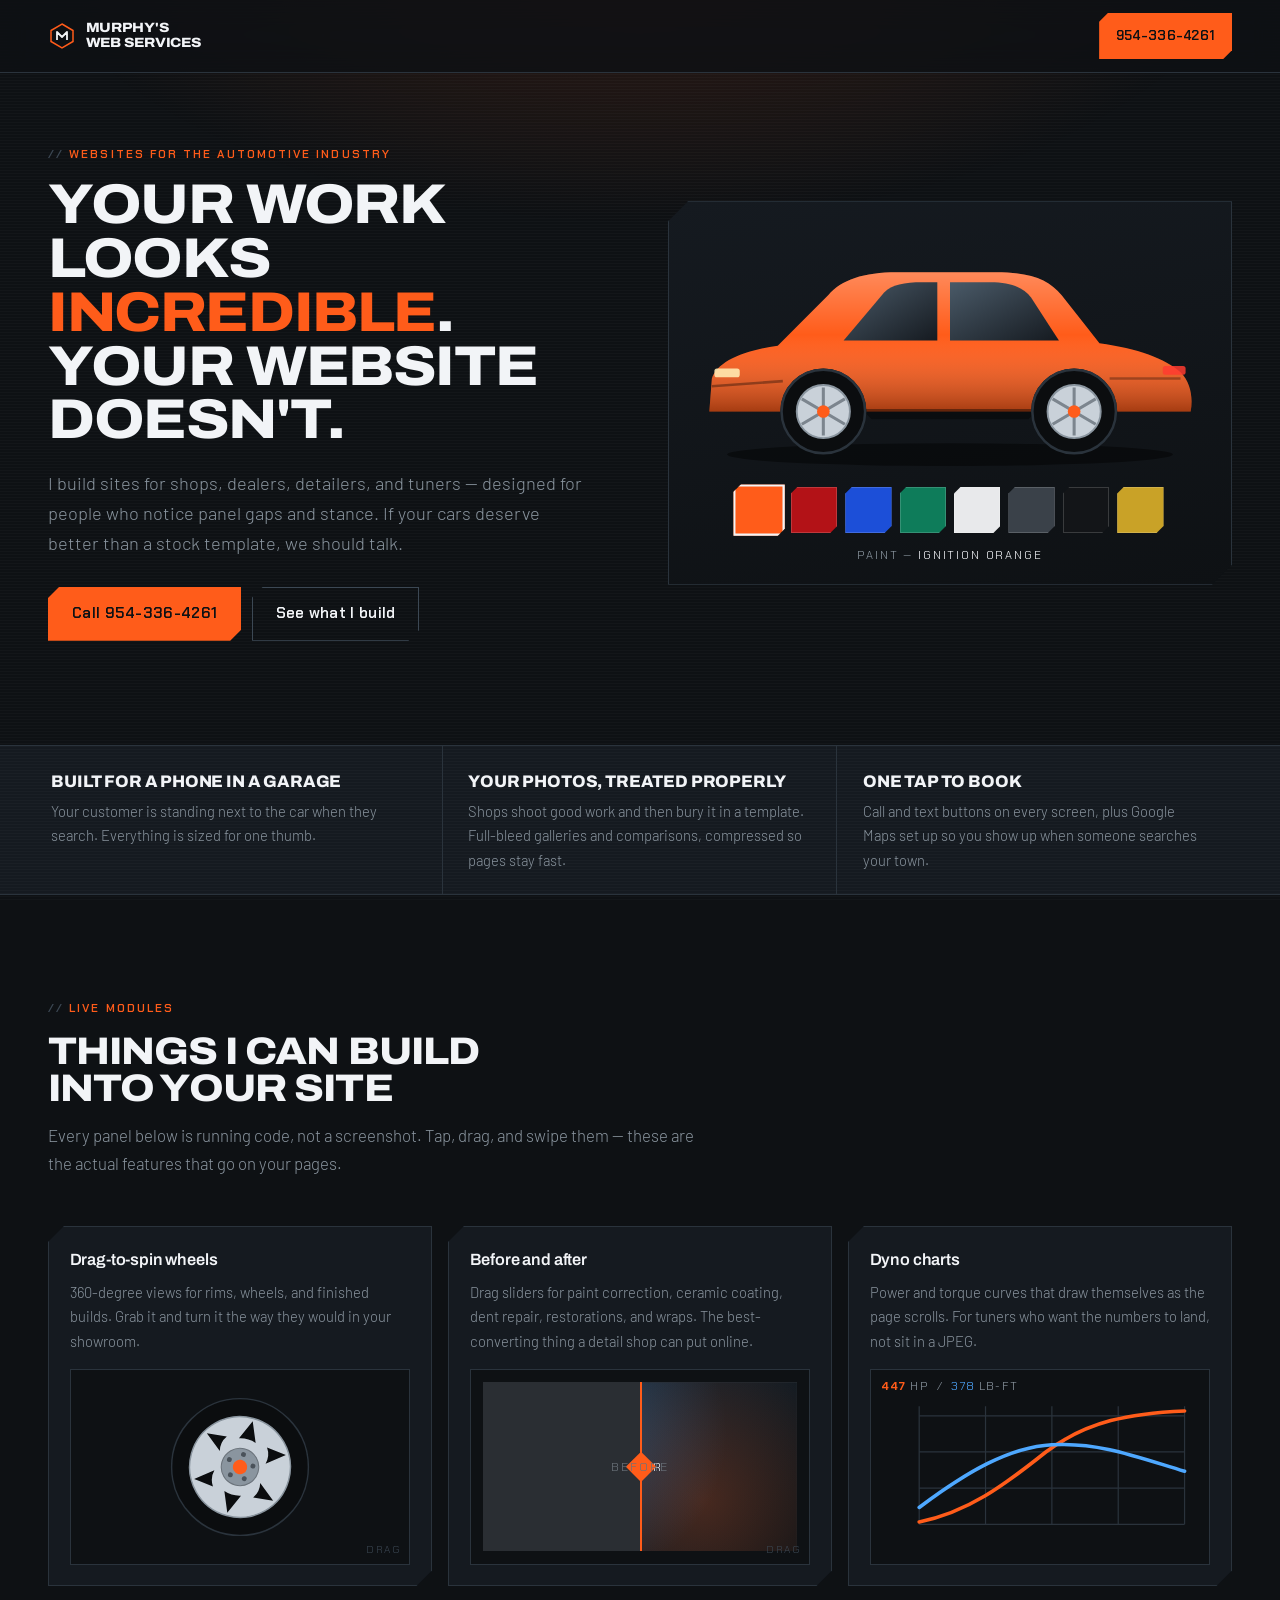
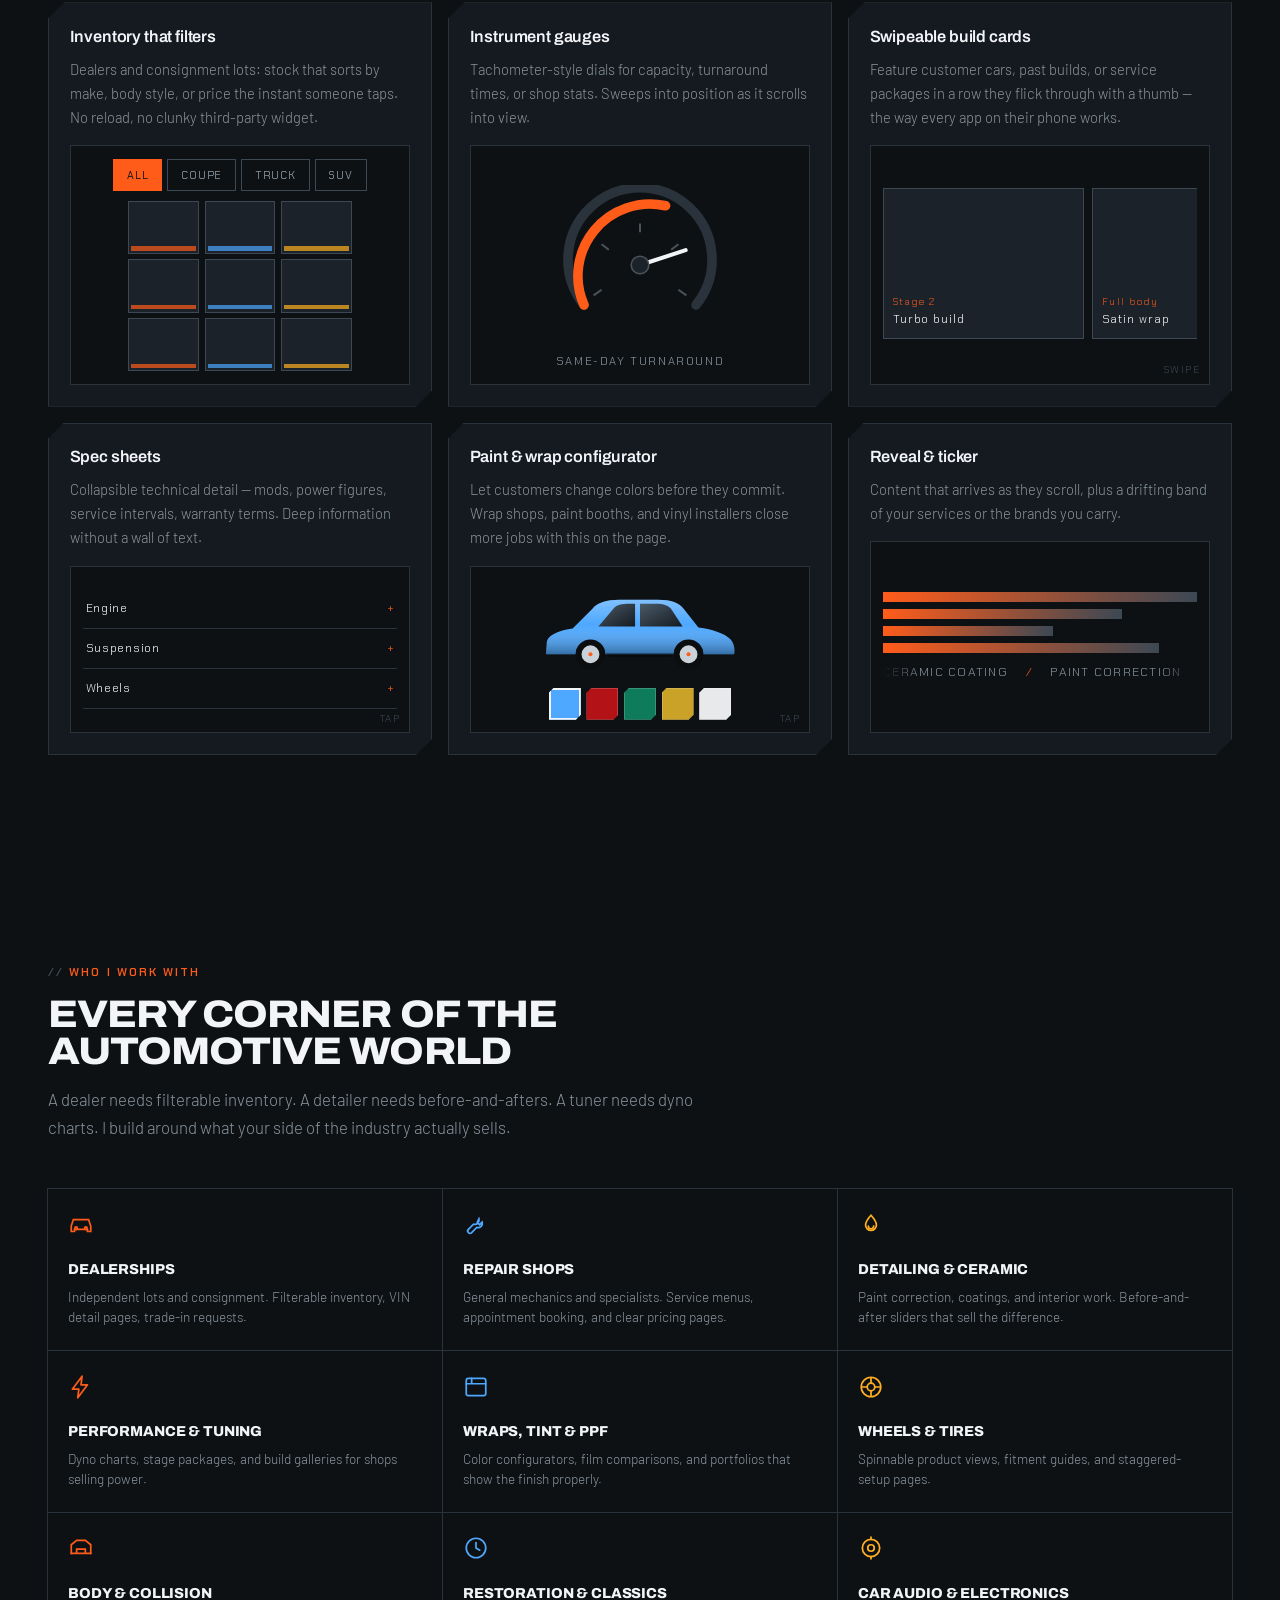
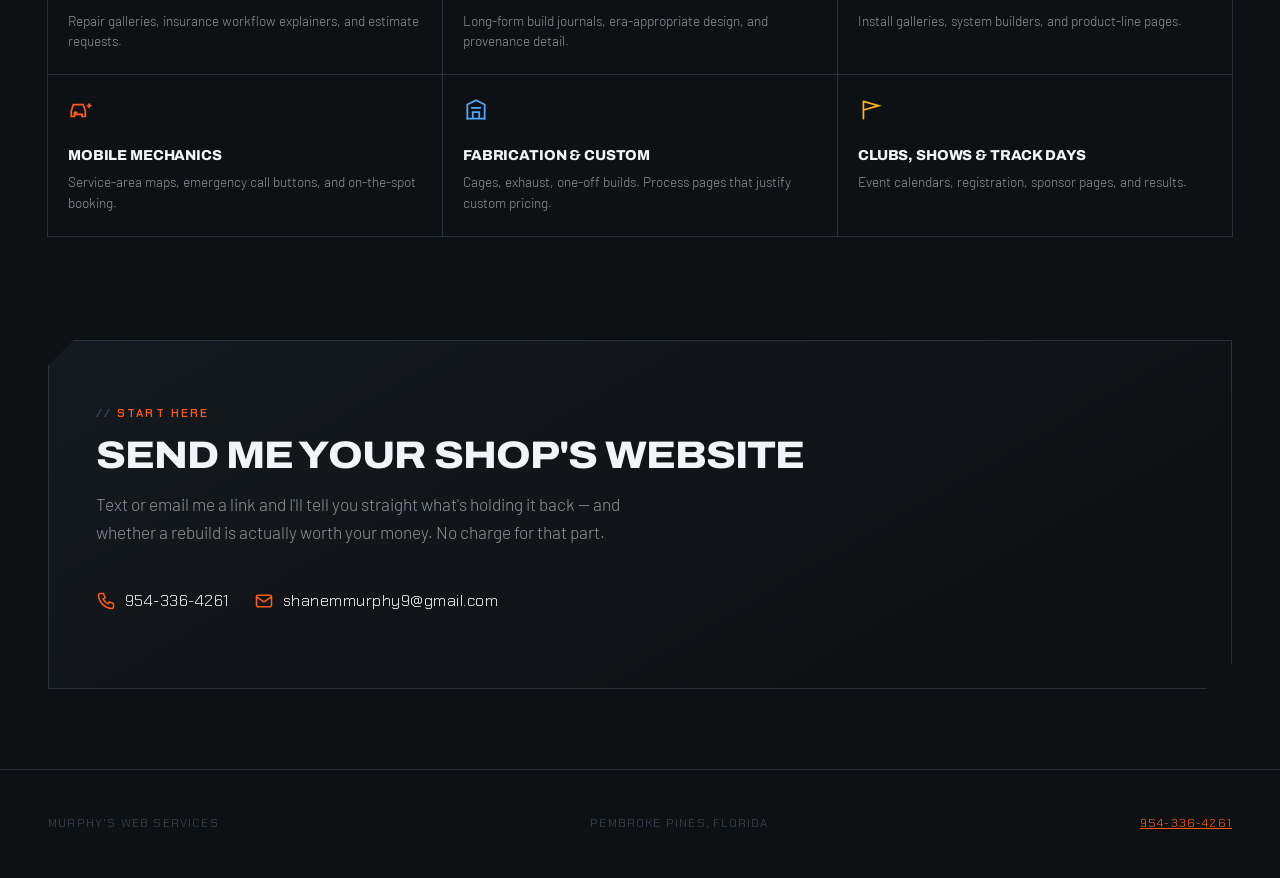
==== commit a98dfd36: "Add files via upload" ====
--- a/index.html
+++ b/index.html
@@ -2,14 +2,397 @@
 <html lang="en">
 <head>
 <meta charset="utf-8">
-<meta name="viewport" content="width=device-width, initial-scale=1">
+<meta name="viewport" content="width=device-width, initial-scale=1, viewport-fit=cover">
 <title>Murphy's Web Services — Websites for the automotive industry</title>
 <meta name="description" content="Custom websites for shops, dealers, detailers, and tuners across South Florida. Built by someone who cares how it looks.">
 <meta name="theme-color" content="#0E1114">
 <link rel="preconnect" href="https://fonts.googleapis.com">
 <link rel="preconnect" href="https://fonts.gstatic.com" crossorigin>
 <link href="https://fonts.googleapis.com/css2?family=Archivo:wdth,wght@75..125,600;75..125,800&family=Barlow:wght@300;400;500;600&family=Chakra+Petch:wght@500;600&display=swap" rel="stylesheet">
-<link rel="stylesheet" href="style.css">
+<style>
+:root{
+  --asphalt:#0E1114;
+  --panel:#151A20;
+  --panel-2:#1B2229;
+  --steel:#2A333C;
+  --steel-hot:#3C4854;
+  --ignition:#FF5C1A;
+  --amber:#FFB020;
+  --coolant:#4EA8FF;
+  --chalk:#F2F4F7;
+  --muted:#8A959F;
+}
+
+*,*::before,*::after{box-sizing:border-box;}
+img,svg,canvas,video{max-width:100%;}
+html{scroll-behavior:smooth;-webkit-text-size-adjust:100%;overflow-x:clip;}
+
+body{
+  margin:0;
+  background:var(--asphalt);
+  color:var(--chalk);
+  font-family:Barlow,system-ui,sans-serif;
+  font-weight:300;
+  font-size:1.0625rem;
+  line-height:1.65;
+  overflow-x:clip;
+  -webkit-font-smoothing:antialiased;
+}
+
+h1,h2{
+  font-family:Archivo,system-ui,sans-serif;
+  font-weight:800;
+  font-variation-settings:"wdth" 112;
+  text-transform:uppercase;
+  line-height:.96;
+  letter-spacing:-.025em;
+  margin:0;
+}
+
+h1{font-size:clamp(2.1rem,7vw,3.5rem);overflow-wrap:break-word;text-wrap:balance;max-width:15ch;}
+h2{font-size:clamp(1.6rem,4.6vw,2.4rem);overflow-wrap:break-word;text-wrap:balance;}
+
+h3{
+  font-family:Archivo,sans-serif;
+  font-weight:600;
+  font-variation-settings:"wdth" 100;
+  font-size:1.02rem;
+  letter-spacing:-.01em;
+  margin:0;
+}
+
+p{margin:0 0 1rem;}
+a{color:var(--ignition);}
+
+.wrap{
+  width:min(74rem,100% - 2.2rem);
+  margin-inline:auto;position:relative;z-index:2;
+  padding-left:env(safe-area-inset-left);
+  padding-right:env(safe-area-inset-right);
+}
+section{padding-block:clamp(3.5rem,10vw,6.5rem);position:relative;}
+:focus-visible{outline:2px solid var(--amber);outline-offset:3px;}
+
+.tag{
+  font-family:"Chakra Petch",monospace;
+  font-size:.72rem;
+  font-weight:600;
+  letter-spacing:.18em;
+  text-transform:uppercase;
+  color:var(--ignition);
+  display:block;
+  margin-bottom:.9rem;
+}
+
+.tag::before{content:"// ";color:var(--steel-hot);}
+
+/* ===== texture ===== */
+body::before{
+  content:"";
+  position:fixed;inset:0;z-index:0;pointer-events:none;
+  background:
+    radial-gradient(ellipse 70% 50% at 50% -10%,rgba(255,92,26,.16),transparent 70%),
+    repeating-linear-gradient(0deg,rgba(255,255,255,.022) 0 1px,transparent 1px 3px);
+}
+
+/* ===== header ===== */
+.bar{
+  position:sticky;top:0;z-index:60;
+  background:rgba(14,17,20,.82);
+  -webkit-backdrop-filter:blur(14px);
+  backdrop-filter:blur(14px);
+  border-bottom:1px solid var(--steel);
+}
+.bar .wrap{display:flex;align-items:center;justify-content:space-between;gap:.75rem;padding-block:.8rem;}
+
+.logo{
+  display:flex;align-items:center;gap:.6rem;text-decoration:none;color:var(--chalk);
+  font-family:Archivo,sans-serif;font-weight:800;font-variation-settings:"wdth" 112;
+  text-transform:uppercase;font-size:.84rem;letter-spacing:-.01em;line-height:1.1;
+  min-height:44px;
+}
+.logo svg{flex:none;}
+
+.pill{
+  font-family:"Chakra Petch",monospace;font-weight:600;font-size:.85rem;letter-spacing:.02em;
+  text-decoration:none;color:var(--asphalt);background:var(--ignition);
+  padding:.75rem 1.05rem;min-height:44px;display:inline-flex;align-items:center;white-space:nowrap;
+  clip-path:polygon(9px 0,100% 0,100% calc(100% - 9px),calc(100% - 9px) 100%,0 100%,0 9px);
+}
+.pill:active{transform:translateY(1px);}
+
+/* ===== hero ===== */
+.hero{padding-top:clamp(2.5rem,8vw,4.5rem);overflow:hidden;}
+.hero h1 em{font-style:normal;color:var(--ignition);}
+.hero .lede{font-size:1.14rem;color:var(--muted);margin-top:1.3rem;max-width:34rem;}
+.hero-cta{display:flex;flex-wrap:wrap;gap:.65rem;margin-top:1.8rem;}
+
+.btn{
+  font-family:"Chakra Petch",monospace;font-weight:600;font-size:.95rem;letter-spacing:.02em;
+  text-decoration:none;padding:.9rem 1.5rem;border:none;cursor:pointer;display:inline-block;
+  color:var(--asphalt);background:var(--ignition);
+  clip-path:polygon(11px 0,100% 0,100% calc(100% - 11px),calc(100% - 11px) 100%,0 100%,0 11px);
+}
+.btn:active{transform:translateY(1px);}
+.btn-ghost{background:transparent;color:var(--chalk);box-shadow:inset 0 0 0 1px var(--steel-hot);}
+
+/* paint configurator */
+.rig{margin-top:2.5rem;}
+
+.car-stage{
+  background:linear-gradient(170deg,var(--panel),var(--asphalt));
+  box-shadow:inset 0 0 0 1px var(--steel);
+  padding:1.1rem 1rem 1.2rem;
+  clip-path:polygon(20px 0,100% 0,100% calc(100% - 20px),calc(100% - 20px) 100%,0 100%,0 20px);
+}
+
+.car-stage svg{width:100%;height:auto;display:block;}
+
+.swatches{display:flex;gap:.5rem;flex-wrap:wrap;justify-content:center;margin-top:.9rem;}
+
+.sw{
+  width:2.9rem;height:2.9rem;min-width:44px;min-height:44px;border:none;cursor:pointer;padding:0;
+  clip-path:polygon(7px 0,100% 0,100% calc(100% - 7px),calc(100% - 7px) 100%,0 100%,0 7px);
+  box-shadow:inset 0 0 0 1px rgba(255,255,255,.16);
+  transition:transform .18s ease;
+}
+.sw[aria-pressed="true"]{box-shadow:inset 0 0 0 2px var(--chalk);transform:scale(1.12);}
+
+.sw-label{
+  font-family:"Chakra Petch",monospace;font-size:.72rem;letter-spacing:.16em;
+  text-transform:uppercase;color:var(--muted);text-align:center;margin-top:.85rem;
+}
+
+.sw-name{color:var(--chalk);}
+
+@media(min-width:62rem){
+  .hero .wrap{display:grid;grid-template-columns:minmax(0,1fr) minmax(0,1fr);gap:3.5rem;align-items:center;}
+  .rig{margin-top:0;}
+}
+
+/* ===== stat strip ===== */
+.strip{
+  border-block:1px solid var(--steel);
+  background:var(--panel);
+}
+.strip .wrap{display:grid;grid-template-columns:minmax(0,1fr);gap:0;}
+@media(min-width:44rem){.strip .wrap{grid-template-columns:repeat(3,minmax(0,1fr));}}
+
+.stat{padding:1.4rem .2rem;border-bottom:1px solid var(--steel);}
+@media(min-width:44rem){
+  .stat{border-bottom:none;border-right:1px solid var(--steel);padding-inline:1.6rem;}
+  .stat:first-child{padding-left:.2rem;}
+  .stat:last-child{border-right:none;}
+}
+.stat b{
+  font-family:Archivo,sans-serif;font-weight:800;font-variation-settings:"wdth" 100;
+  font-size:1.05rem;display:block;text-transform:uppercase;letter-spacing:-.01em;
+}
+.stat span{color:var(--muted);font-size:.92rem;display:block;margin-top:.2rem;}
+
+/* ===== heads ===== */
+.head{max-width:42rem;margin-bottom:clamp(2rem,6vw,3rem);}
+.head p{color:var(--muted);margin-top:1rem;font-size:1.05rem;}
+
+/* ===== demos ===== */
+.demos{display:grid;grid-template-columns:minmax(0,1fr);gap:1rem;}
+@media(min-width:44rem){.demos{grid-template-columns:repeat(2,minmax(0,1fr));}}
+@media(min-width:70rem){.demos{grid-template-columns:repeat(3,minmax(0,1fr));}}
+
+.demo{
+  background:var(--panel);
+  box-shadow:inset 0 0 0 1px var(--steel);
+  padding:1.35rem;
+  display:flex;flex-direction:column;min-height:18rem;min-width:0;
+  clip-path:polygon(16px 0,100% 0,100% calc(100% - 16px),calc(100% - 16px) 100%,0 100%,0 16px);
+}
+.demo h3{margin-bottom:.35rem;}
+.demo > p{font-size:.92rem;color:var(--muted);margin:0 0 1rem;}
+
+.stage{
+  flex:1;min-width:0;min-height:9rem;background:var(--asphalt);
+  box-shadow:inset 0 0 0 1px var(--steel);
+  display:flex;align-items:center;justify-content:center;
+  position:relative;overflow:hidden;padding:.85rem;
+}
+
+.tap{
+  position:absolute;bottom:.4rem;right:.65rem;
+  font-family:"Chakra Petch",monospace;font-size:.65rem;letter-spacing:.14em;
+  text-transform:uppercase;color:var(--steel-hot);pointer-events:none;
+}
+
+/* rim spinner */
+.rim-wrap{width:9rem;max-width:70%;touch-action:pan-y;cursor:grab;-webkit-user-select:none;user-select:none;}
+.rim-wrap:active{cursor:grabbing;}
+.rim-wrap svg{width:100%;height:auto;display:block;}
+
+/* dyno */
+.dyno{width:100%;height:100%;}
+.dyno svg{width:100%;height:auto;display:block;}
+.dyno path.curve{stroke-dasharray:520;stroke-dashoffset:520;transition:stroke-dashoffset 1.8s cubic-bezier(.3,.8,.4,1);}
+.dyno.on path.curve{stroke-dashoffset:0;}
+.dyno-read{
+  position:absolute;top:.5rem;left:.7rem;
+  font-family:"Chakra Petch",monospace;font-size:.72rem;letter-spacing:.1em;color:var(--muted);
+}
+.dyno-read b{color:var(--ignition);}
+.dyno-read i{font-style:normal;color:var(--coolant);}
+
+/* gauge */
+.gauge{width:10rem;max-width:80%;}
+.gauge svg{width:100%;height:auto;display:block;}
+.gauge .needle{transform-box:view-box;transform-origin:100px 100px;transform:rotate(-120deg);transition:transform 1.9s cubic-bezier(.25,1.1,.4,1);}
+.gauge.on .needle{transform:rotate(72deg);}
+#rimSpin{transform-box:view-box;transform-origin:100px 100px;}
+.gauge-val{
+  position:absolute;bottom:.9rem;left:0;right:0;text-align:center;
+  font-family:"Chakra Petch",monospace;font-size:.72rem;letter-spacing:.14em;text-transform:uppercase;color:var(--muted);
+}
+
+/* inventory filter */
+.stage-col{flex-direction:column;gap:.6rem;}
+.chips{display:flex;gap:.3rem;flex-wrap:wrap;justify-content:center;}
+.chip{
+  font-family:"Chakra Petch",monospace;font-size:.68rem;letter-spacing:.08em;text-transform:uppercase;
+  padding:.45rem .8rem;min-height:32px;border:1px solid var(--steel-hot);background:transparent;color:var(--muted);cursor:pointer;
+}
+.chip[aria-pressed="true"]{background:var(--ignition);border-color:var(--ignition);color:var(--asphalt);}
+.inv{display:grid;grid-template-columns:repeat(3,1fr);gap:.35rem;width:100%;max-width:14rem;}
+.car-tile{
+  aspect-ratio:4/3;background:var(--panel-2);box-shadow:inset 0 0 0 1px var(--steel-hot);
+  transition:opacity .3s ease,transform .3s ease;
+  display:flex;align-items:flex-end;padding:.2rem;
+}
+.car-tile::after{content:"";height:.28rem;width:100%;background:var(--ignition);opacity:.7;}
+.car-tile[data-k="b"]::after{background:var(--coolant);}
+.car-tile[data-k="c"]::after{background:var(--amber);}
+.car-tile.off{opacity:.14;transform:scale(.8);}
+
+/* before after */
+.ba{position:relative;width:100%;height:100%;min-height:8.5rem;overflow:hidden;}
+.ba-half{position:absolute;inset:0;display:flex;align-items:center;justify-content:center;
+  font-family:"Chakra Petch",monospace;font-size:.78rem;letter-spacing:.16em;text-transform:uppercase;}
+.ba-old{background:#2A2E33;color:#6B737B;}
+.ba-new{background:linear-gradient(135deg,#1F2A36,#0F1418);color:var(--chalk);clip-path:inset(0 0 0 var(--sp,50%));}
+.ba-new::before{
+  content:"";position:absolute;inset:0;
+  background:radial-gradient(circle at 30% 30%,rgba(78,168,255,.28),transparent 60%),
+             radial-gradient(circle at 70% 70%,rgba(255,92,26,.22),transparent 60%);
+}
+.ba-half span{position:relative;z-index:2;}
+.ba-line{position:absolute;top:0;bottom:0;left:var(--sp,50%);width:2px;background:var(--ignition);pointer-events:none;}
+.ba-line::after{
+  content:"";position:absolute;top:50%;left:50%;transform:translate(-50%,-50%);
+  width:1.9rem;height:1.9rem;background:var(--ignition);
+  clip-path:polygon(50% 0,100% 50%,50% 100%,0 50%);
+}
+.ba input{position:absolute;inset:0;width:100%;height:100%;opacity:0;margin:0;cursor:ew-resize;}
+
+/* swipe builds */
+.swipe{display:flex;gap:.5rem;overflow-x:auto;width:100%;scroll-snap-type:x mandatory;
+  -webkit-overflow-scrolling:touch;scrollbar-width:none;padding-bottom:.2rem;}
+.swipe::-webkit-scrollbar{display:none;}
+.swipe > div{
+  flex:none;width:64%;aspect-ratio:4/3;scroll-snap-align:center;
+  background:var(--panel-2);box-shadow:inset 0 0 0 1px var(--steel-hot);
+  display:flex;flex-direction:column;justify-content:flex-end;padding:.6rem;
+  font-family:"Chakra Petch",monospace;font-size:.72rem;letter-spacing:.08em;
+}
+.swipe > div small{color:var(--ignition);display:block;font-size:.62rem;letter-spacing:.16em;}
+
+/* spec sheet */
+.spec{width:100%;font-family:"Chakra Petch",monospace;font-size:.74rem;}
+.spec button{
+  width:100%;background:transparent;border:none;border-bottom:1px solid var(--steel);
+  color:var(--chalk);text-align:left;padding:.6rem .15rem;min-height:40px;cursor:pointer;
+  display:flex;justify-content:space-between;gap:.5rem;font:inherit;letter-spacing:.06em;
+}
+.spec button i{font-style:normal;color:var(--ignition);transition:transform .28s ease;}
+.spec button[aria-expanded="true"] i{transform:rotate(45deg);}
+.spec div{max-height:0;overflow:hidden;transition:max-height .3s ease;color:var(--muted);padding-inline:.15rem;font-size:.7rem;}
+.spec div.open{max-height:6rem;padding-block:.4rem;}
+
+/* reveal */
+.reveal-demo{width:100%;display:flex;flex-direction:column;gap:.45rem;}
+.reveal-demo span{
+  height:.62rem;background:linear-gradient(90deg,var(--ignition),var(--steel-hot));
+  opacity:0;transform:translateX(-20px);
+  transition:opacity .6s ease,transform .6s cubic-bezier(.25,.9,.35,1);
+}
+.reveal-demo.on span{opacity:1;transform:none;}
+.reveal-demo span:nth-child(2){width:76%;transition-delay:.1s;}
+.reveal-demo span:nth-child(3){width:54%;transition-delay:.2s;}
+.reveal-demo span:nth-child(4){width:88%;transition-delay:.3s;}
+
+/* ticker */
+.ticker{width:100%;max-width:100%;min-width:0;overflow:hidden;
+  -webkit-mask-image:linear-gradient(90deg,transparent,#000 12%,#000 88%,transparent);
+  mask-image:linear-gradient(90deg,transparent,#000 12%,#000 88%,transparent);}
+.ticker-run{display:flex;gap:1.1rem;width:max-content;animation:run 20s linear infinite;
+  font-family:"Chakra Petch",monospace;font-size:.78rem;letter-spacing:.1em;text-transform:uppercase;color:var(--muted);}
+@keyframes run{to{transform:translateX(-50%);}}
+
+/* ===== segments ===== */
+.segs{display:grid;grid-template-columns:minmax(0,1fr);gap:1px;background:var(--steel);box-shadow:0 0 0 1px var(--steel);}
+@media(min-width:36rem){.segs{grid-template-columns:repeat(2,minmax(0,1fr));}}
+@media(min-width:58rem){.segs{grid-template-columns:repeat(3,minmax(0,1fr));}}
+
+.seg{background:var(--asphalt);padding:1.4rem 1.25rem;transition:background .22s ease;}
+.seg:hover{background:var(--panel);}
+.seg i{display:block;color:var(--ignition);margin-bottom:.85rem;}
+.seg:nth-child(3n+2) i{color:var(--coolant);}
+.seg:nth-child(3n+3) i{color:var(--amber);}
+.seg b{
+  font-family:Archivo,sans-serif;font-weight:800;font-variation-settings:"wdth" 100;
+  text-transform:uppercase;font-size:.9rem;letter-spacing:-.01em;display:block;
+}
+.seg small{color:var(--muted);font-size:.85rem;line-height:1.5;display:block;margin-top:.3rem;}
+
+/* ===== close ===== */
+.close{
+  background:linear-gradient(150deg,var(--panel),var(--asphalt) 75%);
+  box-shadow:inset 0 0 0 1px var(--steel);
+  padding:clamp(2.5rem,9vw,4rem) clamp(1.2rem,5vw,3rem);
+  clip-path:polygon(26px 0,100% 0,100% calc(100% - 26px),calc(100% - 26px) 100%,0 100%,0 26px);
+  margin-bottom:clamp(3rem,8vw,5rem);
+}
+.close p{color:var(--muted);font-size:1.08rem;margin-top:1rem;max-width:34rem;}
+.contact{display:flex;flex-direction:column;gap:.7rem;margin-top:1.9rem;}
+@media(min-width:38rem){.contact{flex-direction:row;flex-wrap:wrap;align-items:center;gap:1.6rem;}}
+
+.contact a{
+  font-family:"Chakra Petch",monospace;font-size:1rem;letter-spacing:.03em;
+  text-decoration:none;color:var(--chalk);display:flex;align-items:center;gap:.55rem;
+  overflow-wrap:anywhere;min-width:0;max-width:100%;min-height:48px;
+}
+.contact a:hover{color:var(--ignition);}
+.contact a svg{color:var(--ignition);flex:none;}
+
+footer{padding-block:2rem;padding-bottom:calc(2rem + env(safe-area-inset-bottom));border-top:1px solid var(--steel);
+  font-family:"Chakra Petch",monospace;font-size:.74rem;letter-spacing:.1em;text-transform:uppercase;color:var(--steel-hot);}
+footer .wrap{display:flex;flex-wrap:wrap;gap:.6rem 1.6rem;justify-content:space-between;align-items:center;}
+footer a{display:inline-flex;align-items:center;min-height:44px;}
+
+@media(prefers-reduced-motion:reduce){
+  *{animation:none !important;transition:none !important;}
+  .reveal-demo span{opacity:1;transform:none;}
+  .dyno path.curve{stroke-dashoffset:0;}
+  .gauge .needle{transform:rotate(72deg);}
+}
+
+
+/* ---- compact configurator in the demo panel ---- */
+.mini{width:100%;display:flex;flex-direction:column;align-items:center;gap:.6rem;min-width:0;}
+.mini svg{width:100%;max-width:13rem;height:auto;display:block;}
+.mini-sw{display:flex;gap:.35rem;flex-wrap:wrap;justify-content:center;}
+.mini-sw button{
+  width:1.9rem;height:1.9rem;min-width:32px;min-height:32px;border:none;cursor:pointer;padding:0;
+  clip-path:polygon(5px 0,100% 0,100% calc(100% - 5px),calc(100% - 5px) 100%,0 100%,0 5px);
+  box-shadow:inset 0 0 0 1px rgba(255,255,255,.18);
+}
+.mini-sw button[aria-pressed="true"]{box-shadow:inset 0 0 0 2px var(--chalk);}
+</style>
 </head>
 <body>
 
@@ -41,7 +424,7 @@
     </div>
 
     <div class="rig">
-      <div class="car-stage">
+      <div class="car-stage cfg">
         <svg viewBox="0 0 420 200" role="img" aria-label="Side profile of a car that changes paint color">
           <defs>
             <linearGradient id="paintGrad" x1="0" y1="0" x2="0" y2="1">
@@ -56,7 +439,7 @@
 
           <ellipse cx="210" cy="186" rx="176" ry="9" fill="#000" opacity=".45"/>
 
-          <path id="paint" d="M20,152 L22,126 C26,113 46,104 74,100 L114,60 C124,48 142,42 168,42 L246,42 C274,42 288,48 298,60 L328,98 C358,102 380,110 392,121 C400,129 402,141 400,152 Z" fill="#FF5C1A"/>
+          <path class="cfg-paint" d="M20,152 L22,126 C26,113 46,104 74,100 L114,60 C124,48 142,42 168,42 L246,42 C274,42 288,48 298,60 L328,98 C358,102 380,110 392,121 C400,129 402,141 400,152 Z" fill="#FF5C1A"/>
           <path d="M20,152 L22,126 C26,113 46,104 74,100 L114,60 C124,48 142,42 168,42 L246,42 C274,42 288,48 298,60 L328,98 C358,102 380,110 392,121 C400,129 402,141 400,152 Z" fill="url(#paintGrad)"/>
 
           <path d="M126,96 L158,58 C164,52 174,50 188,50 L200,50 L200,96 Z" fill="url(#glassGrad)"/>
@@ -92,7 +475,7 @@
           </g>
         </svg>
 
-        <div class="swatches" id="swatches">
+        <div class="swatches cfg-sw">
           <button class="sw" type="button" aria-pressed="true" style="background:#FF5C1A" data-c="#FF5C1A" data-n="Ignition Orange" aria-label="Ignition Orange"></button>
           <button class="sw" type="button" aria-pressed="false" style="background:#B31217" data-c="#B31217" data-n="Rosso Corsa" aria-label="Rosso Corsa"></button>
           <button class="sw" type="button" aria-pressed="false" style="background:#1C4FD8" data-c="#1C4FD8" data-n="Laguna Blue" aria-label="Laguna Blue"></button>
@@ -103,7 +486,7 @@
           <button class="sw" type="button" aria-pressed="false" style="background:#C9A227" data-c="#C9A227" data-n="Sunburst Gold" aria-label="Sunburst Gold"></button>
         </div>
 
-        <div class="sw-label">Paint &mdash; <span class="sw-name" id="swName">Ignition Orange</span></div>
+        <div class="sw-label">Paint &mdash; <span class="sw-name cfg-name">Ignition Orange</span></div>
       </div>
     </div>
   </div>
@@ -144,7 +527,7 @@
             <svg viewBox="0 0 200 200" role="img" aria-label="Drag to rotate the wheel">
               <circle cx="100" cy="100" r="96" fill="#0B0D0F"/>
               <circle cx="100" cy="100" r="95" fill="none" stroke="#2A333C" stroke-width="2"/>
-              <g id="rimSpin" style="transform-origin:100px 100px">
+              <g id="rimSpin">
                 <circle cx="100" cy="100" r="70" fill="#C9D1D9"/>
                 <circle cx="100" cy="100" r="70" fill="none" stroke="#8A959F" stroke-width="2"/>
                 <g fill="#0B0D0F">
@@ -271,12 +654,45 @@
 
       <article class="demo">
         <h3>Paint &amp; wrap configurator</h3>
-        <p>Let customers change colors on a vehicle before they commit. Wrap shops, paint booths, and vinyl installers close more jobs with this on the page.</p>
+        <p>Let customers change colors before they commit. Wrap shops, paint booths, and vinyl installers close more jobs with this on the page.</p>
         <div class="stage">
-          <div style="text-align:center;font-family:'Chakra Petch',monospace;font-size:.76rem;letter-spacing:.1em;line-height:1.9;color:var(--muted)">
-            RUNNING LIVE IN THE HERO<br>
-            <a href="#top" style="color:var(--ignition);text-decoration:none">&uarr; TAP A PAINT SWATCH</a>
+          <div class="mini cfg">
+            <svg viewBox="0 0 420 200" role="img" aria-label="Car that changes paint color">
+              <defs>
+                <linearGradient id="mPaint" x1="0" y1="0" x2="0" y2="1">
+                  <stop offset="0" stop-color="#fff" stop-opacity=".28"/>
+                  <stop offset=".45" stop-color="#fff" stop-opacity="0"/>
+                  <stop offset="1" stop-color="#000" stop-opacity=".35"/>
+                </linearGradient>
+                <linearGradient id="mGlass" x1="0" y1="0" x2="1" y2="1">
+                  <stop offset="0" stop-color="#4A5A68"/><stop offset="1" stop-color="#151A20"/>
+                </linearGradient>
+              </defs>
+              <path class="cfg-paint" d="M20,152 L22,126 C26,113 46,104 74,100 L114,60 C124,48 142,42 168,42 L246,42 C274,42 288,48 298,60 L328,98 C358,102 380,110 392,121 C400,129 402,141 400,152 Z" fill="#4EA8FF"/>
+              <path d="M20,152 L22,126 C26,113 46,104 74,100 L114,60 C124,48 142,42 168,42 L246,42 C274,42 288,48 298,60 L328,98 C358,102 380,110 392,121 C400,129 402,141 400,152 Z" fill="url(#mPaint)"/>
+              <path d="M126,96 L158,58 C164,52 174,50 188,50 L200,50 L200,96 Z" fill="url(#mGlass)"/>
+              <path d="M210,96 L210,50 L242,50 C258,50 268,54 274,62 L296,96 Z" fill="url(#mGlass)"/>
+              <path d="M140,150 L280,150 L272,158 L148,158 Z" fill="#000" opacity=".4"/>
+              <g>
+                <circle cx="110" cy="152" r="30" fill="#0B0D0F"/>
+                <circle cx="110" cy="152" r="18" fill="#C9D1D9"/>
+                <circle cx="110" cy="152" r="4" fill="#FF5C1A"/>
+              </g>
+              <g>
+                <circle cx="308" cy="152" r="30" fill="#0B0D0F"/>
+                <circle cx="308" cy="152" r="18" fill="#C9D1D9"/>
+                <circle cx="308" cy="152" r="4" fill="#FF5C1A"/>
+              </g>
+            </svg>
+            <div class="mini-sw cfg-sw">
+              <button type="button" aria-pressed="true" style="background:#4EA8FF" data-c="#4EA8FF" data-n="Laguna Blue" aria-label="Laguna Blue"></button>
+              <button type="button" aria-pressed="false" style="background:#B31217" data-c="#B31217" data-n="Rosso Corsa" aria-label="Rosso Corsa"></button>
+              <button type="button" aria-pressed="false" style="background:#0E7C5A" data-c="#0E7C5A" data-n="Racing Green" aria-label="British Racing Green"></button>
+              <button type="button" aria-pressed="false" style="background:#C9A227" data-c="#C9A227" data-n="Sunburst Gold" aria-label="Sunburst Gold"></button>
+              <button type="button" aria-pressed="false" style="background:#E8E9EB" data-c="#E8E9EB" data-n="Chalk White" aria-label="Chalk White"></button>
+            </div>
           </div>
+          <span class="tap">tap</span>
         </div>
       </article>
 
@@ -408,7 +824,201 @@
   </div>
 </footer>
 
-<script src="script.js"></script>
+<script>
+(function(){
+  'use strict';
+
+  var reduce = window.matchMedia('(prefers-reduced-motion: reduce)').matches;
+
+  /* ---------- paint configurators (hero + demo panel) ---------- */
+  document.querySelectorAll('.cfg').forEach(function(cfg){
+    var paint = cfg.querySelector('.cfg-paint');
+    var sw    = cfg.querySelector('.cfg-sw');
+    var name  = cfg.querySelector('.cfg-name');
+    if (!paint || !sw) return;
+
+    if (!reduce) paint.style.transition = 'fill .45s ease';
+
+    sw.addEventListener('click', function(e){
+      var b = e.target.closest('button');
+      if (!b || !sw.contains(b)) return;
+      sw.querySelectorAll('button').forEach(function(s){
+        s.setAttribute('aria-pressed', s === b ? 'true' : 'false');
+      });
+      paint.setAttribute('fill', b.dataset.c);
+      if (name) name.textContent = b.dataset.n;
+    });
+  });
+
+  /* ---------- drag-to-spin wheel ---------- */
+  (function(){
+    var wrap = document.getElementById('rimWrap');
+    var spin = document.getElementById('rimSpin');
+    if (!wrap || !spin) return;
+
+    var angle = 0, lastX = null, lastY = null, vel = 0, everDragged = false, axisLocked = null;
+
+    function apply(){ spin.style.transform = 'rotate(' + angle + 'deg)'; }
+
+    wrap.addEventListener('pointerdown', function(e){
+      lastX = e.clientX; lastY = e.clientY; axisLocked = null; vel = 0;
+      try { wrap.setPointerCapture(e.pointerId); } catch(err){}
+    });
+
+    wrap.addEventListener('pointermove', function(e){
+      if (lastX === null) return;
+      var dx = e.clientX - lastX;
+      var dy = e.clientY - lastY;
+
+      // decide once whether this gesture is a spin or a page scroll
+      if (axisLocked === null){
+        if (Math.abs(dx) < 3 && Math.abs(dy) < 3) return;
+        axisLocked = Math.abs(dx) > Math.abs(dy) ? 'x' : 'y';
+      }
+      if (axisLocked === 'y'){ lastX = e.clientX; lastY = e.clientY; return; }
+
+      lastX = e.clientX; lastY = e.clientY;
+      everDragged = true;
+      vel = dx * 0.9;
+      angle += vel;
+      apply();
+    });
+
+    function release(){ lastX = null; lastY = null; axisLocked = null; }
+    wrap.addEventListener('pointerup', release);
+    wrap.addEventListener('pointercancel', release);
+    wrap.addEventListener('lostpointercapture', release);
+
+    // keyboard support
+    wrap.tabIndex = 0;
+    wrap.setAttribute('role','slider');
+    wrap.setAttribute('aria-label','Rotate the wheel');
+    wrap.addEventListener('keydown', function(e){
+      if (e.key === 'ArrowLeft'){ angle -= 12; everDragged = true; apply(); e.preventDefault(); }
+      if (e.key === 'ArrowRight'){ angle += 12; everDragged = true; apply(); e.preventDefault(); }
+    });
+
+    apply();
+
+    if (!reduce){
+      (function loop(){
+        if (lastX === null){
+          if (Math.abs(vel) > 0.05){ angle += vel; vel *= 0.955; apply(); }
+          else if (!everDragged){ angle += 0.16; apply(); }
+        }
+        requestAnimationFrame(loop);
+      })();
+    }
+  })();
+
+  /* ---------- scroll-triggered animations ---------- */
+  function countTo(el, to, dur){
+    if (!el) return;
+    if (reduce){ el.textContent = to; return; }
+    var start = null;
+    function tick(t){
+      if (!start) start = t;
+      var p = Math.min((t - start) / dur, 1);
+      el.textContent = Math.round(to * (1 - Math.pow(1 - p, 3)));
+      if (p < 1) requestAnimationFrame(tick);
+    }
+    requestAnimationFrame(tick);
+  }
+
+  var targets = ['dyno','gauge','revealDemo']
+    .map(function(id){ return document.getElementById(id); })
+    .filter(Boolean);
+
+  function activate(el){
+    el.classList.add('on');
+    if (el.id === 'dyno'){
+      countTo(document.getElementById('hpVal'), 487, 1800);
+      countTo(document.getElementById('tqVal'), 412, 1800);
+    }
+  }
+
+  if ('IntersectionObserver' in window){
+    var io = new IntersectionObserver(function(entries){
+      entries.forEach(function(en){
+        if (!en.isIntersecting) return;
+        activate(en.target);
+        io.unobserve(en.target);
+      });
+    }, { threshold: 0.25, rootMargin: '0px 0px -10% 0px' });
+    targets.forEach(function(el){ io.observe(el); });
+  } else {
+    targets.forEach(activate);          // fallback: just show them
+  }
+
+  /* ---------- before / after slider ---------- */
+  (function(){
+    var r = document.getElementById('baRange'),
+        n = document.getElementById('baNew'),
+        l = document.getElementById('baLine');
+    if (!r || !n || !l) return;
+    function update(){
+      var v = r.value + '%';
+      n.style.setProperty('--sp', v);
+      l.style.setProperty('--sp', v);
+    }
+    r.addEventListener('input', update);
+    r.addEventListener('change', update);
+    update();
+  })();
+
+  /* ---------- inventory filter ---------- */
+  (function(){
+    var inv = document.getElementById('inv'), chips = document.getElementById('chips');
+    if (!inv || !chips) return;
+
+    var kinds = ['a','b','c'];
+    for (var i = 0; i < 9; i++){
+      var t = document.createElement('div');
+      t.className = 'car-tile';
+      t.dataset.k = kinds[i % 3];
+      inv.appendChild(t);
+    }
+
+    chips.addEventListener('click', function(e){
+      var b = e.target.closest('.chip');
+      if (!b || !chips.contains(b)) return;
+      chips.querySelectorAll('.chip').forEach(function(c){
+        c.setAttribute('aria-pressed', c === b ? 'true' : 'false');
+      });
+      var f = b.dataset.f;
+      inv.querySelectorAll('.car-tile').forEach(function(t){
+        t.classList.toggle('off', f !== 'all' && t.dataset.k !== f);
+      });
+    });
+  })();
+
+  /* ---------- spec sheet accordion ---------- */
+  (function(){
+    var spec = document.getElementById('spec');
+    if (!spec) return;
+    spec.addEventListener('click', function(e){
+      var b = e.target.closest('button');
+      if (!b || !spec.contains(b)) return;
+      var open = b.getAttribute('aria-expanded') === 'true';
+      b.setAttribute('aria-expanded', open ? 'false' : 'true');
+      var panel = b.nextElementSibling;
+      if (panel) panel.classList.toggle('open', !open);
+    });
+  })();
+
+  /* ---------- services ticker ---------- */
+  (function(){
+    var run = document.getElementById('tickRun');
+    if (!run) return;
+    var items = ['Ceramic coating','Paint correction','Vinyl wrap','Window tint',
+                 'PPF','Dyno tuning','Wheels & tires','Detailing'];
+    var sep = ' <span style="color:#FF5C1A">/</span> ';
+    var once = items.join(sep) + sep;
+    run.innerHTML = once + once;   // two copies so the -50% loop is seamless
+  })();
+
+})();
+</script>
 
 </body>
 </html>
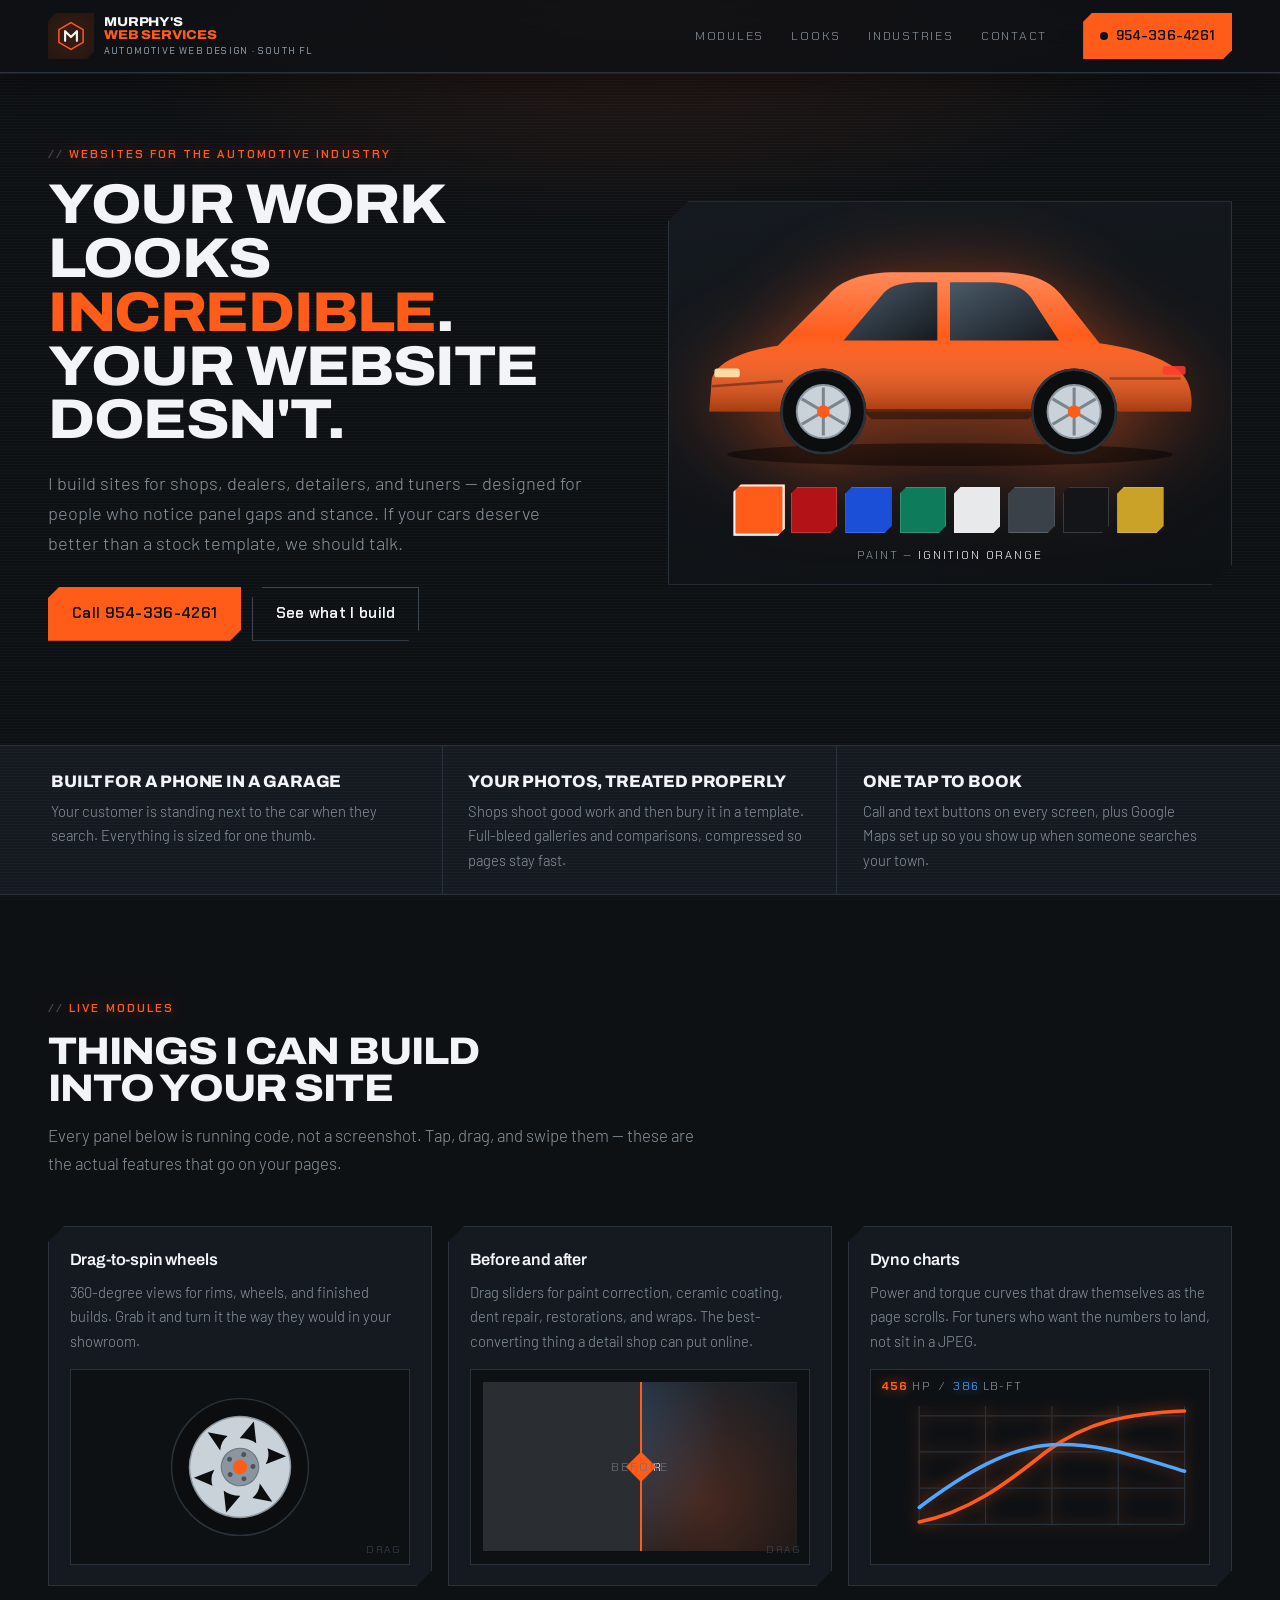
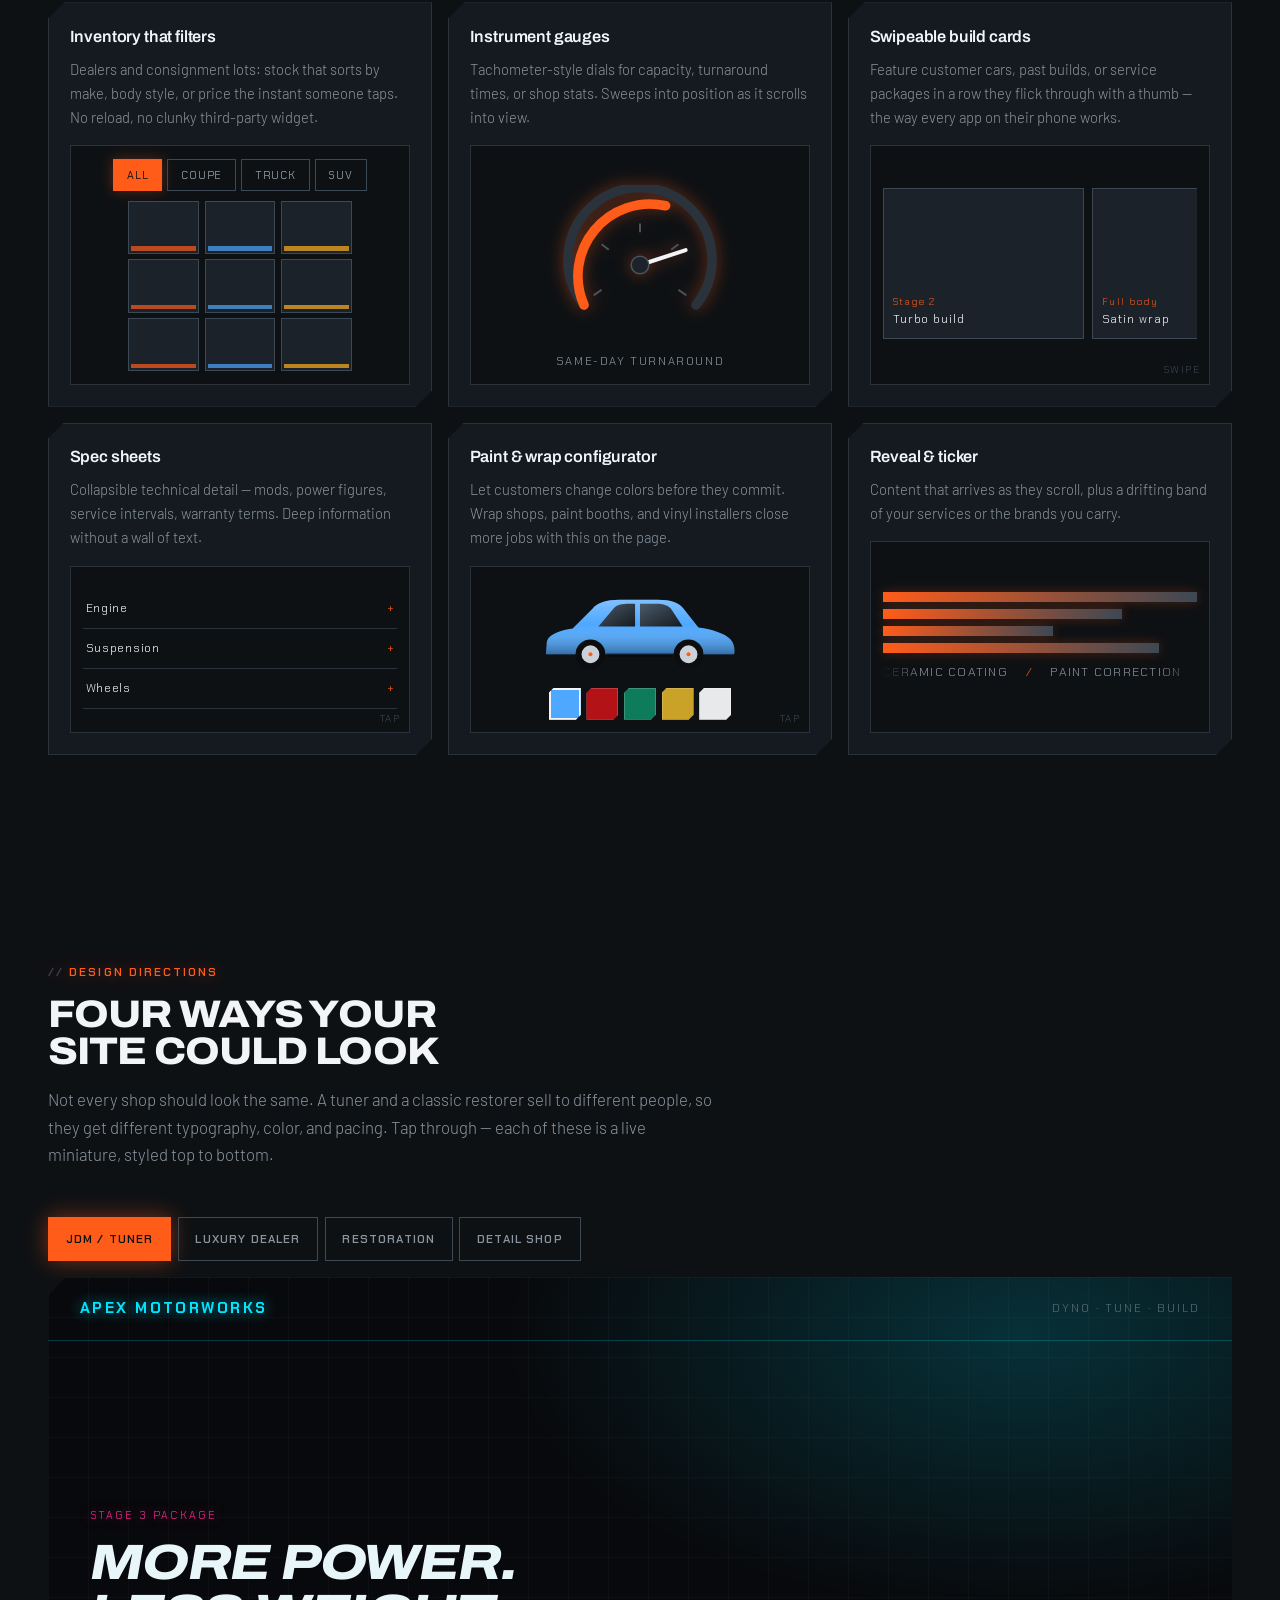
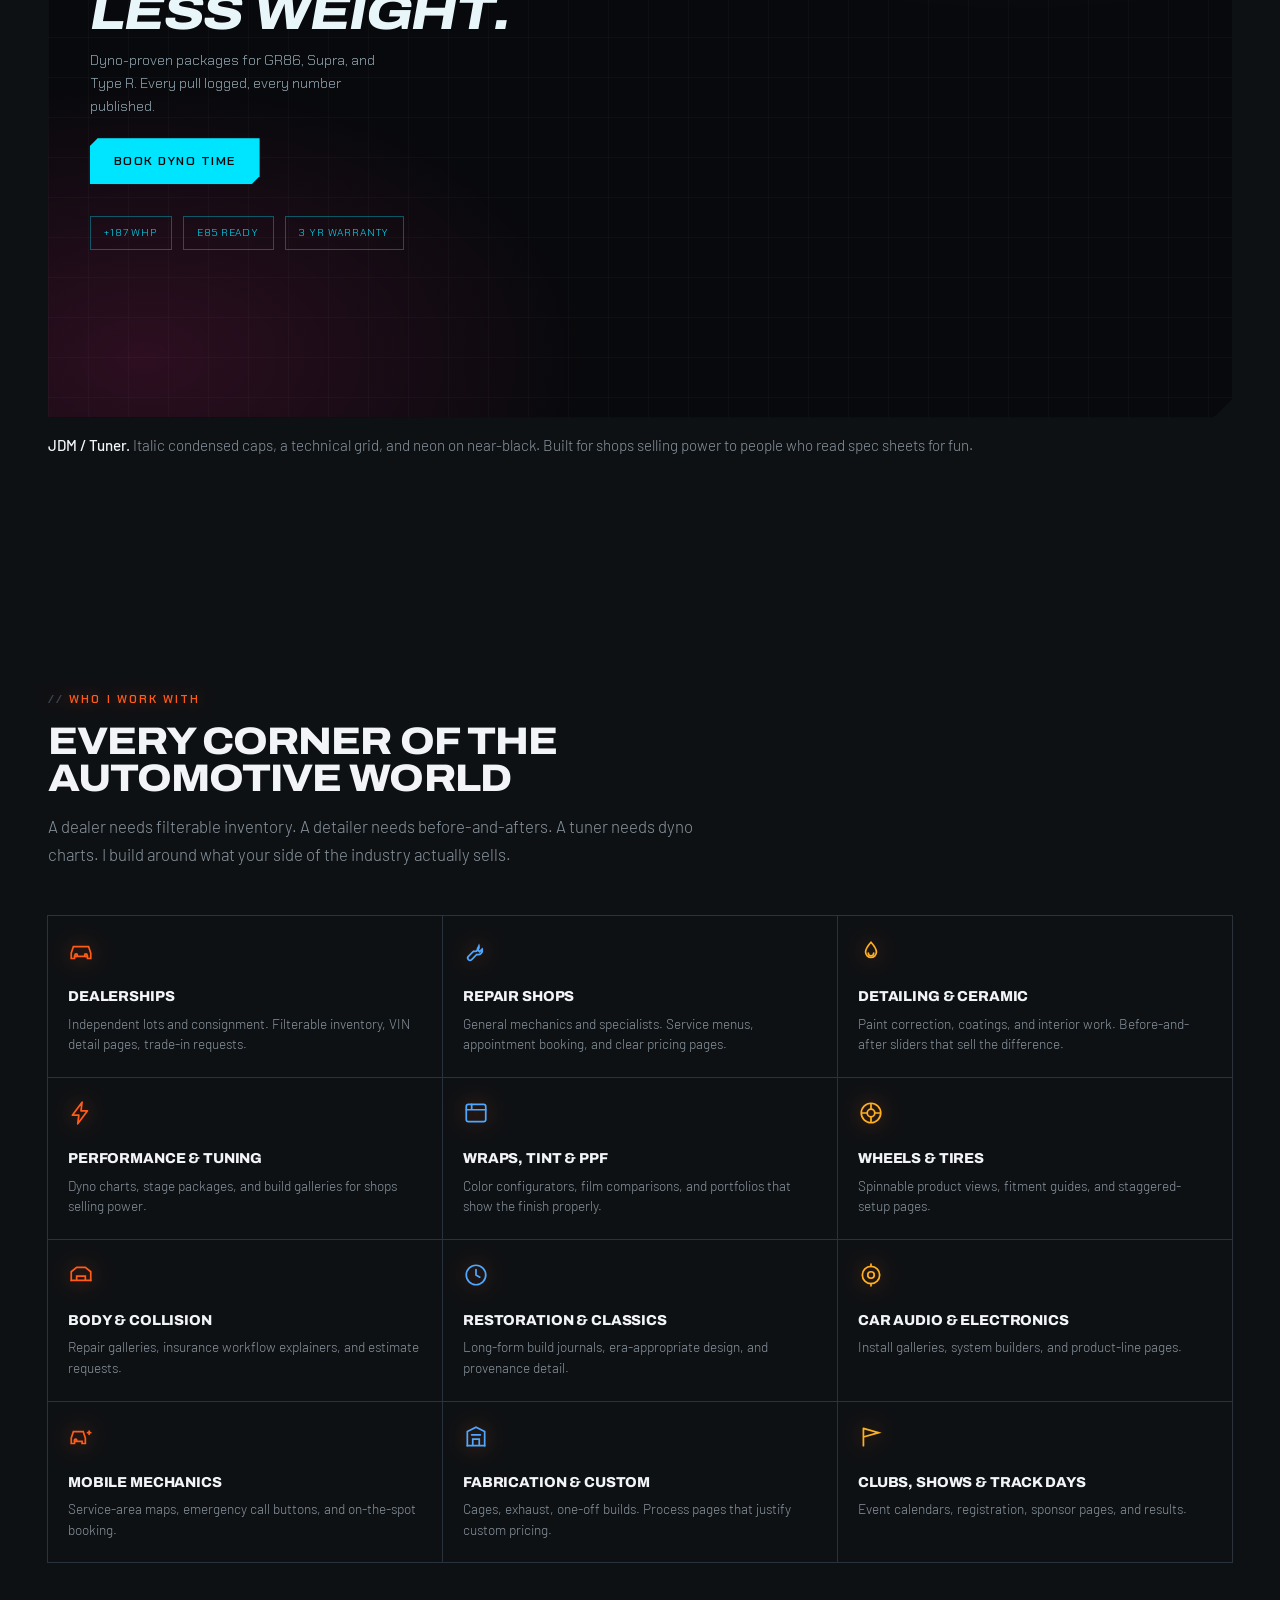
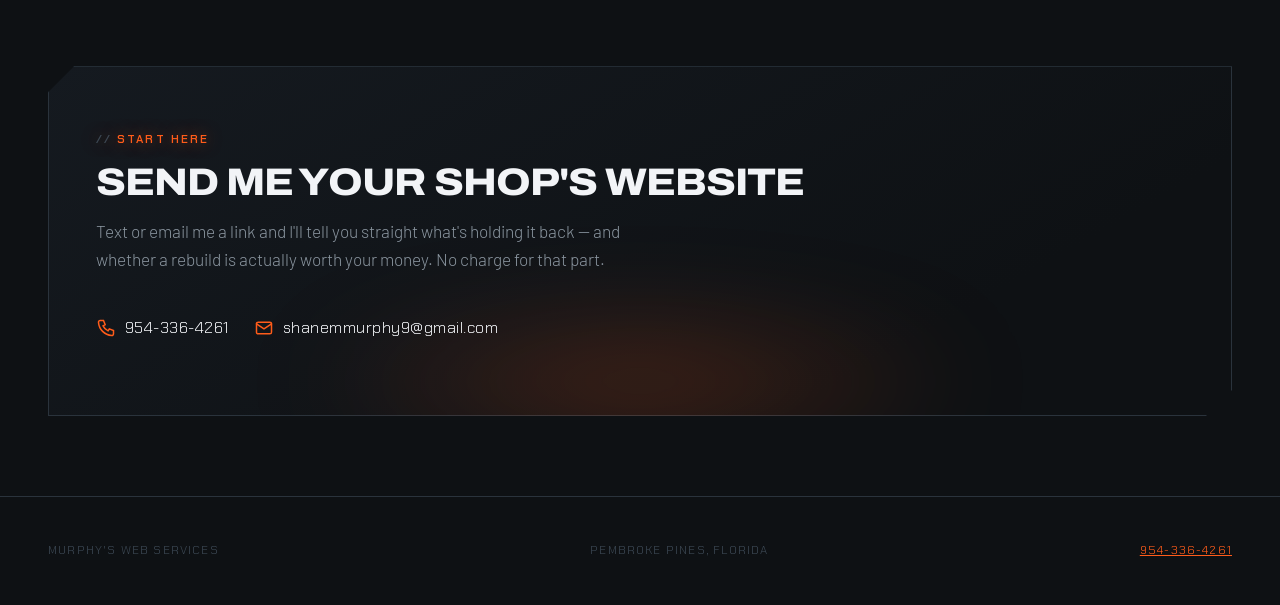
==== commit 4cdc2c71: "Add files via upload" ====
--- a/index.html
+++ b/index.html
@@ -8,404 +8,37 @@
 <meta name="theme-color" content="#0E1114">
 <link rel="preconnect" href="https://fonts.googleapis.com">
 <link rel="preconnect" href="https://fonts.gstatic.com" crossorigin>
-<link href="https://fonts.googleapis.com/css2?family=Archivo:wdth,wght@75..125,600;75..125,800&family=Barlow:wght@300;400;500;600&family=Chakra+Petch:wght@500;600&display=swap" rel="stylesheet">
-<style>
-:root{
-  --asphalt:#0E1114;
-  --panel:#151A20;
-  --panel-2:#1B2229;
-  --steel:#2A333C;
-  --steel-hot:#3C4854;
-  --ignition:#FF5C1A;
-  --amber:#FFB020;
-  --coolant:#4EA8FF;
-  --chalk:#F2F4F7;
-  --muted:#8A959F;
-}
-
-*,*::before,*::after{box-sizing:border-box;}
-img,svg,canvas,video{max-width:100%;}
-html{scroll-behavior:smooth;-webkit-text-size-adjust:100%;overflow-x:clip;}
-
-body{
-  margin:0;
-  background:var(--asphalt);
-  color:var(--chalk);
-  font-family:Barlow,system-ui,sans-serif;
-  font-weight:300;
-  font-size:1.0625rem;
-  line-height:1.65;
-  overflow-x:clip;
-  -webkit-font-smoothing:antialiased;
-}
-
-h1,h2{
-  font-family:Archivo,system-ui,sans-serif;
-  font-weight:800;
-  font-variation-settings:"wdth" 112;
-  text-transform:uppercase;
-  line-height:.96;
-  letter-spacing:-.025em;
-  margin:0;
-}
-
-h1{font-size:clamp(2.1rem,7vw,3.5rem);overflow-wrap:break-word;text-wrap:balance;max-width:15ch;}
-h2{font-size:clamp(1.6rem,4.6vw,2.4rem);overflow-wrap:break-word;text-wrap:balance;}
-
-h3{
-  font-family:Archivo,sans-serif;
-  font-weight:600;
-  font-variation-settings:"wdth" 100;
-  font-size:1.02rem;
-  letter-spacing:-.01em;
-  margin:0;
-}
-
-p{margin:0 0 1rem;}
-a{color:var(--ignition);}
-
-.wrap{
-  width:min(74rem,100% - 2.2rem);
-  margin-inline:auto;position:relative;z-index:2;
-  padding-left:env(safe-area-inset-left);
-  padding-right:env(safe-area-inset-right);
-}
-section{padding-block:clamp(3.5rem,10vw,6.5rem);position:relative;}
-:focus-visible{outline:2px solid var(--amber);outline-offset:3px;}
-
-.tag{
-  font-family:"Chakra Petch",monospace;
-  font-size:.72rem;
-  font-weight:600;
-  letter-spacing:.18em;
-  text-transform:uppercase;
-  color:var(--ignition);
-  display:block;
-  margin-bottom:.9rem;
-}
-
-.tag::before{content:"// ";color:var(--steel-hot);}
-
-/* ===== texture ===== */
-body::before{
-  content:"";
-  position:fixed;inset:0;z-index:0;pointer-events:none;
-  background:
-    radial-gradient(ellipse 70% 50% at 50% -10%,rgba(255,92,26,.16),transparent 70%),
-    repeating-linear-gradient(0deg,rgba(255,255,255,.022) 0 1px,transparent 1px 3px);
-}
-
-/* ===== header ===== */
-.bar{
-  position:sticky;top:0;z-index:60;
-  background:rgba(14,17,20,.82);
-  -webkit-backdrop-filter:blur(14px);
-  backdrop-filter:blur(14px);
-  border-bottom:1px solid var(--steel);
-}
-.bar .wrap{display:flex;align-items:center;justify-content:space-between;gap:.75rem;padding-block:.8rem;}
-
-.logo{
-  display:flex;align-items:center;gap:.6rem;text-decoration:none;color:var(--chalk);
-  font-family:Archivo,sans-serif;font-weight:800;font-variation-settings:"wdth" 112;
-  text-transform:uppercase;font-size:.84rem;letter-spacing:-.01em;line-height:1.1;
-  min-height:44px;
-}
-.logo svg{flex:none;}
-
-.pill{
-  font-family:"Chakra Petch",monospace;font-weight:600;font-size:.85rem;letter-spacing:.02em;
-  text-decoration:none;color:var(--asphalt);background:var(--ignition);
-  padding:.75rem 1.05rem;min-height:44px;display:inline-flex;align-items:center;white-space:nowrap;
-  clip-path:polygon(9px 0,100% 0,100% calc(100% - 9px),calc(100% - 9px) 100%,0 100%,0 9px);
-}
-.pill:active{transform:translateY(1px);}
-
-/* ===== hero ===== */
-.hero{padding-top:clamp(2.5rem,8vw,4.5rem);overflow:hidden;}
-.hero h1 em{font-style:normal;color:var(--ignition);}
-.hero .lede{font-size:1.14rem;color:var(--muted);margin-top:1.3rem;max-width:34rem;}
-.hero-cta{display:flex;flex-wrap:wrap;gap:.65rem;margin-top:1.8rem;}
-
-.btn{
-  font-family:"Chakra Petch",monospace;font-weight:600;font-size:.95rem;letter-spacing:.02em;
-  text-decoration:none;padding:.9rem 1.5rem;border:none;cursor:pointer;display:inline-block;
-  color:var(--asphalt);background:var(--ignition);
-  clip-path:polygon(11px 0,100% 0,100% calc(100% - 11px),calc(100% - 11px) 100%,0 100%,0 11px);
-}
-.btn:active{transform:translateY(1px);}
-.btn-ghost{background:transparent;color:var(--chalk);box-shadow:inset 0 0 0 1px var(--steel-hot);}
-
-/* paint configurator */
-.rig{margin-top:2.5rem;}
-
-.car-stage{
-  background:linear-gradient(170deg,var(--panel),var(--asphalt));
-  box-shadow:inset 0 0 0 1px var(--steel);
-  padding:1.1rem 1rem 1.2rem;
-  clip-path:polygon(20px 0,100% 0,100% calc(100% - 20px),calc(100% - 20px) 100%,0 100%,0 20px);
-}
-
-.car-stage svg{width:100%;height:auto;display:block;}
-
-.swatches{display:flex;gap:.5rem;flex-wrap:wrap;justify-content:center;margin-top:.9rem;}
-
-.sw{
-  width:2.9rem;height:2.9rem;min-width:44px;min-height:44px;border:none;cursor:pointer;padding:0;
-  clip-path:polygon(7px 0,100% 0,100% calc(100% - 7px),calc(100% - 7px) 100%,0 100%,0 7px);
-  box-shadow:inset 0 0 0 1px rgba(255,255,255,.16);
-  transition:transform .18s ease;
-}
-.sw[aria-pressed="true"]{box-shadow:inset 0 0 0 2px var(--chalk);transform:scale(1.12);}
-
-.sw-label{
-  font-family:"Chakra Petch",monospace;font-size:.72rem;letter-spacing:.16em;
-  text-transform:uppercase;color:var(--muted);text-align:center;margin-top:.85rem;
-}
-
-.sw-name{color:var(--chalk);}
-
-@media(min-width:62rem){
-  .hero .wrap{display:grid;grid-template-columns:minmax(0,1fr) minmax(0,1fr);gap:3.5rem;align-items:center;}
-  .rig{margin-top:0;}
-}
-
-/* ===== stat strip ===== */
-.strip{
-  border-block:1px solid var(--steel);
-  background:var(--panel);
-}
-.strip .wrap{display:grid;grid-template-columns:minmax(0,1fr);gap:0;}
-@media(min-width:44rem){.strip .wrap{grid-template-columns:repeat(3,minmax(0,1fr));}}
-
-.stat{padding:1.4rem .2rem;border-bottom:1px solid var(--steel);}
-@media(min-width:44rem){
-  .stat{border-bottom:none;border-right:1px solid var(--steel);padding-inline:1.6rem;}
-  .stat:first-child{padding-left:.2rem;}
-  .stat:last-child{border-right:none;}
-}
-.stat b{
-  font-family:Archivo,sans-serif;font-weight:800;font-variation-settings:"wdth" 100;
-  font-size:1.05rem;display:block;text-transform:uppercase;letter-spacing:-.01em;
-}
-.stat span{color:var(--muted);font-size:.92rem;display:block;margin-top:.2rem;}
-
-/* ===== heads ===== */
-.head{max-width:42rem;margin-bottom:clamp(2rem,6vw,3rem);}
-.head p{color:var(--muted);margin-top:1rem;font-size:1.05rem;}
-
-/* ===== demos ===== */
-.demos{display:grid;grid-template-columns:minmax(0,1fr);gap:1rem;}
-@media(min-width:44rem){.demos{grid-template-columns:repeat(2,minmax(0,1fr));}}
-@media(min-width:70rem){.demos{grid-template-columns:repeat(3,minmax(0,1fr));}}
-
-.demo{
-  background:var(--panel);
-  box-shadow:inset 0 0 0 1px var(--steel);
-  padding:1.35rem;
-  display:flex;flex-direction:column;min-height:18rem;min-width:0;
-  clip-path:polygon(16px 0,100% 0,100% calc(100% - 16px),calc(100% - 16px) 100%,0 100%,0 16px);
-}
-.demo h3{margin-bottom:.35rem;}
-.demo > p{font-size:.92rem;color:var(--muted);margin:0 0 1rem;}
-
-.stage{
-  flex:1;min-width:0;min-height:9rem;background:var(--asphalt);
-  box-shadow:inset 0 0 0 1px var(--steel);
-  display:flex;align-items:center;justify-content:center;
-  position:relative;overflow:hidden;padding:.85rem;
-}
-
-.tap{
-  position:absolute;bottom:.4rem;right:.65rem;
-  font-family:"Chakra Petch",monospace;font-size:.65rem;letter-spacing:.14em;
-  text-transform:uppercase;color:var(--steel-hot);pointer-events:none;
-}
-
-/* rim spinner */
-.rim-wrap{width:9rem;max-width:70%;touch-action:pan-y;cursor:grab;-webkit-user-select:none;user-select:none;}
-.rim-wrap:active{cursor:grabbing;}
-.rim-wrap svg{width:100%;height:auto;display:block;}
-
-/* dyno */
-.dyno{width:100%;height:100%;}
-.dyno svg{width:100%;height:auto;display:block;}
-.dyno path.curve{stroke-dasharray:520;stroke-dashoffset:520;transition:stroke-dashoffset 1.8s cubic-bezier(.3,.8,.4,1);}
-.dyno.on path.curve{stroke-dashoffset:0;}
-.dyno-read{
-  position:absolute;top:.5rem;left:.7rem;
-  font-family:"Chakra Petch",monospace;font-size:.72rem;letter-spacing:.1em;color:var(--muted);
-}
-.dyno-read b{color:var(--ignition);}
-.dyno-read i{font-style:normal;color:var(--coolant);}
-
-/* gauge */
-.gauge{width:10rem;max-width:80%;}
-.gauge svg{width:100%;height:auto;display:block;}
-.gauge .needle{transform-box:view-box;transform-origin:100px 100px;transform:rotate(-120deg);transition:transform 1.9s cubic-bezier(.25,1.1,.4,1);}
-.gauge.on .needle{transform:rotate(72deg);}
-#rimSpin{transform-box:view-box;transform-origin:100px 100px;}
-.gauge-val{
-  position:absolute;bottom:.9rem;left:0;right:0;text-align:center;
-  font-family:"Chakra Petch",monospace;font-size:.72rem;letter-spacing:.14em;text-transform:uppercase;color:var(--muted);
-}
-
-/* inventory filter */
-.stage-col{flex-direction:column;gap:.6rem;}
-.chips{display:flex;gap:.3rem;flex-wrap:wrap;justify-content:center;}
-.chip{
-  font-family:"Chakra Petch",monospace;font-size:.68rem;letter-spacing:.08em;text-transform:uppercase;
-  padding:.45rem .8rem;min-height:32px;border:1px solid var(--steel-hot);background:transparent;color:var(--muted);cursor:pointer;
-}
-.chip[aria-pressed="true"]{background:var(--ignition);border-color:var(--ignition);color:var(--asphalt);}
-.inv{display:grid;grid-template-columns:repeat(3,1fr);gap:.35rem;width:100%;max-width:14rem;}
-.car-tile{
-  aspect-ratio:4/3;background:var(--panel-2);box-shadow:inset 0 0 0 1px var(--steel-hot);
-  transition:opacity .3s ease,transform .3s ease;
-  display:flex;align-items:flex-end;padding:.2rem;
-}
-.car-tile::after{content:"";height:.28rem;width:100%;background:var(--ignition);opacity:.7;}
-.car-tile[data-k="b"]::after{background:var(--coolant);}
-.car-tile[data-k="c"]::after{background:var(--amber);}
-.car-tile.off{opacity:.14;transform:scale(.8);}
-
-/* before after */
-.ba{position:relative;width:100%;height:100%;min-height:8.5rem;overflow:hidden;}
-.ba-half{position:absolute;inset:0;display:flex;align-items:center;justify-content:center;
-  font-family:"Chakra Petch",monospace;font-size:.78rem;letter-spacing:.16em;text-transform:uppercase;}
-.ba-old{background:#2A2E33;color:#6B737B;}
-.ba-new{background:linear-gradient(135deg,#1F2A36,#0F1418);color:var(--chalk);clip-path:inset(0 0 0 var(--sp,50%));}
-.ba-new::before{
-  content:"";position:absolute;inset:0;
-  background:radial-gradient(circle at 30% 30%,rgba(78,168,255,.28),transparent 60%),
-             radial-gradient(circle at 70% 70%,rgba(255,92,26,.22),transparent 60%);
-}
-.ba-half span{position:relative;z-index:2;}
-.ba-line{position:absolute;top:0;bottom:0;left:var(--sp,50%);width:2px;background:var(--ignition);pointer-events:none;}
-.ba-line::after{
-  content:"";position:absolute;top:50%;left:50%;transform:translate(-50%,-50%);
-  width:1.9rem;height:1.9rem;background:var(--ignition);
-  clip-path:polygon(50% 0,100% 50%,50% 100%,0 50%);
-}
-.ba input{position:absolute;inset:0;width:100%;height:100%;opacity:0;margin:0;cursor:ew-resize;}
-
-/* swipe builds */
-.swipe{display:flex;gap:.5rem;overflow-x:auto;width:100%;scroll-snap-type:x mandatory;
-  -webkit-overflow-scrolling:touch;scrollbar-width:none;padding-bottom:.2rem;}
-.swipe::-webkit-scrollbar{display:none;}
-.swipe > div{
-  flex:none;width:64%;aspect-ratio:4/3;scroll-snap-align:center;
-  background:var(--panel-2);box-shadow:inset 0 0 0 1px var(--steel-hot);
-  display:flex;flex-direction:column;justify-content:flex-end;padding:.6rem;
-  font-family:"Chakra Petch",monospace;font-size:.72rem;letter-spacing:.08em;
-}
-.swipe > div small{color:var(--ignition);display:block;font-size:.62rem;letter-spacing:.16em;}
-
-/* spec sheet */
-.spec{width:100%;font-family:"Chakra Petch",monospace;font-size:.74rem;}
-.spec button{
-  width:100%;background:transparent;border:none;border-bottom:1px solid var(--steel);
-  color:var(--chalk);text-align:left;padding:.6rem .15rem;min-height:40px;cursor:pointer;
-  display:flex;justify-content:space-between;gap:.5rem;font:inherit;letter-spacing:.06em;
-}
-.spec button i{font-style:normal;color:var(--ignition);transition:transform .28s ease;}
-.spec button[aria-expanded="true"] i{transform:rotate(45deg);}
-.spec div{max-height:0;overflow:hidden;transition:max-height .3s ease;color:var(--muted);padding-inline:.15rem;font-size:.7rem;}
-.spec div.open{max-height:6rem;padding-block:.4rem;}
-
-/* reveal */
-.reveal-demo{width:100%;display:flex;flex-direction:column;gap:.45rem;}
-.reveal-demo span{
-  height:.62rem;background:linear-gradient(90deg,var(--ignition),var(--steel-hot));
-  opacity:0;transform:translateX(-20px);
-  transition:opacity .6s ease,transform .6s cubic-bezier(.25,.9,.35,1);
-}
-.reveal-demo.on span{opacity:1;transform:none;}
-.reveal-demo span:nth-child(2){width:76%;transition-delay:.1s;}
-.reveal-demo span:nth-child(3){width:54%;transition-delay:.2s;}
-.reveal-demo span:nth-child(4){width:88%;transition-delay:.3s;}
-
-/* ticker */
-.ticker{width:100%;max-width:100%;min-width:0;overflow:hidden;
-  -webkit-mask-image:linear-gradient(90deg,transparent,#000 12%,#000 88%,transparent);
-  mask-image:linear-gradient(90deg,transparent,#000 12%,#000 88%,transparent);}
-.ticker-run{display:flex;gap:1.1rem;width:max-content;animation:run 20s linear infinite;
-  font-family:"Chakra Petch",monospace;font-size:.78rem;letter-spacing:.1em;text-transform:uppercase;color:var(--muted);}
-@keyframes run{to{transform:translateX(-50%);}}
-
-/* ===== segments ===== */
-.segs{display:grid;grid-template-columns:minmax(0,1fr);gap:1px;background:var(--steel);box-shadow:0 0 0 1px var(--steel);}
-@media(min-width:36rem){.segs{grid-template-columns:repeat(2,minmax(0,1fr));}}
-@media(min-width:58rem){.segs{grid-template-columns:repeat(3,minmax(0,1fr));}}
-
-.seg{background:var(--asphalt);padding:1.4rem 1.25rem;transition:background .22s ease;}
-.seg:hover{background:var(--panel);}
-.seg i{display:block;color:var(--ignition);margin-bottom:.85rem;}
-.seg:nth-child(3n+2) i{color:var(--coolant);}
-.seg:nth-child(3n+3) i{color:var(--amber);}
-.seg b{
-  font-family:Archivo,sans-serif;font-weight:800;font-variation-settings:"wdth" 100;
-  text-transform:uppercase;font-size:.9rem;letter-spacing:-.01em;display:block;
-}
-.seg small{color:var(--muted);font-size:.85rem;line-height:1.5;display:block;margin-top:.3rem;}
-
-/* ===== close ===== */
-.close{
-  background:linear-gradient(150deg,var(--panel),var(--asphalt) 75%);
-  box-shadow:inset 0 0 0 1px var(--steel);
-  padding:clamp(2.5rem,9vw,4rem) clamp(1.2rem,5vw,3rem);
-  clip-path:polygon(26px 0,100% 0,100% calc(100% - 26px),calc(100% - 26px) 100%,0 100%,0 26px);
-  margin-bottom:clamp(3rem,8vw,5rem);
-}
-.close p{color:var(--muted);font-size:1.08rem;margin-top:1rem;max-width:34rem;}
-.contact{display:flex;flex-direction:column;gap:.7rem;margin-top:1.9rem;}
-@media(min-width:38rem){.contact{flex-direction:row;flex-wrap:wrap;align-items:center;gap:1.6rem;}}
-
-.contact a{
-  font-family:"Chakra Petch",monospace;font-size:1rem;letter-spacing:.03em;
-  text-decoration:none;color:var(--chalk);display:flex;align-items:center;gap:.55rem;
-  overflow-wrap:anywhere;min-width:0;max-width:100%;min-height:48px;
-}
-.contact a:hover{color:var(--ignition);}
-.contact a svg{color:var(--ignition);flex:none;}
-
-footer{padding-block:2rem;padding-bottom:calc(2rem + env(safe-area-inset-bottom));border-top:1px solid var(--steel);
-  font-family:"Chakra Petch",monospace;font-size:.74rem;letter-spacing:.1em;text-transform:uppercase;color:var(--steel-hot);}
-footer .wrap{display:flex;flex-wrap:wrap;gap:.6rem 1.6rem;justify-content:space-between;align-items:center;}
-footer a{display:inline-flex;align-items:center;min-height:44px;}
-
-@media(prefers-reduced-motion:reduce){
-  *{animation:none !important;transition:none !important;}
-  .reveal-demo span{opacity:1;transform:none;}
-  .dyno path.curve{stroke-dashoffset:0;}
-  .gauge .needle{transform:rotate(72deg);}
-}
-
-
-/* ---- compact configurator in the demo panel ---- */
-.mini{width:100%;display:flex;flex-direction:column;align-items:center;gap:.6rem;min-width:0;}
-.mini svg{width:100%;max-width:13rem;height:auto;display:block;}
-.mini-sw{display:flex;gap:.35rem;flex-wrap:wrap;justify-content:center;}
-.mini-sw button{
-  width:1.9rem;height:1.9rem;min-width:32px;min-height:32px;border:none;cursor:pointer;padding:0;
-  clip-path:polygon(5px 0,100% 0,100% calc(100% - 5px),calc(100% - 5px) 100%,0 100%,0 5px);
-  box-shadow:inset 0 0 0 1px rgba(255,255,255,.18);
-}
-.mini-sw button[aria-pressed="true"]{box-shadow:inset 0 0 0 2px var(--chalk);}
-</style>
+<link href="https://fonts.googleapis.com/css2?family=Archivo:wdth,wght@75..125,600;75..125,800&family=Barlow:wght@300;400;500;600&family=Chakra+Petch:wght@500;600&family=Playfair+Display:ital,wght@0,500;0,700;1,500&display=swap" rel="stylesheet">
+<link rel="stylesheet" href="style.css">
 </head>
 <body>
 
+<div class="progress" id="progress"></div>
 <header class="bar">
   <div class="wrap">
     <a class="logo" href="#top">
-      <svg width="28" height="28" viewBox="0 0 28 28" fill="none" aria-hidden="true">
-        <path d="M14 2l11 6.5v11L14 26 3 19.5v-11L14 2z" stroke="#FF5C1A" stroke-width="1.5"/>
-        <path d="M9 18V10l5 5 5-5v8" stroke="#F2F4F7" stroke-width="1.8" stroke-linejoin="round"/>
-      </svg>
-      Murphy's<br>Web Services
+      <span class="logo-mark">
+        <svg width="30" height="30" viewBox="0 0 28 28" fill="none" aria-hidden="true">
+          <path d="M14 1.5l11.3 6.6v11.8L14 26.5 2.7 19.9V8.1L14 1.5z" stroke="#FF5C1A" stroke-width="1.4"/>
+          <path d="M8.5 18.5V9.5l5.5 5.5 5.5-5.5v9" stroke="#F2F4F7" stroke-width="2" stroke-linejoin="round" stroke-linecap="round"/>
+        </svg>
+      </span>
+      <span class="logo-type">
+        Murphy's <b>Web Services</b>
+        <small>Automotive web design &middot; South FL</small>
+      </span>
     </a>
-    <a class="pill" href="tel:+19543364261">954-336-4261</a>
+
+    <nav class="nav">
+      <a href="#build">Modules</a>
+      <a href="#looks">Looks</a>
+      <a href="#industries">Industries</a>
+      <a href="#contact">Contact</a>
+    </nav>
+
+    <a class="pill" href="tel:+19543364261">
+      <span class="live-dot"></span>954-336-4261
+    </a>
   </div>
 </header>
 
@@ -709,7 +342,81 @@
   </div>
 </section>
 
-<section>
+
+<section id="looks">
+  <div class="wrap">
+    <div class="head">
+      <span class="tag">Design directions</span>
+      <h2>Four ways your site could look</h2>
+      <p>Not every shop should look the same. A tuner and a classic restorer sell to different people, so they get different typography, color, and pacing. Tap through — each of these is a live miniature, styled top to bottom.</p>
+    </div>
+
+    <div class="looks">
+      <div class="look-tabs" id="lookTabs" role="tablist" aria-label="Design directions">
+        <button type="button" role="tab" aria-selected="true"  data-look="tuner">JDM / Tuner</button>
+        <button type="button" role="tab" aria-selected="false" data-look="luxury">Luxury Dealer</button>
+        <button type="button" role="tab" aria-selected="false" data-look="classic">Restoration</button>
+        <button type="button" role="tab" aria-selected="false" data-look="detail">Detail Shop</button>
+      </div>
+
+      <div class="look-screen">
+
+        <!-- 1. JDM / tuner -->
+        <div class="mock mock-tuner on" data-look="tuner">
+          <div class="mock-bar"><b>APEX MOTORWORKS</b><span>DYNO &middot; TUNE &middot; BUILD</span></div>
+          <div class="mock-body">
+            <small>STAGE 3 PACKAGE</small>
+            <h4>MORE POWER.<br>LESS WEIGHT.</h4>
+            <p>Dyno-proven packages for GR86, Supra, and Type R. Every pull logged, every number published.</p>
+            <span class="mock-btn">BOOK DYNO TIME</span>
+            <div class="mock-row"><i>+187 WHP</i><i>E85 READY</i><i>3 YR WARRANTY</i></div>
+          </div>
+        </div>
+
+        <!-- 2. Luxury dealer -->
+        <div class="mock mock-luxury" data-look="luxury">
+          <div class="mock-bar"><b>HALLERAN &amp; CO.</b><span>Collection</span></div>
+          <div class="mock-body">
+            <small>EST. 1994 &middot; PRIVATE SALES</small>
+            <h4>Motorcars of<br>consequence.</h4>
+            <p>A curated collection of low-mileage modern classics, acquired quietly and sold the same way.</p>
+            <span class="mock-btn">View the collection</span>
+            <div class="mock-row"><i>Provenance</i><i>Consignment</i><i>Global delivery</i></div>
+          </div>
+        </div>
+
+        <!-- 3. Restoration -->
+        <div class="mock mock-classic" data-look="classic">
+          <div class="mock-bar"><b>KESSLER RESTORATIONS</b><span>Since 1978</span></div>
+          <div class="mock-body">
+            <small>FRAME-OFF RESTORATION</small>
+            <h4>Forty years<br>of doing it right.</h4>
+            <p>Nut-and-bolt restorations of American iron. Documented, photographed, and returned better than it left the factory.</p>
+            <span class="mock-btn">Start a build</span>
+            <div class="mock-row"><i>Concours</i><i>Metalwork</i><i>Period paint</i></div>
+          </div>
+        </div>
+
+        <!-- 4. Detail shop -->
+        <div class="mock mock-detail" data-look="detail">
+          <div class="mock-bar"><b>MERIDIAN DETAIL</b><span>Book online</span></div>
+          <div class="mock-body">
+            <small>CERAMIC COATING &middot; PPF</small>
+            <h4>Gloss that lasts<br>five years.</h4>
+            <p>Multi-stage correction and ceramic protection. Mobile service across Broward and Miami-Dade.</p>
+            <span class="mock-btn">Get a quote</span>
+            <div class="mock-row"><i>5-step</i><i>PPF</i><i>Interior</i></div>
+          </div>
+        </div>
+
+      </div>
+
+      <p class="look-note" id="lookNote"></p>
+    </div>
+  </div>
+</section>
+
+<section id="industries">
   <div class="wrap">
     <div class="head">
       <span class="tag">Who I work with</span>
@@ -796,7 +503,7 @@
 </section>
 
 <div class="wrap">
-  <section class="close">
+  <section class="close" id="contact">
     <span class="tag">Start here</span>
     <h2>Send me your shop's website</h2>
     <p>Text or email me a link and I'll tell you straight what's holding it back — and whether a rebuild is actually worth your money. No charge for that part.</p>
@@ -824,201 +531,7 @@
   </div>
 </footer>
 
-<script>
-(function(){
-  'use strict';
-
-  var reduce = window.matchMedia('(prefers-reduced-motion: reduce)').matches;
-
-  /* ---------- paint configurators (hero + demo panel) ---------- */
-  document.querySelectorAll('.cfg').forEach(function(cfg){
-    var paint = cfg.querySelector('.cfg-paint');
-    var sw    = cfg.querySelector('.cfg-sw');
-    var name  = cfg.querySelector('.cfg-name');
-    if (!paint || !sw) return;
-
-    if (!reduce) paint.style.transition = 'fill .45s ease';
-
-    sw.addEventListener('click', function(e){
-      var b = e.target.closest('button');
-      if (!b || !sw.contains(b)) return;
-      sw.querySelectorAll('button').forEach(function(s){
-        s.setAttribute('aria-pressed', s === b ? 'true' : 'false');
-      });
-      paint.setAttribute('fill', b.dataset.c);
-      if (name) name.textContent = b.dataset.n;
-    });
-  });
-
-  /* ---------- drag-to-spin wheel ---------- */
-  (function(){
-    var wrap = document.getElementById('rimWrap');
-    var spin = document.getElementById('rimSpin');
-    if (!wrap || !spin) return;
-
-    var angle = 0, lastX = null, lastY = null, vel = 0, everDragged = false, axisLocked = null;
-
-    function apply(){ spin.style.transform = 'rotate(' + angle + 'deg)'; }
-
-    wrap.addEventListener('pointerdown', function(e){
-      lastX = e.clientX; lastY = e.clientY; axisLocked = null; vel = 0;
-      try { wrap.setPointerCapture(e.pointerId); } catch(err){}
-    });
-
-    wrap.addEventListener('pointermove', function(e){
-      if (lastX === null) return;
-      var dx = e.clientX - lastX;
-      var dy = e.clientY - lastY;
-
-      // decide once whether this gesture is a spin or a page scroll
-      if (axisLocked === null){
-        if (Math.abs(dx) < 3 && Math.abs(dy) < 3) return;
-        axisLocked = Math.abs(dx) > Math.abs(dy) ? 'x' : 'y';
-      }
-      if (axisLocked === 'y'){ lastX = e.clientX; lastY = e.clientY; return; }
-
-      lastX = e.clientX; lastY = e.clientY;
-      everDragged = true;
-      vel = dx * 0.9;
-      angle += vel;
-      apply();
-    });
-
-    function release(){ lastX = null; lastY = null; axisLocked = null; }
-    wrap.addEventListener('pointerup', release);
-    wrap.addEventListener('pointercancel', release);
-    wrap.addEventListener('lostpointercapture', release);
-
-    // keyboard support
-    wrap.tabIndex = 0;
-    wrap.setAttribute('role','slider');
-    wrap.setAttribute('aria-label','Rotate the wheel');
-    wrap.addEventListener('keydown', function(e){
-      if (e.key === 'ArrowLeft'){ angle -= 12; everDragged = true; apply(); e.preventDefault(); }
-      if (e.key === 'ArrowRight'){ angle += 12; everDragged = true; apply(); e.preventDefault(); }
-    });
-
-    apply();
-
-    if (!reduce){
-      (function loop(){
-        if (lastX === null){
-          if (Math.abs(vel) > 0.05){ angle += vel; vel *= 0.955; apply(); }
-          else if (!everDragged){ angle += 0.16; apply(); }
-        }
-        requestAnimationFrame(loop);
-      })();
-    }
-  })();
-
-  /* ---------- scroll-triggered animations ---------- */
-  function countTo(el, to, dur){
-    if (!el) return;
-    if (reduce){ el.textContent = to; return; }
-    var start = null;
-    function tick(t){
-      if (!start) start = t;
-      var p = Math.min((t - start) / dur, 1);
-      el.textContent = Math.round(to * (1 - Math.pow(1 - p, 3)));
-      if (p < 1) requestAnimationFrame(tick);
-    }
-    requestAnimationFrame(tick);
-  }
-
-  var targets = ['dyno','gauge','revealDemo']
-    .map(function(id){ return document.getElementById(id); })
-    .filter(Boolean);
-
-  function activate(el){
-    el.classList.add('on');
-    if (el.id === 'dyno'){
-      countTo(document.getElementById('hpVal'), 487, 1800);
-      countTo(document.getElementById('tqVal'), 412, 1800);
-    }
-  }
-
-  if ('IntersectionObserver' in window){
-    var io = new IntersectionObserver(function(entries){
-      entries.forEach(function(en){
-        if (!en.isIntersecting) return;
-        activate(en.target);
-        io.unobserve(en.target);
-      });
-    }, { threshold: 0.25, rootMargin: '0px 0px -10% 0px' });
-    targets.forEach(function(el){ io.observe(el); });
-  } else {
-    targets.forEach(activate);          // fallback: just show them
-  }
-
-  /* ---------- before / after slider ---------- */
-  (function(){
-    var r = document.getElementById('baRange'),
-        n = document.getElementById('baNew'),
-        l = document.getElementById('baLine');
-    if (!r || !n || !l) return;
-    function update(){
-      var v = r.value + '%';
-      n.style.setProperty('--sp', v);
-      l.style.setProperty('--sp', v);
-    }
-    r.addEventListener('input', update);
-    r.addEventListener('change', update);
-    update();
-  })();
-
-  /* ---------- inventory filter ---------- */
-  (function(){
-    var inv = document.getElementById('inv'), chips = document.getElementById('chips');
-    if (!inv || !chips) return;
-
-    var kinds = ['a','b','c'];
-    for (var i = 0; i < 9; i++){
-      var t = document.createElement('div');
-      t.className = 'car-tile';
-      t.dataset.k = kinds[i % 3];
-      inv.appendChild(t);
-    }
-
-    chips.addEventListener('click', function(e){
-      var b = e.target.closest('.chip');
-      if (!b || !chips.contains(b)) return;
-      chips.querySelectorAll('.chip').forEach(function(c){
-        c.setAttribute('aria-pressed', c === b ? 'true' : 'false');
-      });
-      var f = b.dataset.f;
-      inv.querySelectorAll('.car-tile').forEach(function(t){
-        t.classList.toggle('off', f !== 'all' && t.dataset.k !== f);
-      });
-    });
-  })();
-
-  /* ---------- spec sheet accordion ---------- */
-  (function(){
-    var spec = document.getElementById('spec');
-    if (!spec) return;
-    spec.addEventListener('click', function(e){
-      var b = e.target.closest('button');
-      if (!b || !spec.contains(b)) return;
-      var open = b.getAttribute('aria-expanded') === 'true';
-      b.setAttribute('aria-expanded', open ? 'false' : 'true');
-      var panel = b.nextElementSibling;
-      if (panel) panel.classList.toggle('open', !open);
-    });
-  })();
-
-  /* ---------- services ticker ---------- */
-  (function(){
-    var run = document.getElementById('tickRun');
-    if (!run) return;
-    var items = ['Ceramic coating','Paint correction','Vinyl wrap','Window tint',
-                 'PPF','Dyno tuning','Wheels & tires','Detailing'];
-    var sep = ' <span style="color:#FF5C1A">/</span> ';
-    var once = items.join(sep) + sep;
-    run.innerHTML = once + once;   // two copies so the -50% loop is seamless
-  })();
-
-})();
-</script>
+<script src="script.js"></script>
 
 </body>
 </html>
--- a/style.css
+++ b/style.css
@@ -0,0 +1,655 @@
+:root{
+  --asphalt:#0E1114;
+  --panel:#151A20;
+  --panel-2:#1B2229;
+  --steel:#2A333C;
+  --steel-hot:#3C4854;
+  --ignition:#FF5C1A;
+  --amber:#FFB020;
+  --coolant:#4EA8FF;
+  --chalk:#F2F4F7;
+  --muted:#8A959F;
+  --glow-ig:0 0 28px rgba(255,92,26,.45);
+  --glow-ig-soft:0 0 14px rgba(255,92,26,.3);
+  --glow-cool:0 0 26px rgba(78,168,255,.4);
+  --paint-glow:rgba(255,92,26,.45);
+}
+
+*,*::before,*::after{box-sizing:border-box;}
+img,svg,canvas,video{max-width:100%;}
+html{scroll-behavior:smooth;-webkit-text-size-adjust:100%;overflow-x:clip;}
+
+body{
+  margin:0;
+  background:var(--asphalt);
+  color:var(--chalk);
+  font-family:Barlow,system-ui,sans-serif;
+  font-weight:300;
+  font-size:1.0625rem;
+  line-height:1.65;
+  overflow-x:clip;
+  -webkit-font-smoothing:antialiased;
+}
+
+h1,h2{
+  font-family:Archivo,system-ui,sans-serif;
+  font-weight:800;
+  font-variation-settings:"wdth" 112;
+  text-transform:uppercase;
+  line-height:.96;
+  letter-spacing:-.025em;
+  margin:0;
+}
+
+h1{font-size:clamp(2.1rem,7vw,3.5rem);overflow-wrap:break-word;text-wrap:balance;max-width:15ch;}
+h2{font-size:clamp(1.6rem,4.6vw,2.4rem);overflow-wrap:break-word;text-wrap:balance;}
+
+h3{
+  font-family:Archivo,sans-serif;
+  font-weight:600;
+  font-variation-settings:"wdth" 100;
+  font-size:1.02rem;
+  letter-spacing:-.01em;
+  margin:0;
+}
+
+p{margin:0 0 1rem;}
+a{color:var(--ignition);}
+
+.wrap{
+  width:min(74rem,100% - 2.2rem);
+  margin-inline:auto;position:relative;z-index:2;
+  padding-left:env(safe-area-inset-left);
+  padding-right:env(safe-area-inset-right);
+}
+section{padding-block:clamp(3.5rem,10vw,6.5rem);position:relative;}
+:focus-visible{outline:2px solid var(--amber);outline-offset:3px;}
+
+.tag{
+  font-family:"Chakra Petch",monospace;
+  font-size:.72rem;
+  font-weight:600;
+  letter-spacing:.18em;
+  text-transform:uppercase;
+  color:var(--ignition);
+  display:block;
+  margin-bottom:.9rem;
+  text-shadow:0 0 16px rgba(255,92,26,.55);
+}
+
+.tag::before{content:"// ";color:var(--steel-hot);}
+
+/* ===== texture ===== */
+body::before{
+  content:"";
+  position:fixed;inset:0;z-index:0;pointer-events:none;
+  background:
+    radial-gradient(ellipse 70% 50% at 50% -10%,rgba(255,92,26,.16),transparent 70%),
+    repeating-linear-gradient(0deg,rgba(255,255,255,.022) 0 1px,transparent 1px 3px);
+}
+
+/* ===== header ===== */
+.bar{
+  position:sticky;top:0;z-index:60;
+  background:rgba(14,17,20,.86);
+  -webkit-backdrop-filter:blur(18px) saturate(140%);
+  backdrop-filter:blur(18px) saturate(140%);
+  border-bottom:1px solid var(--steel);
+  box-shadow:0 1px 0 rgba(255,92,26,.14),0 10px 30px rgba(0,0,0,.4);
+}
+
+/* scroll progress */
+.progress{
+  position:fixed;top:0;left:0;height:2px;width:0;z-index:70;
+  background:linear-gradient(90deg,var(--ignition),var(--amber));
+  box-shadow:0 0 12px rgba(255,92,26,.8);
+  transition:width .1s linear;
+}
+
+/* header nav */
+.nav{display:none;gap:1.7rem;margin-left:auto;margin-right:1.5rem;}
+@media(min-width:56rem){.nav{display:flex;}}
+.nav a{
+  font-family:"Chakra Petch",monospace;font-size:.78rem;letter-spacing:.14em;
+  text-transform:uppercase;color:var(--muted);text-decoration:none;
+  position:relative;padding-block:.4rem;transition:color .22s ease;
+}
+.nav a::after{
+  content:"";position:absolute;left:0;bottom:0;height:1px;width:0;
+  background:var(--ignition);box-shadow:0 0 10px rgba(255,92,26,.9);
+  transition:width .26s ease;
+}
+.nav a:hover{color:var(--chalk);}
+.nav a:hover::after{width:100%;}
+
+/* logo lockup */
+.logo-mark{
+  display:grid;place-items:center;flex:none;
+  width:2.9rem;height:2.9rem;
+  background:rgba(255,92,26,.09);
+  clip-path:polygon(8px 0,100% 0,100% calc(100% - 8px),calc(100% - 8px) 100%,0 100%,0 8px);
+  filter:drop-shadow(0 0 12px rgba(255,92,26,.4));
+}
+.logo-type{display:flex;flex-direction:column;line-height:1.08;}
+.logo-type b{font-weight:800;color:var(--ignition);}
+.logo-type small{
+  font-family:"Chakra Petch",monospace;font-weight:500;font-size:.58rem;
+  letter-spacing:.13em;color:var(--muted);text-transform:uppercase;margin-top:.2rem;
+}
+@media(max-width:33rem){.logo-type small{display:none;}}
+
+/* live dot on the call button */
+.live-dot{
+  width:.5rem;height:.5rem;border-radius:50%;background:var(--asphalt);
+  margin-right:.5rem;flex:none;
+  animation:blip 1.9s ease-in-out infinite;
+}
+@keyframes blip{0%,100%{opacity:1;}50%{opacity:.25;}}
+.bar .wrap{display:flex;align-items:center;justify-content:space-between;gap:.75rem;padding-block:.8rem;}
+
+.logo{
+  display:flex;align-items:center;gap:.6rem;text-decoration:none;color:var(--chalk);
+  font-family:Archivo,sans-serif;font-weight:800;font-variation-settings:"wdth" 112;
+  text-transform:uppercase;font-size:.8rem;letter-spacing:-.01em;line-height:1.1;
+  min-height:44px;
+}
+.logo svg{flex:none;}
+
+.pill{
+  font-family:"Chakra Petch",monospace;font-weight:600;font-size:.85rem;letter-spacing:.02em;
+  text-decoration:none;color:var(--asphalt);background:var(--ignition);
+  padding:.75rem 1.05rem;min-height:44px;display:inline-flex;align-items:center;white-space:nowrap;
+  box-shadow:0 0 22px rgba(255,92,26,.45);
+  clip-path:polygon(9px 0,100% 0,100% calc(100% - 9px),calc(100% - 9px) 100%,0 100%,0 9px);
+}
+.pill:active{transform:translateY(1px);}
+
+/* ===== hero ===== */
+.hero{padding-top:clamp(2.5rem,8vw,4.5rem);overflow:hidden;}
+.hero h1 em{font-style:normal;color:var(--ignition);}
+.hero .lede{font-size:1.14rem;color:var(--muted);margin-top:1.3rem;max-width:34rem;}
+.hero-cta{display:flex;flex-wrap:wrap;gap:.65rem;margin-top:1.8rem;}
+
+.btn{
+  font-family:"Chakra Petch",monospace;font-weight:600;font-size:.95rem;letter-spacing:.02em;
+  text-decoration:none;padding:.9rem 1.5rem;border:none;cursor:pointer;display:inline-block;
+  color:var(--asphalt);background:var(--ignition);
+  clip-path:polygon(11px 0,100% 0,100% calc(100% - 11px),calc(100% - 11px) 100%,0 100%,0 11px);
+  box-shadow:var(--glow-ig);
+  animation:breathe 3.4s ease-in-out infinite;
+}
+@keyframes breathe{
+  0%,100%{box-shadow:0 0 18px rgba(255,92,26,.32);}
+  50%{box-shadow:0 0 34px rgba(255,92,26,.6);}
+}
+.btn:active{transform:translateY(1px);}
+.btn-ghost{background:transparent;color:var(--chalk);box-shadow:inset 0 0 0 1px var(--steel-hot);animation:none;}
+.btn-ghost:hover{box-shadow:inset 0 0 0 1px var(--ignition),0 0 22px rgba(255,92,26,.25);}
+
+/* paint configurator */
+.rig{margin-top:2.5rem;}
+
+.car-stage{
+  background:linear-gradient(170deg,var(--panel),var(--asphalt));
+  box-shadow:inset 0 0 0 1px var(--steel);
+  padding:1.1rem 1rem 1.2rem;
+  clip-path:polygon(20px 0,100% 0,100% calc(100% - 20px),calc(100% - 20px) 100%,0 100%,0 20px);
+}
+
+.car-stage svg{
+  width:100%;height:auto;display:block;
+  filter:drop-shadow(0 14px 42px var(--paint-glow));
+  transition:filter .5s ease;
+}
+.car-stage{position:relative;}
+.car-stage::before{
+  content:"";position:absolute;left:50%;top:42%;transform:translate(-50%,-50%);
+  width:78%;height:52%;border-radius:50%;
+  background:radial-gradient(ellipse,var(--paint-glow),transparent 70%);
+  filter:blur(38px);opacity:.65;pointer-events:none;
+  transition:background .5s ease;
+}
+
+.swatches{display:flex;gap:.5rem;flex-wrap:wrap;justify-content:center;margin-top:.9rem;}
+
+.sw{
+  width:2.9rem;height:2.9rem;min-width:44px;min-height:44px;border:none;cursor:pointer;padding:0;
+  clip-path:polygon(7px 0,100% 0,100% calc(100% - 7px),calc(100% - 7px) 100%,0 100%,0 7px);
+  box-shadow:inset 0 0 0 1px rgba(255,255,255,.16);
+  transition:transform .18s ease;
+}
+.sw[aria-pressed="true"]{box-shadow:inset 0 0 0 2px var(--chalk),0 0 20px rgba(255,255,255,.35);transform:scale(1.12);}
+
+.sw-label{
+  font-family:"Chakra Petch",monospace;font-size:.72rem;letter-spacing:.16em;
+  text-transform:uppercase;color:var(--muted);text-align:center;margin-top:.85rem;
+}
+
+.sw-name{color:var(--chalk);}
+
+@media(min-width:62rem){
+  .hero .wrap{display:grid;grid-template-columns:minmax(0,1fr) minmax(0,1fr);gap:3.5rem;align-items:center;}
+  .rig{margin-top:0;}
+}
+
+/* ===== stat strip ===== */
+.strip{
+  border-block:1px solid var(--steel);
+  background:var(--panel);
+}
+.strip .wrap{display:grid;grid-template-columns:minmax(0,1fr);gap:0;}
+@media(min-width:44rem){.strip .wrap{grid-template-columns:repeat(3,minmax(0,1fr));}}
+
+.stat{padding:1.4rem .2rem;border-bottom:1px solid var(--steel);}
+@media(min-width:44rem){
+  .stat{border-bottom:none;border-right:1px solid var(--steel);padding-inline:1.6rem;}
+  .stat:first-child{padding-left:.2rem;}
+  .stat:last-child{border-right:none;}
+}
+.stat b{
+  font-family:Archivo,sans-serif;font-weight:800;font-variation-settings:"wdth" 100;
+  font-size:1.05rem;display:block;text-transform:uppercase;letter-spacing:-.01em;
+}
+.stat span{color:var(--muted);font-size:.92rem;display:block;margin-top:.2rem;}
+
+/* ===== heads ===== */
+.head{max-width:42rem;margin-bottom:clamp(2rem,6vw,3rem);}
+.head p{color:var(--muted);margin-top:1rem;font-size:1.05rem;}
+
+/* ===== demos ===== */
+.demos{display:grid;grid-template-columns:minmax(0,1fr);gap:1rem;}
+@media(min-width:44rem){.demos{grid-template-columns:repeat(2,minmax(0,1fr));}}
+@media(min-width:70rem){.demos{grid-template-columns:repeat(3,minmax(0,1fr));}}
+
+.demo{
+  background:var(--panel);
+  box-shadow:inset 0 0 0 1px var(--steel);
+  padding:1.35rem;
+  display:flex;flex-direction:column;min-height:18rem;min-width:0;
+  transition:box-shadow .3s ease;
+  clip-path:polygon(16px 0,100% 0,100% calc(100% - 16px),calc(100% - 16px) 100%,0 100%,0 16px);
+}
+.demo:hover{box-shadow:inset 0 0 0 1px rgba(255,92,26,.5),0 0 34px rgba(255,92,26,.12);}
+.demo h3{margin-bottom:.35rem;}
+.demo > p{font-size:.92rem;color:var(--muted);margin:0 0 1rem;}
+
+.stage{
+  flex:1;min-width:0;min-height:9rem;background:var(--asphalt);
+  box-shadow:inset 0 0 0 1px var(--steel);
+  display:flex;align-items:center;justify-content:center;
+  position:relative;overflow:hidden;padding:.85rem;
+}
+
+.tap{
+  position:absolute;bottom:.4rem;right:.65rem;
+  font-family:"Chakra Petch",monospace;font-size:.65rem;letter-spacing:.14em;
+  text-transform:uppercase;color:var(--steel-hot);pointer-events:none;
+}
+
+/* rim spinner */
+.rim-wrap{width:9rem;max-width:70%;touch-action:pan-y;cursor:grab;-webkit-user-select:none;user-select:none;}
+.rim-wrap:active{cursor:grabbing;}
+.rim-wrap svg{width:100%;height:auto;display:block;}
+
+/* dyno */
+.dyno{width:100%;height:100%;}
+.dyno svg{width:100%;height:auto;display:block;}
+.dyno path.curve{stroke-dasharray:520;stroke-dashoffset:520;transition:stroke-dashoffset 1.8s cubic-bezier(.3,.8,.4,1);}
+.dyno svg{filter:drop-shadow(0 0 7px rgba(255,92,26,.5));}
+.dyno-read b{text-shadow:0 0 12px rgba(255,92,26,.7);}
+.dyno-read i{text-shadow:0 0 12px rgba(78,168,255,.7);}
+.dyno.on path.curve{stroke-dashoffset:0;}
+.dyno-read{
+  position:absolute;top:.5rem;left:.7rem;
+  font-family:"Chakra Petch",monospace;font-size:.72rem;letter-spacing:.1em;color:var(--muted);
+}
+.dyno-read b{color:var(--ignition);}
+.dyno-read i{font-style:normal;color:var(--coolant);}
+
+/* gauge */
+.gauge{width:10rem;max-width:80%;}
+.gauge svg{width:100%;height:auto;display:block;filter:drop-shadow(0 0 8px rgba(255,92,26,.4));}
+.gauge .needle{transform-box:view-box;transform-origin:100px 100px;transform:rotate(-120deg);transition:transform 1.9s cubic-bezier(.25,1.1,.4,1);}
+.gauge.on .needle{transform:rotate(72deg);}
+#rimSpin{transform-box:view-box;transform-origin:100px 100px;}
+.gauge-val{
+  position:absolute;bottom:.9rem;left:0;right:0;text-align:center;
+  font-family:"Chakra Petch",monospace;font-size:.72rem;letter-spacing:.14em;text-transform:uppercase;color:var(--muted);
+}
+
+/* inventory filter */
+.stage-col{flex-direction:column;gap:.6rem;}
+.chips{display:flex;gap:.3rem;flex-wrap:wrap;justify-content:center;}
+.chip{
+  font-family:"Chakra Petch",monospace;font-size:.68rem;letter-spacing:.08em;text-transform:uppercase;
+  padding:.45rem .8rem;min-height:32px;border:1px solid var(--steel-hot);background:transparent;color:var(--muted);cursor:pointer;
+}
+.chip[aria-pressed="true"]{background:var(--ignition);border-color:var(--ignition);color:var(--asphalt);box-shadow:var(--glow-ig-soft);}
+.inv{display:grid;grid-template-columns:repeat(3,1fr);gap:.35rem;width:100%;max-width:14rem;}
+.car-tile{
+  aspect-ratio:4/3;background:var(--panel-2);box-shadow:inset 0 0 0 1px var(--steel-hot);
+  transition:opacity .3s ease,transform .3s ease;
+  display:flex;align-items:flex-end;padding:.2rem;
+}
+.car-tile::after{content:"";height:.28rem;width:100%;background:var(--ignition);opacity:.7;}
+.car-tile[data-k="b"]::after{background:var(--coolant);}
+.car-tile[data-k="c"]::after{background:var(--amber);}
+.car-tile.off{opacity:.14;transform:scale(.8);}
+
+/* before after */
+.ba{position:relative;width:100%;height:100%;min-height:8.5rem;overflow:hidden;}
+.ba-half{position:absolute;inset:0;display:flex;align-items:center;justify-content:center;
+  font-family:"Chakra Petch",monospace;font-size:.78rem;letter-spacing:.16em;text-transform:uppercase;}
+.ba-old{background:#2A2E33;color:#6B737B;}
+.ba-new{background:linear-gradient(135deg,#1F2A36,#0F1418);color:var(--chalk);clip-path:inset(0 0 0 var(--sp,50%));}
+.ba-new::before{
+  content:"";position:absolute;inset:0;
+  background:radial-gradient(circle at 30% 30%,rgba(78,168,255,.28),transparent 60%),
+             radial-gradient(circle at 70% 70%,rgba(255,92,26,.22),transparent 60%);
+}
+.ba-half span{position:relative;z-index:2;}
+.ba-line{position:absolute;top:0;bottom:0;left:var(--sp,50%);width:2px;background:var(--ignition);pointer-events:none;}
+.ba-line::after{
+  content:"";position:absolute;top:50%;left:50%;transform:translate(-50%,-50%);
+  width:1.9rem;height:1.9rem;background:var(--ignition);
+  clip-path:polygon(50% 0,100% 50%,50% 100%,0 50%);
+}
+.ba input{position:absolute;inset:0;width:100%;height:100%;opacity:0;margin:0;cursor:ew-resize;}
+
+/* swipe builds */
+.swipe{display:flex;gap:.5rem;overflow-x:auto;width:100%;scroll-snap-type:x mandatory;
+  -webkit-overflow-scrolling:touch;scrollbar-width:none;padding-bottom:.2rem;}
+.swipe::-webkit-scrollbar{display:none;}
+.swipe > div{
+  flex:none;width:64%;aspect-ratio:4/3;scroll-snap-align:center;
+  background:var(--panel-2);box-shadow:inset 0 0 0 1px var(--steel-hot);
+  display:flex;flex-direction:column;justify-content:flex-end;padding:.6rem;
+  font-family:"Chakra Petch",monospace;font-size:.72rem;letter-spacing:.08em;
+}
+.swipe > div small{color:var(--ignition);display:block;font-size:.62rem;letter-spacing:.16em;}
+
+/* spec sheet */
+.spec{width:100%;font-family:"Chakra Petch",monospace;font-size:.74rem;}
+.spec button{
+  width:100%;background:transparent;border:none;border-bottom:1px solid var(--steel);
+  color:var(--chalk);text-align:left;padding:.6rem .15rem;min-height:40px;cursor:pointer;
+  display:flex;justify-content:space-between;gap:.5rem;font:inherit;letter-spacing:.06em;
+}
+.spec button i{font-style:normal;color:var(--ignition);transition:transform .28s ease;}
+.spec button[aria-expanded="true"] i{transform:rotate(45deg);}
+.spec div{max-height:0;overflow:hidden;transition:max-height .3s ease;color:var(--muted);padding-inline:.15rem;font-size:.7rem;}
+.spec div.open{max-height:6rem;padding-block:.4rem;}
+
+/* reveal */
+.reveal-demo{width:100%;display:flex;flex-direction:column;gap:.45rem;}
+.reveal-demo span{
+  height:.62rem;background:linear-gradient(90deg,var(--ignition),var(--steel-hot));
+  box-shadow:0 0 12px rgba(255,92,26,.25);
+  opacity:0;transform:translateX(-20px);
+  transition:opacity .6s ease,transform .6s cubic-bezier(.25,.9,.35,1);
+}
+.reveal-demo.on span{opacity:1;transform:none;}
+.reveal-demo span:nth-child(2){width:76%;transition-delay:.1s;}
+.reveal-demo span:nth-child(3){width:54%;transition-delay:.2s;}
+.reveal-demo span:nth-child(4){width:88%;transition-delay:.3s;}
+
+/* ticker */
+.ticker{width:100%;max-width:100%;min-width:0;overflow:hidden;
+  -webkit-mask-image:linear-gradient(90deg,transparent,#000 12%,#000 88%,transparent);
+  mask-image:linear-gradient(90deg,transparent,#000 12%,#000 88%,transparent);}
+.ticker-run{display:flex;gap:1.1rem;width:max-content;animation:run 20s linear infinite;
+  font-family:"Chakra Petch",monospace;font-size:.78rem;letter-spacing:.1em;text-transform:uppercase;color:var(--muted);}
+@keyframes run{to{transform:translateX(-50%);}}
+
+/* ===== segments ===== */
+.segs{display:grid;grid-template-columns:minmax(0,1fr);gap:1px;background:var(--steel);box-shadow:0 0 0 1px var(--steel);}
+@media(min-width:36rem){.segs{grid-template-columns:repeat(2,minmax(0,1fr));}}
+@media(min-width:58rem){.segs{grid-template-columns:repeat(3,minmax(0,1fr));}}
+
+.seg{background:var(--asphalt);padding:1.4rem 1.25rem;transition:background .22s ease;}
+.seg:hover{background:var(--panel);box-shadow:inset 0 0 40px rgba(255,92,26,.06);}
+.seg i{display:block;color:var(--ignition);margin-bottom:.85rem;filter:drop-shadow(0 0 10px rgba(255,92,26,.5));transition:filter .3s ease;}
+.seg:hover i{filter:drop-shadow(0 0 18px rgba(255,92,26,.85));}
+.seg:nth-child(3n+2) i{color:var(--coolant);}
+.seg:nth-child(3n+3) i{color:var(--amber);}
+.seg b{
+  font-family:Archivo,sans-serif;font-weight:800;font-variation-settings:"wdth" 100;
+  text-transform:uppercase;font-size:.9rem;letter-spacing:-.01em;display:block;
+}
+.seg small{color:var(--muted);font-size:.85rem;line-height:1.5;display:block;margin-top:.3rem;}
+
+/* ===== close ===== */
+.close{
+  background:linear-gradient(150deg,var(--panel),var(--asphalt) 75%);
+  box-shadow:inset 0 0 0 1px var(--steel);
+  padding:clamp(2.5rem,9vw,4rem) clamp(1.2rem,5vw,3rem);
+  clip-path:polygon(26px 0,100% 0,100% calc(100% - 26px),calc(100% - 26px) 100%,0 100%,0 26px);
+  margin-bottom:clamp(3rem,8vw,5rem);
+  position:relative;
+}
+.close::after{
+  content:"";position:absolute;left:50%;bottom:-10%;transform:translateX(-50%);
+  width:60%;height:40%;background:radial-gradient(ellipse,rgba(255,92,26,.3),transparent 70%);
+  filter:blur(50px);pointer-events:none;z-index:-1;
+}
+.close p{color:var(--muted);font-size:1.08rem;margin-top:1rem;max-width:34rem;}
+.contact{display:flex;flex-direction:column;gap:.7rem;margin-top:1.9rem;}
+@media(min-width:38rem){.contact{flex-direction:row;flex-wrap:wrap;align-items:center;gap:1.6rem;}}
+
+.contact a{
+  font-family:"Chakra Petch",monospace;font-size:1rem;letter-spacing:.03em;
+  text-decoration:none;color:var(--chalk);display:flex;align-items:center;gap:.55rem;
+  overflow-wrap:anywhere;min-width:0;max-width:100%;min-height:48px;
+}
+.contact a:hover{color:var(--ignition);text-shadow:0 0 18px rgba(255,92,26,.6);}
+.contact a svg{color:var(--ignition);flex:none;}
+
+footer{padding-block:2rem;padding-bottom:calc(2rem + env(safe-area-inset-bottom));border-top:1px solid var(--steel);
+  font-family:"Chakra Petch",monospace;font-size:.74rem;letter-spacing:.1em;text-transform:uppercase;color:var(--steel-hot);}
+footer .wrap{display:flex;flex-wrap:wrap;gap:.6rem 1.6rem;justify-content:space-between;align-items:center;}
+footer a{display:inline-flex;align-items:center;min-height:44px;}
+
+@media(prefers-reduced-motion:reduce){
+  *{animation:none !important;transition:none !important;}
+  .reveal-demo span{opacity:1;transform:none;}
+  .dyno path.curve{stroke-dashoffset:0;}
+  .gauge .needle{transform:rotate(72deg);}
+}
+
+
+/* ---- compact configurator in the demo panel ---- */
+.mini{width:100%;display:flex;flex-direction:column;align-items:center;gap:.6rem;min-width:0;}
+.mini svg{width:100%;max-width:13rem;height:auto;display:block;}
+.mini-sw{display:flex;gap:.35rem;flex-wrap:wrap;justify-content:center;}
+.mini-sw button{
+  width:1.9rem;height:1.9rem;min-width:32px;min-height:32px;border:none;cursor:pointer;padding:0;
+  clip-path:polygon(5px 0,100% 0,100% calc(100% - 5px),calc(100% - 5px) 100%,0 100%,0 5px);
+  box-shadow:inset 0 0 0 1px rgba(255,255,255,.18);
+}
+.mini-sw button[aria-pressed="true"]{box-shadow:inset 0 0 0 2px var(--chalk);}
+
+
+/* ============================================================
+   DESIGN DIRECTIONS GALLERY
+   Four miniature sites, each with its own scoped palette + type.
+   ============================================================ */
+
+.looks{display:flex;flex-direction:column;gap:1rem;min-width:0;}
+
+.look-tabs{
+  display:flex;gap:.4rem;flex-wrap:wrap;
+}
+
+.look-tabs button{
+  font-family:"Chakra Petch",monospace;font-size:.72rem;font-weight:600;
+  letter-spacing:.1em;text-transform:uppercase;
+  padding:.7rem 1.05rem;min-height:44px;cursor:pointer;
+  background:transparent;color:var(--muted);
+  border:1px solid var(--steel-hot);
+  transition:background .2s ease,color .2s ease,box-shadow .2s ease;
+}
+.look-tabs button:hover{color:var(--chalk);border-color:var(--ignition);}
+.look-tabs button[aria-selected="true"]{
+  background:var(--ignition);border-color:var(--ignition);color:var(--asphalt);
+  box-shadow:0 0 22px rgba(255,92,26,.45);
+}
+
+.look-screen{
+  position:relative;
+  min-width:0;
+  aspect-ratio:3/4;
+  box-shadow:inset 0 0 0 1px var(--steel),0 26px 60px rgba(0,0,0,.55);
+  overflow:hidden;
+  clip-path:polygon(18px 0,100% 0,100% calc(100% - 18px),calc(100% - 18px) 100%,0 100%,0 18px);
+}
+@media(min-width:40rem){.look-screen{aspect-ratio:16/10;}}
+
+.mock{
+  position:absolute;inset:0;
+  display:none;flex-direction:column;
+  container-type:inline-size;
+}
+.mock.on{display:flex;animation:mockIn .45s ease both;}
+@keyframes mockIn{from{opacity:0;transform:scale(1.015);}to{opacity:1;transform:none;}}
+
+.mock-bar{
+  display:flex;align-items:center;justify-content:space-between;gap:1rem;
+  padding:clamp(.7rem,2.4cqw,1.2rem) clamp(.9rem,3cqw,2rem);
+  flex:none;
+}
+.mock-bar b{font-size:clamp(.62rem,2cqw,.95rem);}
+.mock-bar span{font-size:clamp(.5rem,1.5cqw,.7rem);}
+
+.mock-body{
+  flex:1;display:flex;flex-direction:column;justify-content:center;
+  container-type:inline-size;
+  padding:clamp(1rem,4cqw,2.6rem);
+  gap:clamp(.4rem,1.4cqw,.7rem);
+}
+.mock-body small{font-size:clamp(.5rem,1.5cqw,.68rem);letter-spacing:.2em;text-transform:uppercase;}
+.mock-body h4{margin:0;font-size:clamp(1.3rem,6.4cqw,3.1rem);line-height:1.02;}
+.mock-body p{margin:0;font-size:clamp(.62rem,2cqw,.92rem);max-width:34ch;line-height:1.55;}
+
+.mock-btn{
+  align-self:flex-start;
+  font-size:clamp(.56rem,1.7cqw,.78rem);
+  padding:clamp(.5rem,1.7cqw,.8rem) clamp(.9rem,3cqw,1.5rem);
+  margin-top:clamp(.3rem,1.2cqw,.6rem);
+}
+
+.mock-row{
+  display:flex;gap:clamp(.35rem,1.4cqw,.7rem);flex-wrap:wrap;
+  margin-top:clamp(.6rem,2.4cqw,1.3rem);
+}
+.mock-row i{
+  font-style:normal;
+  font-size:clamp(.48rem,1.4cqw,.66rem);
+  padding:clamp(.28rem,1cqw,.45rem) clamp(.5rem,1.8cqw,.85rem);
+  letter-spacing:.08em;
+}
+
+/* ---- 1. JDM / tuner: dark, neon, technical ---- */
+.mock-tuner{
+  color:#E8F6FA;
+  font-family:"Chakra Petch",monospace;
+  background:
+    linear-gradient(rgba(255,255,255,.022) 1px,transparent 1px) 0 0/40px 40px,
+    linear-gradient(90deg,rgba(255,255,255,.022) 1px,transparent 1px) 0 0/40px 40px,
+    radial-gradient(ellipse 70% 60% at 82% 8%,rgba(0,229,255,.18),transparent 62%),
+    radial-gradient(ellipse 60% 60% at 8% 92%,rgba(255,45,149,.15),transparent 62%),
+    #08090C;
+}
+.mock-tuner .mock-bar{border-bottom:1px solid rgba(0,229,255,.22);}
+.mock-tuner .mock-bar b{letter-spacing:.16em;color:#00E5FF;text-shadow:0 0 14px rgba(0,229,255,.7);}
+.mock-tuner .mock-bar span{color:#5A6B75;letter-spacing:.18em;}
+.mock-tuner small{color:#FF2D95;text-shadow:0 0 12px rgba(255,45,149,.6);}
+.mock-tuner h4{
+  font-family:Archivo,sans-serif;font-weight:800;font-variation-settings:"wdth" 118;
+  text-transform:uppercase;letter-spacing:-.03em;font-style:italic;
+}
+.mock-tuner p{color:#8FA3AD;}
+.mock-tuner .mock-btn{
+  background:#00E5FF;color:#08090C;font-weight:600;letter-spacing:.12em;
+  clip-path:polygon(8px 0,100% 0,100% calc(100% - 8px),calc(100% - 8px) 100%,0 100%,0 8px);
+  box-shadow:0 0 26px rgba(0,229,255,.5);
+}
+.mock-tuner .mock-row i{border:1px solid rgba(0,229,255,.35);color:#00E5FF;}
+
+/* ---- 2. Luxury dealer: near-black, champagne, serif, airy ---- */
+.mock-luxury{
+  background:linear-gradient(165deg,#181613,#0D0C0A 70%);
+  color:#EDE7DC;
+  font-family:Barlow,sans-serif;
+}
+.mock-luxury .mock-bar{border-bottom:1px solid rgba(201,168,106,.28);}
+.mock-luxury .mock-bar b{font-family:"Playfair Display",serif;font-weight:700;letter-spacing:.06em;color:#C9A86A;}
+.mock-luxury .mock-bar span{color:#8A8073;letter-spacing:.22em;text-transform:uppercase;font-size:.6rem;}
+.mock-luxury small{color:#C9A86A;letter-spacing:.28em;}
+.mock-luxury h4{
+  font-family:"Playfair Display",serif;font-weight:500;font-style:italic;
+  letter-spacing:-.01em;line-height:1.08;
+}
+.mock-luxury p{color:#9A9184;font-weight:300;}
+.mock-luxury .mock-btn{
+  background:transparent;color:#C9A86A;border:1px solid #C9A86A;
+  letter-spacing:.18em;text-transform:uppercase;
+}
+.mock-luxury .mock-row i{color:#8A8073;border-bottom:1px solid rgba(201,168,106,.3);padding-inline:0;margin-right:.6rem;}
+
+/* ---- 3. Restoration: warm cream, oxblood, vintage ---- */
+.mock-classic{
+  background:
+    radial-gradient(ellipse 90% 70% at 50% 0%,#F6EEE0,#E8DCC6 75%);
+  color:#3B2A1E;
+  font-family:Barlow,sans-serif;
+}
+.mock-classic .mock-bar{border-bottom:2px solid #8E2B20;}
+.mock-classic .mock-bar b{
+  font-family:"Playfair Display",serif;font-weight:700;
+  letter-spacing:.1em;color:#8E2B20;text-transform:uppercase;
+}
+.mock-classic .mock-bar span{color:#7A6450;font-style:italic;font-family:"Playfair Display",serif;}
+.mock-classic small{color:#8E2B20;letter-spacing:.24em;}
+.mock-classic h4{font-family:"Playfair Display",serif;font-weight:700;color:#2E2017;}
+.mock-classic p{color:#6B5642;}
+.mock-classic .mock-btn{
+  background:#8E2B20;color:#F6EEE0;letter-spacing:.14em;text-transform:uppercase;font-weight:600;
+  box-shadow:0 6px 0 #5E1B13;
+}
+.mock-classic .mock-row i{
+  border:1px solid #C4A98A;color:#7A6450;background:rgba(255,255,255,.35);
+  border-radius:2px;font-style:italic;
+}
+
+/* ---- 4. Detail shop: clean white, electric blue, glossy ---- */
+.mock-detail{
+  background:linear-gradient(175deg,#FFFFFF,#EEF3FA);
+  color:#0B1B33;
+  font-family:Barlow,sans-serif;
+}
+.mock-detail .mock-bar{border-bottom:1px solid #D6E0EE;background:rgba(255,255,255,.7);}
+.mock-detail .mock-bar b{color:#0B1B33;letter-spacing:.14em;font-weight:600;}
+.mock-detail .mock-bar span{
+  background:#0A63E8;color:#fff;border-radius:999px;
+  padding:.35rem .8rem;font-weight:600;letter-spacing:.04em;
+}
+.mock-detail small{color:#0A63E8;letter-spacing:.2em;font-weight:600;}
+.mock-detail h4{
+  font-family:Archivo,sans-serif;font-weight:800;font-variation-settings:"wdth" 95;
+  letter-spacing:-.03em;color:#08152A;
+}
+.mock-detail p{color:#4A5C74;}
+.mock-detail .mock-btn{
+  background:linear-gradient(180deg,#2A7BF5,#0A63E8);color:#fff;border-radius:999px;
+  font-weight:600;letter-spacing:.04em;box-shadow:0 8px 22px rgba(10,99,232,.38);
+}
+.mock-detail .mock-row i{
+  background:#fff;color:#4A5C74;border-radius:999px;
+  box-shadow:0 2px 8px rgba(11,27,51,.1);
+}
+
+.look-note{
+  color:var(--muted);font-size:.95rem;margin:0;
+  min-height:3.2em;
+}
+.look-note b{color:var(--chalk);font-weight:500;}
